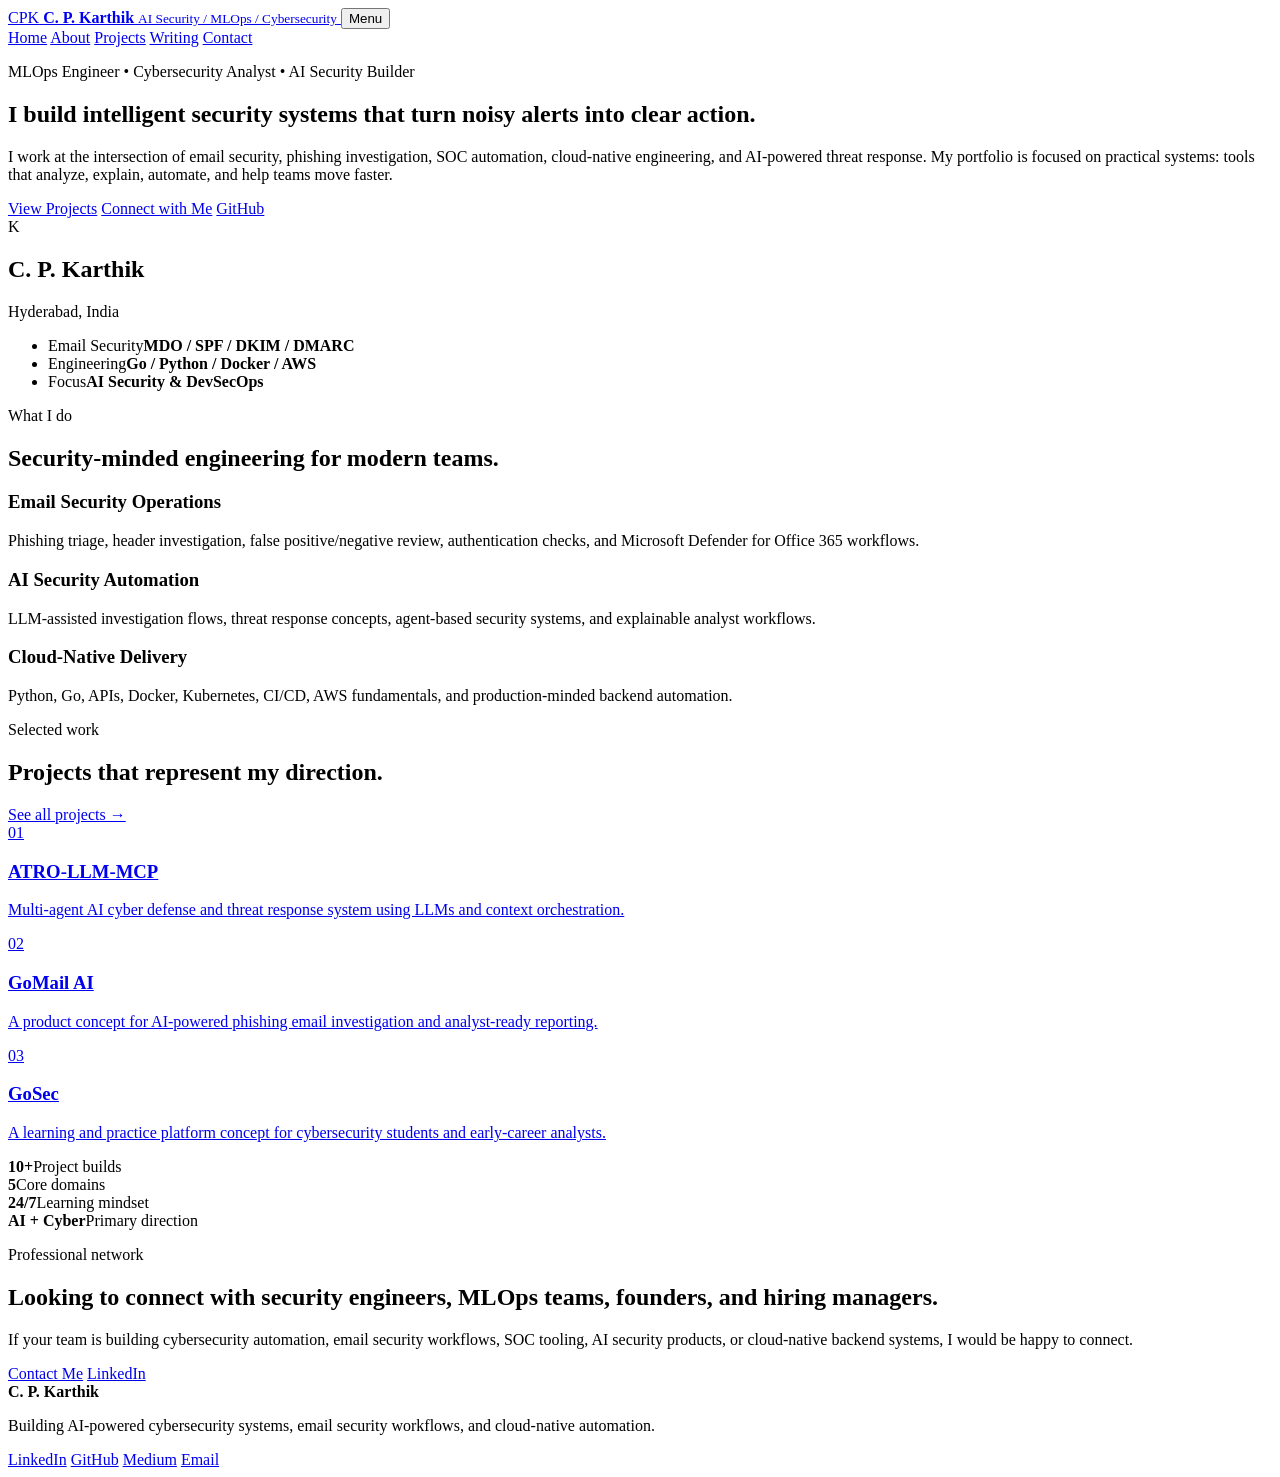
==== index.html @ 949308b6 "Add files via upload Signed-off-by: karthikkunal <146803976+karthikkunal@users.noreply.github.com>" ====
<!DOCTYPE html>
<html lang="en">
<head>
  <meta charset="UTF-8" />
  <meta name="viewport" content="width=device-width, initial-scale=1.0" />
  <meta name="description" content="Professional portfolio of C. P. Karthik, focused on MLOps, cybersecurity, email security, DevSecOps, and AI-powered security systems." />
  <meta name="author" content="C. P. Karthik" />
  <meta name="theme-color" content="#0b1020" />
  <meta property="og:title" content="C. P. Karthik | AI Security & Cybersecurity Portfolio" />
  <meta property="og:description" content="Professional portfolio of C. P. Karthik, focused on MLOps, cybersecurity, email security, DevSecOps, and AI-powered security systems." />
  <meta property="og:type" content="website" />
  <title>C. P. Karthik | AI Security & Cybersecurity Portfolio</title>
  <link rel="preconnect" href="https://fonts.googleapis.com" />
  <link rel="preconnect" href="https://fonts.gstatic.com" crossorigin />
  <link href="https://fonts.googleapis.com/css2?family=Inter:wght@400;500;600;700;800&family=JetBrains+Mono:wght@400;600&display=swap" rel="stylesheet" />
  <link rel="stylesheet" href="assets/styles.css" />
</head>
<body>
<div class="page-noise"></div>

<header class="site-header">
  <a class="identity" href="index.html" aria-label="C. P. Karthik home">
    <span class="identity-mark">CPK</span>
    <span>
      <strong>C. P. Karthik</strong>
      <small>AI Security / MLOps / Cybersecurity</small>
    </span>
  </a>
  <button class="menu-btn" id="menuBtn" aria-label="Open navigation">Menu</button>
  <nav class="nav-links" id="navLinks">
    <a class="active" href="index.html">Home</a>
<a class="" href="pages/about.html">About</a>
<a class="" href="pages/projects.html">Projects</a>
<a class="" href="pages/writing.html">Writing</a>
<a class="" href="pages/contact.html">Contact</a>
  </nav>
</header>

<main>
  <section class="hero">
    <div class="hero-copy">
      <p class="kicker">MLOps Engineer • Cybersecurity Analyst • AI Security Builder</p>
      <h1>I build intelligent security systems that turn noisy alerts into clear action.</h1>
      <p class="hero-text">I work at the intersection of email security, phishing investigation, SOC automation, cloud-native engineering, and AI-powered threat response. My portfolio is focused on practical systems: tools that analyze, explain, automate, and help teams move faster.</p>
      <div class="hero-actions">
        <a class="btn primary" href="pages/projects.html">View Projects</a>
        <a class="btn" href="pages/contact.html">Connect with Me</a>
        <a class="btn subtle" href="https://github.com/karthikkkunal" target="_blank" rel="noreferrer">GitHub</a>
      </div>
    </div>
    <aside class="profile-card">
      <div class="profile-orbit"></div>
      <div class="profile-top">
        <div class="avatar">K</div>
        <div>
          <h2>C. P. Karthik</h2>
          <p>Hyderabad, India</p>
        </div>
      </div>
      <ul class="signal-list">
        <li><span>Email Security</span><strong>MDO / SPF / DKIM / DMARC</strong></li>
        <li><span>Engineering</span><strong>Go / Python / Docker / AWS</strong></li>
        <li><span>Focus</span><strong>AI Security & DevSecOps</strong></li>
      </ul>
    </aside>
  </section>

  <section class="section split">
    <div>
      <p class="section-tag">What I do</p>
      <h2>Security-minded engineering for modern teams.</h2>
    </div>
    <div class="intro-grid">
      <article>
        <h3>Email Security Operations</h3>
        <p>Phishing triage, header investigation, false positive/negative review, authentication checks, and Microsoft Defender for Office 365 workflows.</p>
      </article>
      <article>
        <h3>AI Security Automation</h3>
        <p>LLM-assisted investigation flows, threat response concepts, agent-based security systems, and explainable analyst workflows.</p>
      </article>
      <article>
        <h3>Cloud-Native Delivery</h3>
        <p>Python, Go, APIs, Docker, Kubernetes, CI/CD, AWS fundamentals, and production-minded backend automation.</p>
      </article>
    </div>
  </section>

  <section class="section">
    <div class="section-head">
      <p class="section-tag">Selected work</p>
      <h2>Projects that represent my direction.</h2>
      <a href="pages/projects.html">See all projects →</a>
    </div>
    <div class="featured-grid">
      <a class="work-card" href="pages/projects.html#atro">
        <span>01</span>
        <h3>ATRO‑LLM‑MCP</h3>
        <p>Multi-agent AI cyber defense and threat response system using LLMs and context orchestration.</p>
      </a>
      <a class="work-card" href="pages/projects.html#gomail">
        <span>02</span>
        <h3>GoMail AI</h3>
        <p>A product concept for AI-powered phishing email investigation and analyst-ready reporting.</p>
      </a>
      <a class="work-card" href="pages/projects.html#gosec">
        <span>03</span>
        <h3>GoSec</h3>
        <p>A learning and practice platform concept for cybersecurity students and early-career analysts.</p>
      </a>
    </div>
  </section>

  <section class="section proof-strip">
    <div><strong>10+</strong><span>Project builds</span></div>
    <div><strong>5</strong><span>Core domains</span></div>
    <div><strong>24/7</strong><span>Learning mindset</span></div>
    <div><strong>AI + Cyber</strong><span>Primary direction</span></div>
  </section>

  <section class="section cta-panel">
    <p class="section-tag">Professional network</p>
    <h2>Looking to connect with security engineers, MLOps teams, founders, and hiring managers.</h2>
    <p>If your team is building cybersecurity automation, email security workflows, SOC tooling, AI security products, or cloud-native backend systems, I would be happy to connect.</p>
    <div class="hero-actions">
      <a class="btn primary" href="pages/contact.html">Contact Me</a>
      <a class="btn" href="https://www.linkedin.com/in/c-p-karthik-9128b9252/" target="_blank" rel="noreferrer">LinkedIn</a>
    </div>
  </section>
</main>

<footer class="footer">
  <div>
    <strong>C. P. Karthik</strong>
    <p>Building AI-powered cybersecurity systems, email security workflows, and cloud-native automation.</p>
  </div>
  <div class="footer-links">
    <a href="https://www.linkedin.com/in/c-p-karthik-9128b9252/" target="_blank" rel="noreferrer">LinkedIn</a>
    <a href="https://github.com/karthikkkunal" target="_blank" rel="noreferrer">GitHub</a>
    <a href="https://medium.com/me/stories?tab=posts-published" target="_blank" rel="noreferrer">Medium</a>
    <a href="mailto:karthikkunal1122002@gmail.com">Email</a>
  </div>
</footer>
<script src="assets/script.js"></script>
</body>
</html>
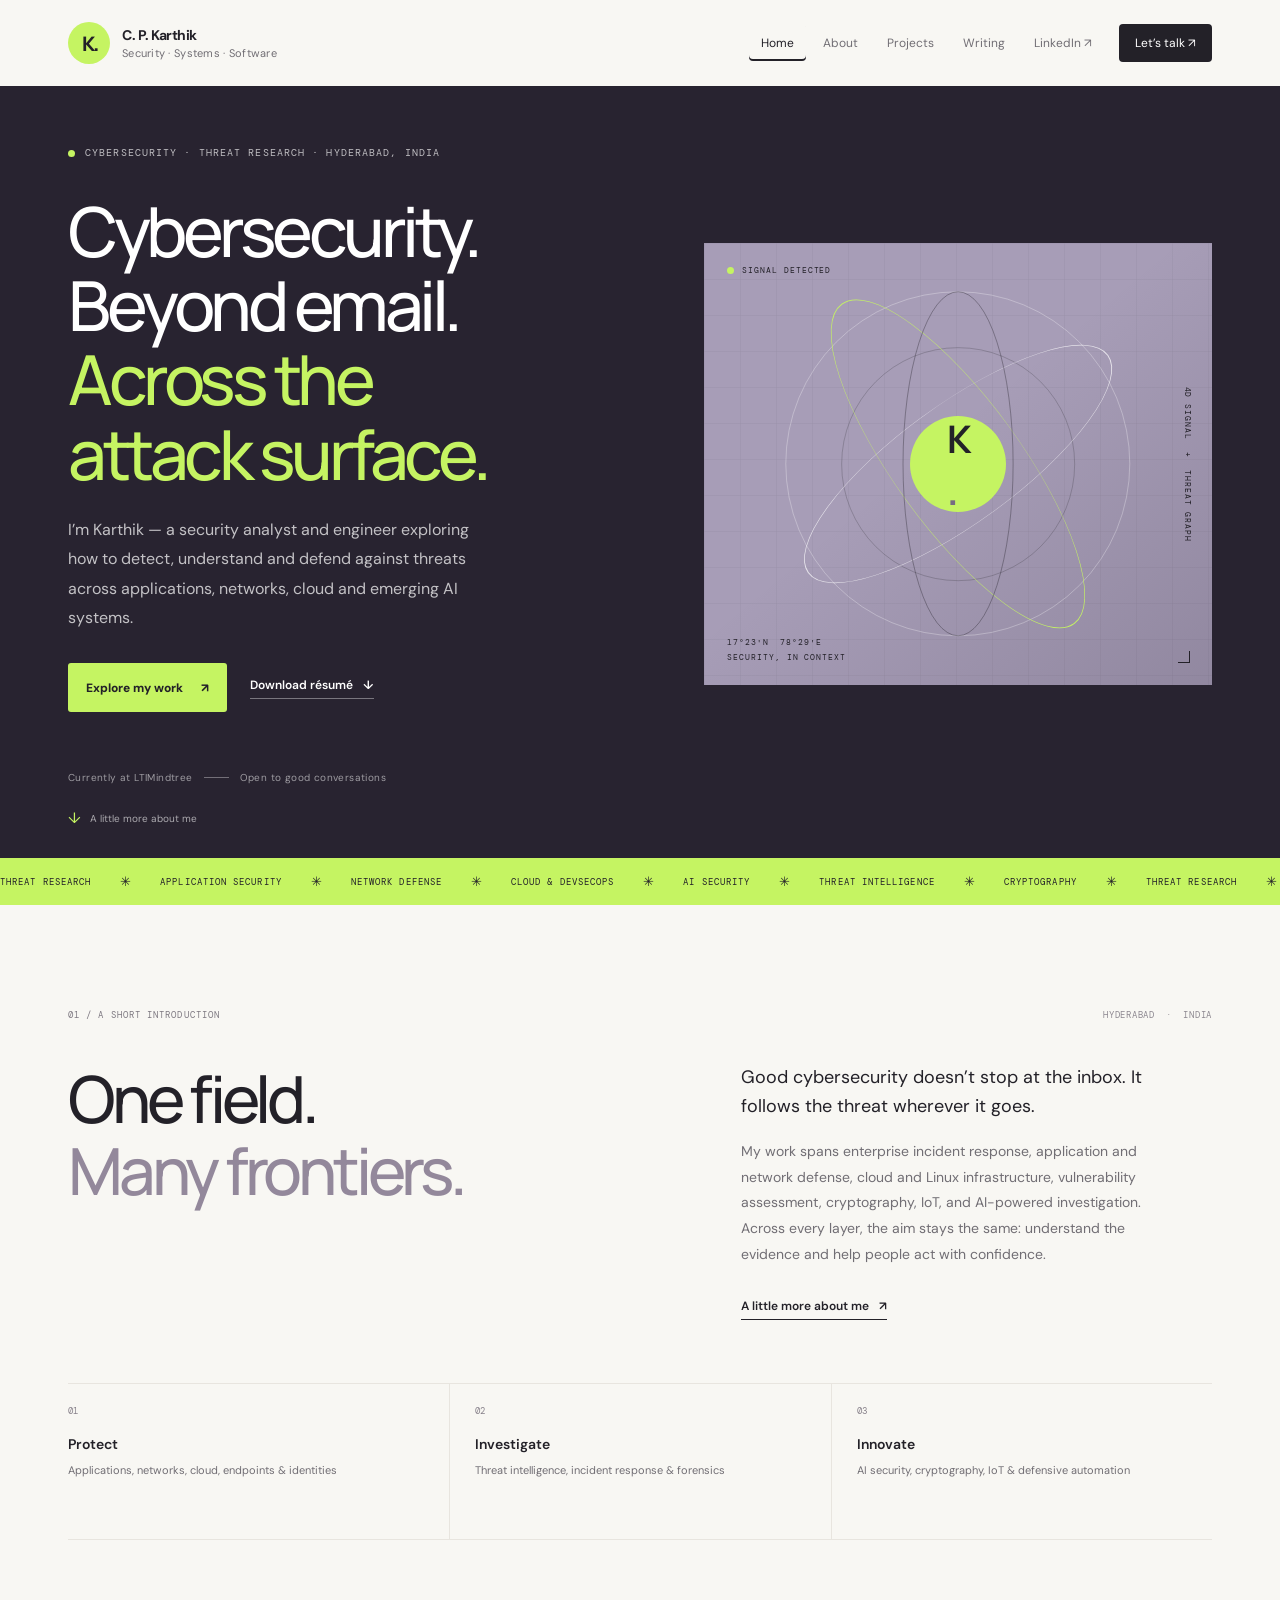
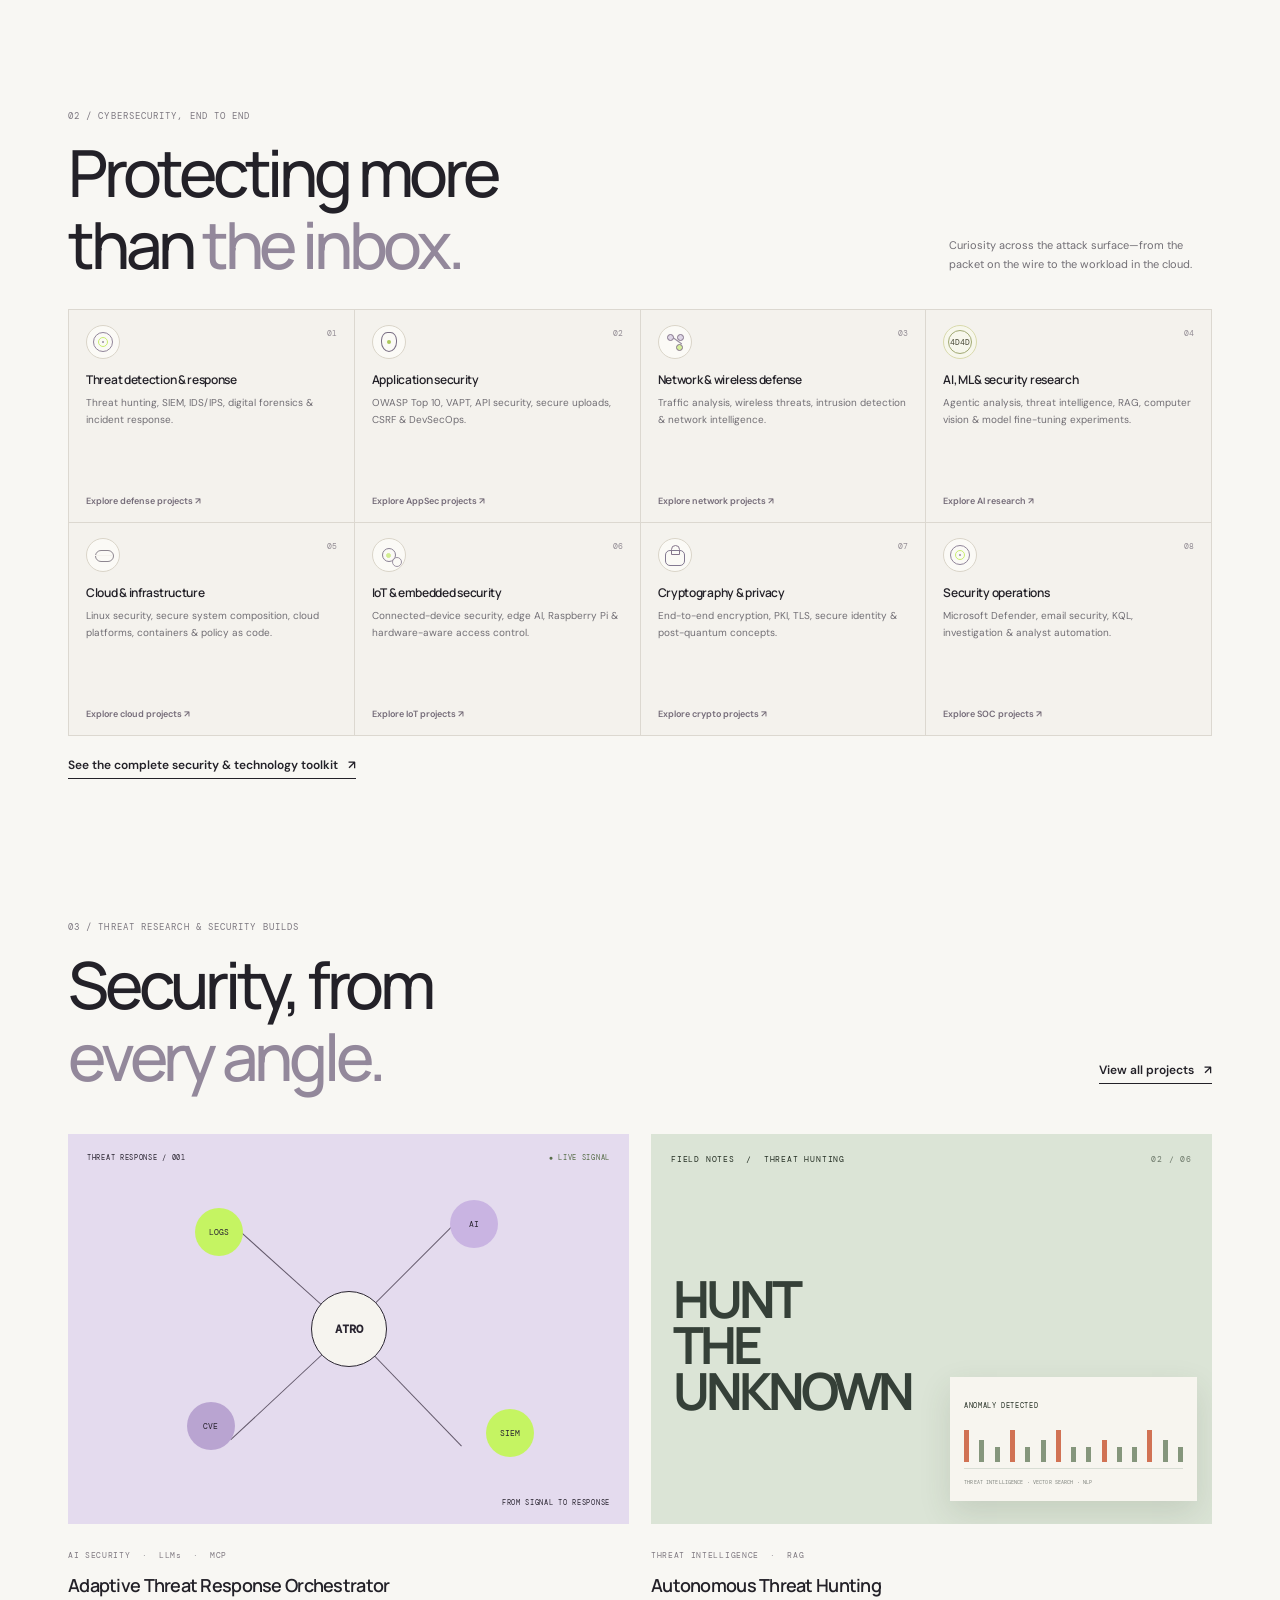
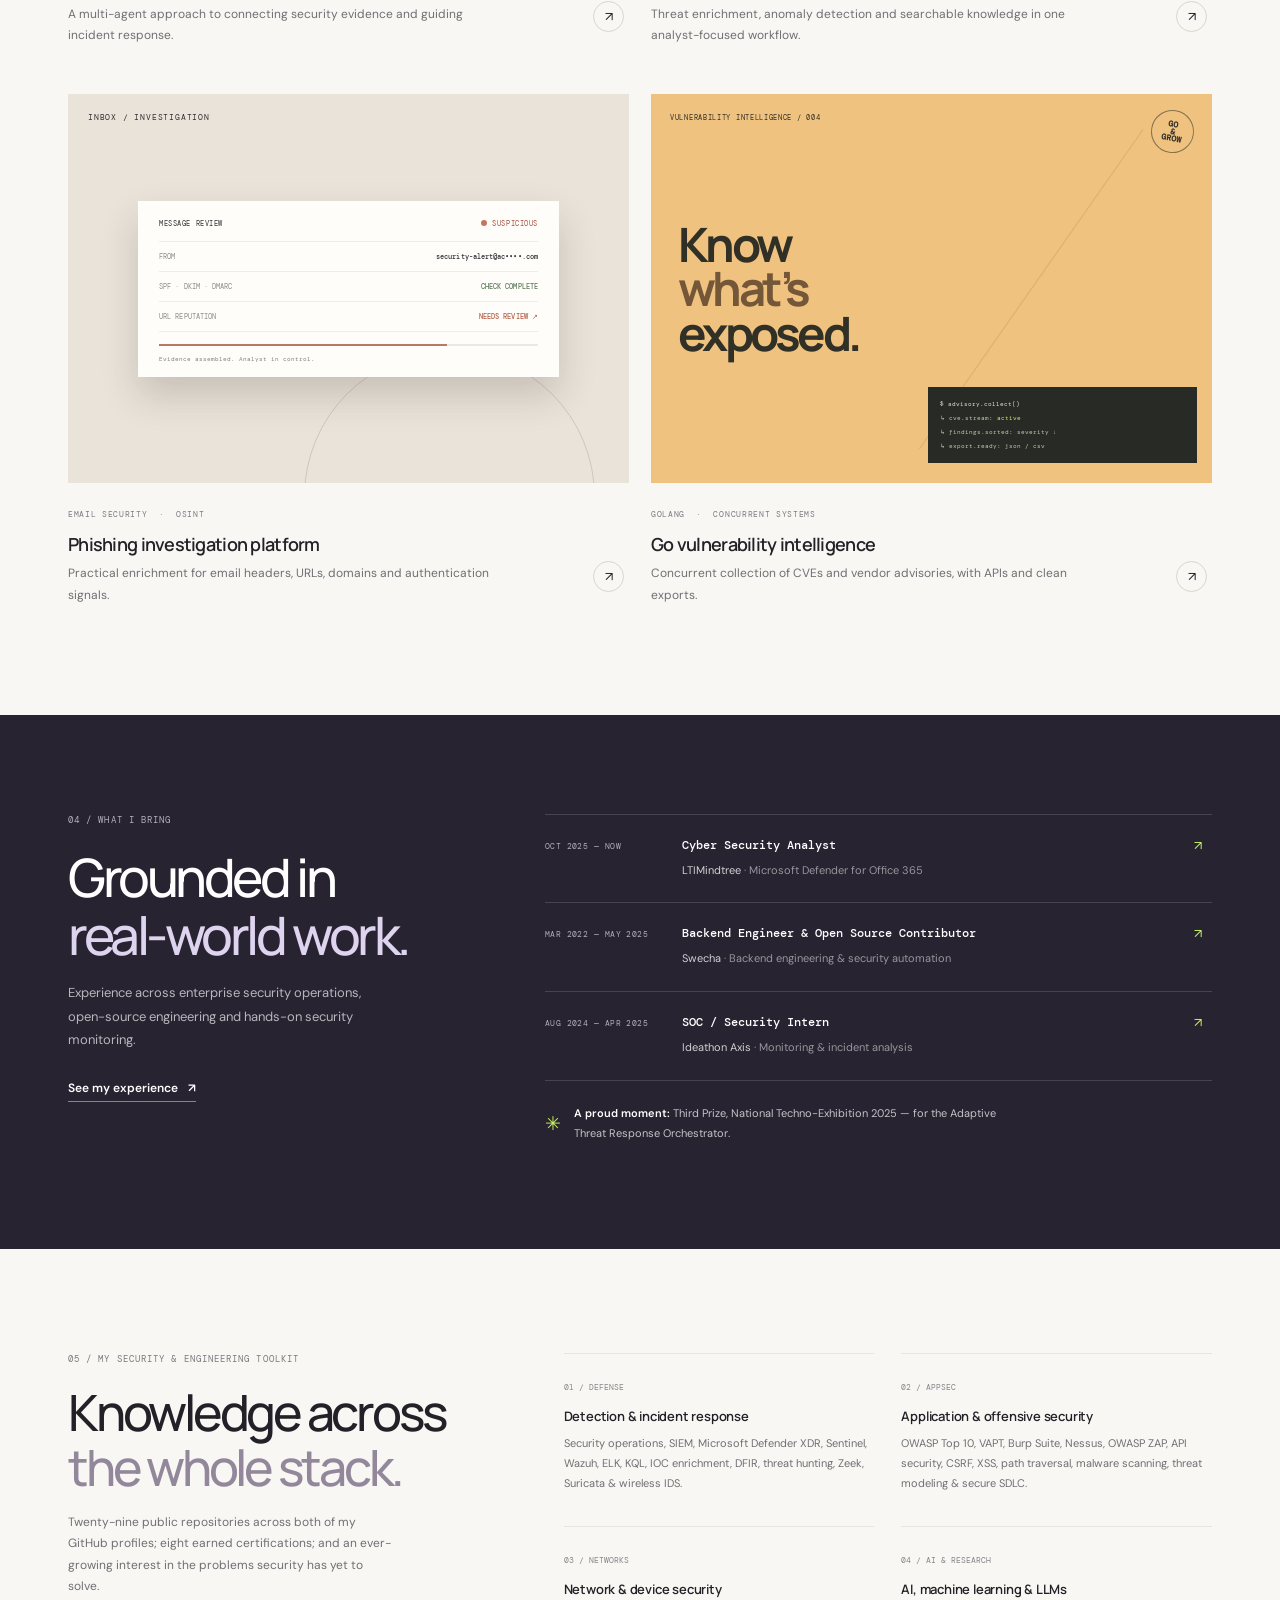
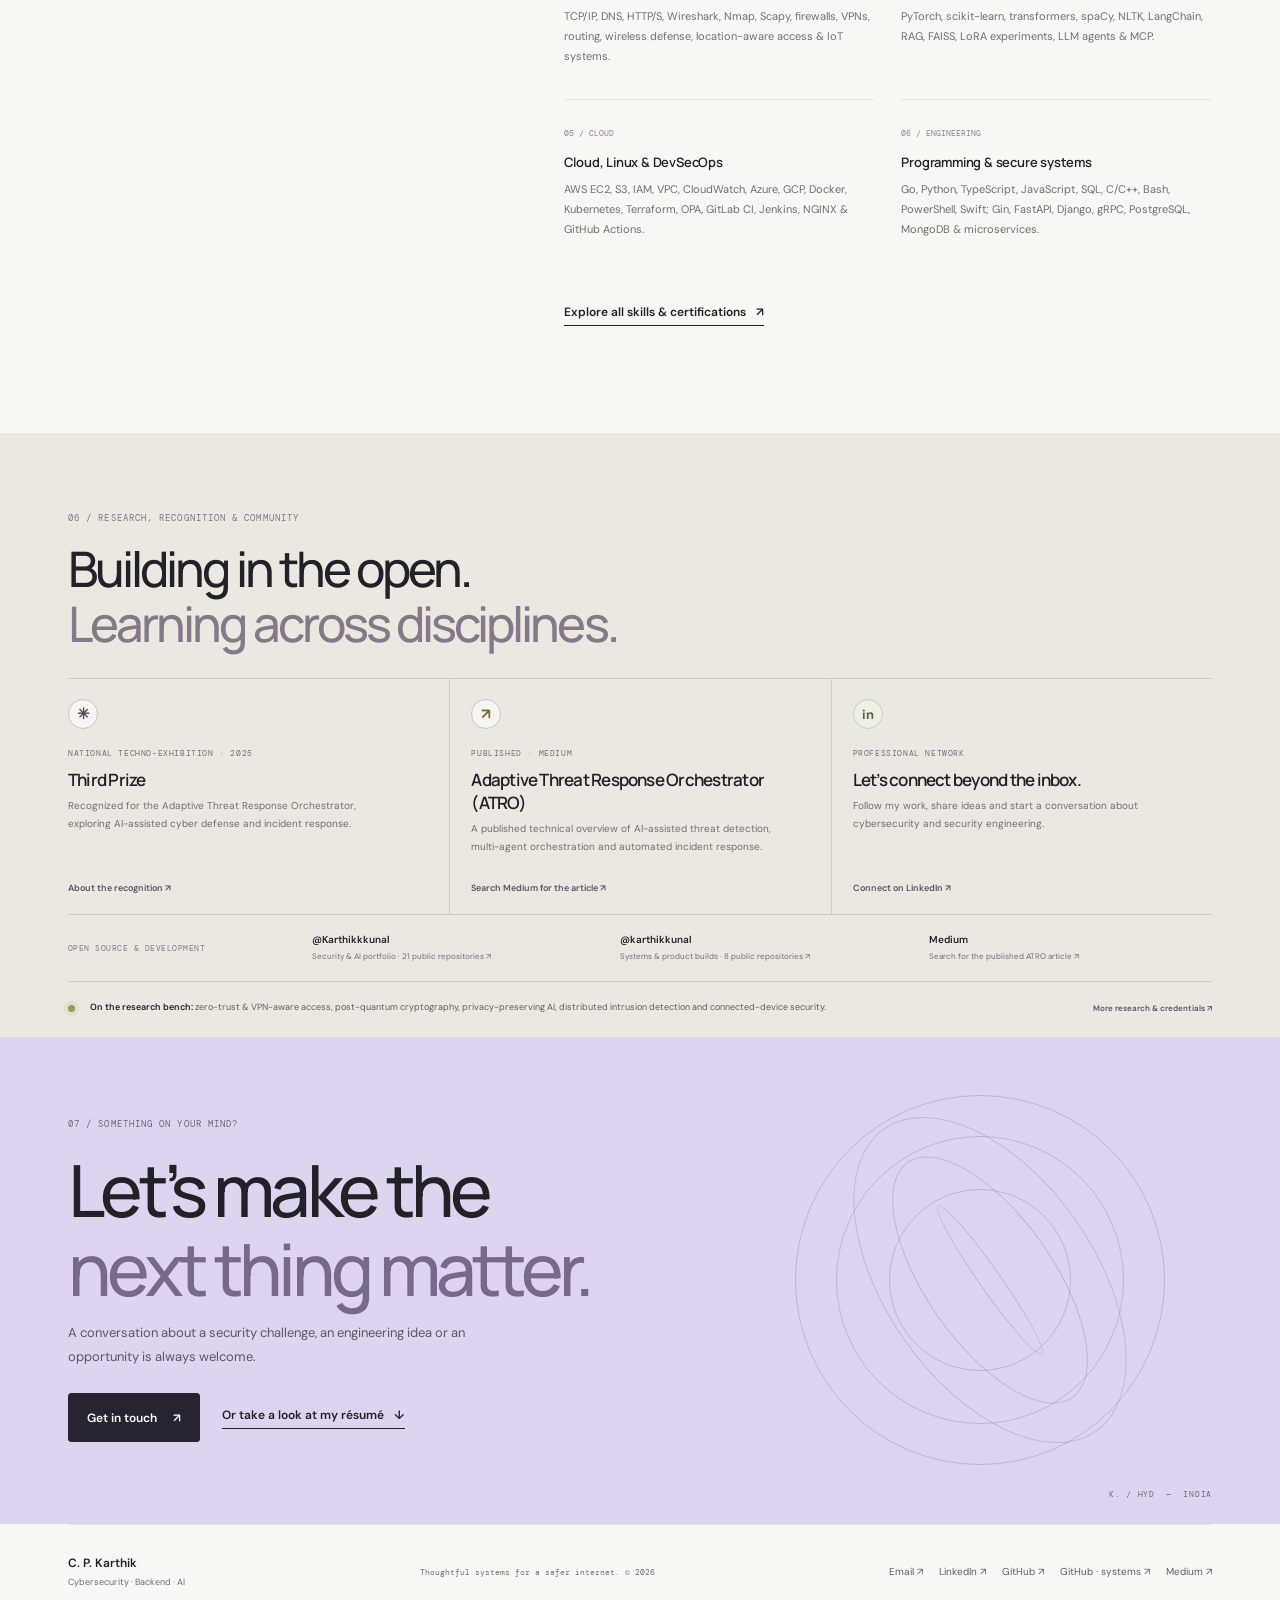
==== commit 65ddc989: "Expand cybersecurity portfolio experience Co-authored-by: Copilot <223556219+Copilot@users.noreply.g" ====
--- a/index.html
+++ b/index.html
@@ -1,146 +1,205 @@
-<!DOCTYPE html>
+<!doctype html>
 <html lang="en">
 <head>
-  <meta charset="UTF-8" />
-  <meta name="viewport" content="width=device-width, initial-scale=1.0" />
-  <meta name="description" content="Professional portfolio of C. P. Karthik, focused on MLOps, cybersecurity, email security, DevSecOps, and AI-powered security systems." />
+  <meta charset="utf-8" />
+  <meta name="viewport" content="width=device-width, initial-scale=1" />
+  <meta name="description" content="C. P. Karthik is a cybersecurity engineer exploring threat research, network defense, application security, AI, cloud, cryptography and secure software." />
   <meta name="author" content="C. P. Karthik" />
-  <meta name="theme-color" content="#0b1020" />
-  <meta property="og:title" content="C. P. Karthik | AI Security & Cybersecurity Portfolio" />
-  <meta property="og:description" content="Professional portfolio of C. P. Karthik, focused on MLOps, cybersecurity, email security, DevSecOps, and AI-powered security systems." />
+  <meta name="theme-color" content="#f8f7f3" />
+  <meta property="og:title" content="C. P. Karthik — Cybersecurity, built thoughtfully." />
+  <meta property="og:description" content="Explore a multidisciplinary cybersecurity portfolio spanning threat research, network defense, AppSec, AI security, infrastructure and secure engineering." />
   <meta property="og:type" content="website" />
-  <title>C. P. Karthik | AI Security & Cybersecurity Portfolio</title>
+  <title>C. P. Karthik — Cybersecurity, built thoughtfully.</title>
   <link rel="preconnect" href="https://fonts.googleapis.com" />
   <link rel="preconnect" href="https://fonts.gstatic.com" crossorigin />
-  <link href="https://fonts.googleapis.com/css2?family=Inter:wght@400;500;600;700;800&family=JetBrains+Mono:wght@400;600&display=swap" rel="stylesheet" />
+  <link href="https://fonts.googleapis.com/css2?family=DM+Mono:wght@400;500&family=DM+Sans:wght@400;500;600;700;800&family=Manrope:wght@400;500;600;700;800&display=swap" rel="stylesheet" />
   <link rel="stylesheet" href="assets/styles.css" />
+  <link rel="stylesheet" href="assets/portfolio.css" />
 </head>
-<body>
-<div class="page-noise"></div>
-
-<header class="site-header">
-  <a class="identity" href="index.html" aria-label="C. P. Karthik home">
-    <span class="identity-mark">CPK</span>
-    <span>
-      <strong>C. P. Karthik</strong>
-      <small>AI Security / MLOps / Cybersecurity</small>
-    </span>
-  </a>
-  <button class="menu-btn" id="menuBtn" aria-label="Open navigation">Menu</button>
-  <nav class="nav-links" id="navLinks">
-    <a class="active" href="index.html">Home</a>
-<a class="" href="pages/about.html">About</a>
-<a class="" href="pages/projects.html">Projects</a>
-<a class="" href="pages/writing.html">Writing</a>
-<a class="" href="pages/contact.html">Contact</a>
-  </nav>
-</header>
-
-<main>
-  <section class="hero">
-    <div class="hero-copy">
-      <p class="kicker">MLOps Engineer • Cybersecurity Analyst • AI Security Builder</p>
-      <h1>I build intelligent security systems that turn noisy alerts into clear action.</h1>
-      <p class="hero-text">I work at the intersection of email security, phishing investigation, SOC automation, cloud-native engineering, and AI-powered threat response. My portfolio is focused on practical systems: tools that analyze, explain, automate, and help teams move faster.</p>
-      <div class="hero-actions">
-        <a class="btn primary" href="pages/projects.html">View Projects</a>
-        <a class="btn" href="pages/contact.html">Connect with Me</a>
-        <a class="btn subtle" href="https://github.com/karthikkkunal" target="_blank" rel="noreferrer">GitHub</a>
+<body class="home-page">
+  <a class="skip-link" href="#main">Skip to content</a>
+  <header class="site-header">
+    <a class="identity" href="index.html" aria-label="C. P. Karthik, home">
+      <span class="identity-mark">K.</span>
+      <span class="identity-copy"><strong>C. P. Karthik</strong><small>Security · Systems · Software</small></span>
+    </a>
+    <button class="menu-btn" id="menuBtn" aria-expanded="false" aria-controls="navLinks" aria-label="Open navigation">Menu <span aria-hidden="true">+</span></button>
+    <nav class="nav-links" id="navLinks" aria-label="Main navigation">
+      <a class="active" href="index.html" aria-current="page">Home</a>
+      <a href="pages/about.html">About</a>
+      <a href="pages/projects.html">Projects</a>
+      <a href="pages/writing.html">Writing</a>
+      <a href="https://www.linkedin.com/in/c-p-karthik-9128b9252/" target="_blank" rel="noreferrer">LinkedIn ↗</a>
+      <a class="nav-contact" href="pages/contact.html">Let’s talk <span aria-hidden="true">↗</span></a>
+    </nav>
+  </header>
+
+  <main id="main">
+    <section class="hero">
+      <div class="hero-inner">
+        <div class="hero-copy">
+          <p class="eyebrow"><span class="availability-dot"></span> Cybersecurity · Threat research · Hyderabad, India</p>
+          <h1>Cybersecurity.<br />Beyond email.<br /><span>Across the<br />attack surface.</span></h1>
+          <p class="hero-text">I’m Karthik — a security analyst and engineer exploring how to detect, understand and defend against threats across applications, networks, cloud and emerging AI systems.</p>
+          <div class="hero-actions">
+            <a class="btn primary" href="pages/projects.html">Explore my work <span aria-hidden="true">↗</span></a>
+            <a class="text-link hero-resume" href="assets/karthik-cp-karthik-resume.pdf" download>Download résumé <span aria-hidden="true">↓</span></a>
+          </div>
+          <div class="hero-footnote"><span>Currently at LTIMindtree</span><span class="hero-footnote-divider" aria-hidden="true"></span><span>Open to good conversations</span></div>
+        </div>
+        <div class="hero-art" role="img" aria-label="Interactive, animated four-dimensional projection of a rotating cybersecurity signal map">
+          <div class="art-grid" aria-hidden="true"></div>
+          <canvas class="security-canvas" aria-hidden="true"></canvas>
+          <span class="art-ring art-ring-one" aria-hidden="true"></span>
+          <span class="art-ring art-ring-two" aria-hidden="true"></span>
+          <span class="art-orbit art-orbit-one" aria-hidden="true"></span>
+          <span class="art-orbit art-orbit-two" aria-hidden="true"></span>
+          <span class="art-orbit art-orbit-three" aria-hidden="true"></span>
+          <span class="art-center" aria-hidden="true">K<span>.</span></span>
+          <span class="art-label art-label-top" aria-hidden="true"><i></i> SIGNAL DETECTED</span>
+          <span class="art-label art-label-side" aria-hidden="true">4D SIGNAL&nbsp; + &nbsp;THREAT GRAPH</span>
+          <span class="art-index" aria-hidden="true">17°23′N&nbsp; 78°29′E<br />SECURITY, IN CONTEXT</span>
+          <span class="art-corner" aria-hidden="true"></span>
+        </div>
+        <a class="scroll-cue" href="#intro" aria-label="Scroll to introduction"><span aria-hidden="true">↓</span> A little more about me</a>
+      </div>
+    </section>
+
+    <div class="ticker" aria-label="Focus areas">
+      <div class="ticker-track" aria-hidden="true">
+        <span>THREAT RESEARCH</span><i>✳</i><span>APPLICATION SECURITY</span><i>✳</i><span>NETWORK DEFENSE</span><i>✳</i><span>CLOUD &amp; DEVSECOPS</span><i>✳</i><span>AI SECURITY</span><i>✳</i><span>THREAT INTELLIGENCE</span><i>✳</i><span>CRYPTOGRAPHY</span><i>✳</i><span>THREAT RESEARCH</span><i>✳</i><span>APPLICATION SECURITY</span><i>✳</i><span>NETWORK DEFENSE</span><i>✳</i><span>CLOUD &amp; DEVSECOPS</span><i>✳</i><span>AI SECURITY</span><i>✳</i><span>THREAT INTELLIGENCE</span><i>✳</i><span>CRYPTOGRAPHY</span><i>✳</i>
       </div>
     </div>
-    <aside class="profile-card">
-      <div class="profile-orbit"></div>
-      <div class="profile-top">
-        <div class="avatar">K</div>
-        <div>
-          <h2>C. P. Karthik</h2>
-          <p>Hyderabad, India</p>
-        </div>
-      </div>
-      <ul class="signal-list">
-        <li><span>Email Security</span><strong>MDO / SPF / DKIM / DMARC</strong></li>
-        <li><span>Engineering</span><strong>Go / Python / Docker / AWS</strong></li>
-        <li><span>Focus</span><strong>AI Security & DevSecOps</strong></li>
-      </ul>
-    </aside>
-  </section>
-
-  <section class="section split">
-    <div>
-      <p class="section-tag">What I do</p>
-      <h2>Security-minded engineering for modern teams.</h2>
+
+    <section class="section intro-section" id="intro">
+      <div class="intro-label"><span class="section-number">01 / A SHORT INTRODUCTION</span><span class="intro-coordinate">HYDERABAD&nbsp; · &nbsp;INDIA</span></div>
+      <div class="intro-layout">
+        <h2>One field.<br /><span>Many frontiers.</span></h2>
+        <div class="intro-copy">
+          <p class="intro-lede">Good cybersecurity doesn’t stop at the inbox. It follows the threat wherever it goes.</p>
+          <p>My work spans enterprise incident response, application and network defense, cloud and Linux infrastructure, vulnerability assessment, cryptography, IoT, and AI-powered investigation. Across every layer, the aim stays the same: understand the evidence and help people act with confidence.</p>
+          <a class="text-link" href="pages/about.html">A little more about me <span aria-hidden="true">↗</span></a>
+        </div>
+      </div>
+      <div class="expertise-strip">
+        <div><span class="expertise-number">01</span><strong>Protect</strong><p>Applications, networks, cloud, endpoints &amp; identities</p></div>
+        <div><span class="expertise-number">02</span><strong>Investigate</strong><p>Threat intelligence, incident response &amp; forensics</p></div>
+        <div><span class="expertise-number">03</span><strong>Innovate</strong><p>AI security, cryptography, IoT &amp; defensive automation</p></div>
+      </div>
+    </section>
+
+    <section class="section disciplines-section" id="security">
+      <div class="section-heading">
+        <div><span class="section-number">02 / CYBERSECURITY, END TO END</span><h2>Protecting more<br />than <span>the inbox.</span></h2></div>
+        <p class="disciplines-intro">Curiosity across the attack surface—from the packet on the wire to the workload in the cloud.</p>
+      </div>
+      <div class="discipline-grid">
+        <a class="discipline-card" href="pages/projects.html?category=defense#project-browser"><span class="discipline-index">01</span><span class="discipline-icon icon-radar" aria-hidden="true"><i></i><i></i></span><h3>Threat detection &amp; response</h3><p>Threat hunting, SIEM, IDS/IPS, digital forensics &amp; incident response.</p><span class="discipline-link">Explore defense projects ↗</span></a>
+        <a class="discipline-card" href="pages/projects.html?category=appsec#project-browser"><span class="discipline-index">02</span><span class="discipline-icon icon-shield" aria-hidden="true"><i></i></span><h3>Application security</h3><p>OWASP Top 10, VAPT, API security, secure uploads, CSRF &amp; DevSecOps.</p><span class="discipline-link">Explore AppSec projects ↗</span></a>
+        <a class="discipline-card" href="pages/projects.html?category=network-defense#project-browser"><span class="discipline-index">03</span><span class="discipline-icon icon-network" aria-hidden="true"><i></i><i></i><i></i></span><h3>Network &amp; wireless defense</h3><p>Traffic analysis, wireless threats, intrusion detection &amp; network intelligence.</p><span class="discipline-link">Explore network projects ↗</span></a>
+        <a class="discipline-card" href="pages/projects.html?category=ai-security#project-browser"><span class="discipline-index">04</span><span class="discipline-icon icon-ai" aria-hidden="true"><i>4D</i></span><h3>AI, ML &amp; security research</h3><p>Agentic analysis, threat intelligence, RAG, computer vision &amp; model fine-tuning experiments.</p><span class="discipline-link">Explore AI research ↗</span></a>
+        <a class="discipline-card" href="pages/projects.html?category=cloud#project-browser"><span class="discipline-index">05</span><span class="discipline-icon icon-cloud" aria-hidden="true"><i></i></span><h3>Cloud &amp; infrastructure</h3><p>Linux security, secure system composition, cloud platforms, containers &amp; policy as code.</p><span class="discipline-link">Explore cloud projects ↗</span></a>
+        <a class="discipline-card" href="pages/projects.html?category=iot#project-browser"><span class="discipline-index">06</span><span class="discipline-icon icon-iot" aria-hidden="true"><i></i></span><h3>IoT &amp; embedded security</h3><p>Connected-device security, edge AI, Raspberry Pi &amp; hardware-aware access control.</p><span class="discipline-link">Explore IoT projects ↗</span></a>
+        <a class="discipline-card" href="pages/projects.html?category=cryptography#project-browser"><span class="discipline-index">07</span><span class="discipline-icon icon-crypto" aria-hidden="true"><i></i></span><h3>Cryptography &amp; privacy</h3><p>End-to-end encryption, PKI, TLS, secure identity &amp; post-quantum concepts.</p><span class="discipline-link">Explore crypto projects ↗</span></a>
+        <a class="discipline-card" href="pages/projects.html?category=security-operations#project-browser"><span class="discipline-index">08</span><span class="discipline-icon icon-radar" aria-hidden="true"><i></i><i></i></span><h3>Security operations</h3><p>Microsoft Defender, email security, KQL, investigation &amp; analyst automation.</p><span class="discipline-link">Explore SOC projects ↗</span></a>
+      </div>
+      <a class="text-link disciplines-more" href="pages/about.html#skills">See the complete security &amp; technology toolkit <span aria-hidden="true">↗</span></a>
+    </section>
+
+    <section class="section work-section">
+      <div class="section-heading">
+        <div><span class="section-number">03 / THREAT RESEARCH &amp; SECURITY BUILDS</span><h2>Security, from<br /><span>every angle.</span></h2></div>
+        <a class="text-link" href="pages/projects.html">View all projects <span aria-hidden="true">↗</span></a>
+      </div>
+      <div class="projects-grid">
+        <a class="project-card project-card-atro" href="pages/projects.html#atro">
+          <div class="project-visual atro-visual" aria-hidden="true">
+            <div class="visual-topline"><span>THREAT RESPONSE / 001</span><span>● LIVE SIGNAL</span></div>
+            <div class="atro-map"><span class="map-node map-node-a">LOGS</span><span class="map-node map-node-b">AI</span><span class="map-node map-node-c">SIEM</span><span class="map-node map-node-d">CVE</span><span class="map-core">ATRO</span><span class="map-line line-a"></span><span class="map-line line-b"></span><span class="map-line line-c"></span><span class="map-line line-d"></span></div>
+            <span class="visual-caption">FROM SIGNAL TO RESPONSE</span>
+          </div>
+          <div class="project-info"><span class="project-category">AI SECURITY&nbsp; · &nbsp;LLMs&nbsp; · &nbsp;MCP</span><h3>Adaptive Threat Response Orchestrator</h3><p>A multi-agent approach to connecting security evidence and guiding incident response.</p><span class="card-arrow" aria-hidden="true">↗</span></div>
+        </a>
+        <a class="project-card project-card-hunt" href="pages/projects.html#threat-hunting">
+          <div class="project-visual hunt-visual" aria-hidden="true">
+            <span class="hunt-tag">FIELD NOTES&nbsp; / &nbsp;THREAT HUNTING</span><span class="hunt-watermark">HUNT<br />THE<br />UNKNOWN</span><div class="hunt-window"><span>ANOMALY DETECTED</span><div class="hunt-chart"><i></i><i></i><i></i><i></i><i></i><i></i><i></i><i></i><i></i><i></i><i></i><i></i><i></i><i></i><i></i></div><small>THREAT INTELLIGENCE · VECTOR SEARCH · NLP</small></div><span class="hunt-index">02 / 06</span>
+          </div>
+          <div class="project-info"><span class="project-category">THREAT INTELLIGENCE&nbsp; · &nbsp;RAG</span><h3>Autonomous Threat Hunting</h3><p>Threat enrichment, anomaly detection and searchable knowledge in one analyst-focused workflow.</p><span class="card-arrow" aria-hidden="true">↗</span></div>
+        </a>
+        <a class="project-card project-card-mail" href="pages/projects.html#gomail-ai">
+          <div class="project-visual mail-visual" aria-hidden="true">
+            <span class="mail-tag">INBOX / INVESTIGATION</span><div class="mail-window"><div class="mail-window-head"><span>MESSAGE REVIEW</span><span class="mail-alert">SUSPICIOUS</span></div><div class="mail-field"><span>FROM</span><strong>security-alert@ac••••.com</strong></div><div class="mail-field"><span>SPF · DKIM · DMARC</span><strong class="mail-pass">CHECK COMPLETE</strong></div><div class="mail-field"><span>URL REPUTATION</span><strong class="mail-fail">NEEDS REVIEW ↗</strong></div><div class="mail-progress"><i></i></div><div class="mail-verdict">Evidence assembled. Analyst in control.</div></div><span class="mail-orbit" aria-hidden="true"></span>
+          </div>
+          <div class="project-info"><span class="project-category">EMAIL SECURITY&nbsp; · &nbsp;OSINT</span><h3>Phishing investigation platform</h3><p>Practical enrichment for email headers, URLs, domains and authentication signals.</p><span class="card-arrow" aria-hidden="true">↗</span></div>
+        </a>
+        <a class="project-card project-card-go" href="pages/projects.html#golang-vuln">
+          <div class="project-visual go-visual" aria-hidden="true">
+            <div class="go-stamp">GO<br />&amp;<br />GROW</div><span class="go-tag">VULNERABILITY INTELLIGENCE / 004</span><span class="go-word">Know<br /><span>what’s</span><br />exposed.</span><div class="go-terminal"><span>$ advisory.collect()</span><span>↳ cve.stream: <b>active</b></span><span>↳ findings.sorted: severity ↓</span><span>↳ export.ready: json / csv</span></div><span class="go-shape" aria-hidden="true"></span>
+          </div>
+          <div class="project-info"><span class="project-category">GOLANG&nbsp; · &nbsp;CONCURRENT SYSTEMS</span><h3>Go vulnerability intelligence</h3><p>Concurrent collection of CVEs and vendor advisories, with APIs and clean exports.</p><span class="card-arrow" aria-hidden="true">↗</span></div>
+        </a>
+      </div>
+    </section>
+
+    <section class="experience-section">
+      <div class="experience-inner">
+        <div class="experience-intro"><span class="section-number">04 / WHAT I BRING</span><h2>Grounded in<br /><span>real-world work.</span></h2><p>Experience across enterprise security operations, open-source engineering and hands-on security monitoring.</p><a class="text-link light-link" href="pages/about.html#experience">See my experience <span aria-hidden="true">↗</span></a></div>
+        <div class="experience-list">
+          <article class="experience-row"><span class="experience-date">OCT 2025 — NOW</span><div><h3>Cyber Security Analyst</h3><p>LTIMindtree <span>· Microsoft Defender for Office 365</span></p></div><span class="experience-arrow" aria-hidden="true">↗</span></article>
+          <article class="experience-row"><span class="experience-date">MAR 2022 — MAY 2025</span><div><h3>Backend Engineer &amp; Open Source Contributor</h3><p>Swecha <span>· Backend engineering &amp; security automation</span></p></div><span class="experience-arrow" aria-hidden="true">↗</span></article>
+          <article class="experience-row"><span class="experience-date">AUG 2024 — APR 2025</span><div><h3>SOC / Security Intern</h3><p>Ideathon Axis <span>· Monitoring &amp; incident analysis</span></p></div><span class="experience-arrow" aria-hidden="true">↗</span></article>
+          <div class="recognition-row"><span class="recognition-mark">✳</span><p><strong>A proud moment:</strong> Third Prize, National Techno-Exhibition 2025 — for the Adaptive Threat Response Orchestrator.</p></div>
+        </div>
+      </div>
+    </section>
+
+    <section class="section toolkit-section" id="toolkit">
+      <div class="toolkit-heading"><span class="section-number">05 / MY SECURITY &amp; ENGINEERING TOOLKIT</span><h2>Knowledge across<br /><span>the whole stack.</span></h2><p>Twenty-nine public repositories across both of my GitHub profiles; eight earned certifications; and an ever-growing interest in the problems security has yet to solve.</p></div>
+      <div class="toolkit-grid">
+        <div><span class="toolkit-index">01 / DEFENSE</span><h3>Detection &amp; incident response</h3><p>Security operations, SIEM, Microsoft Defender XDR, Sentinel, Wazuh, ELK, KQL, IOC enrichment, DFIR, threat hunting, Zeek, Suricata &amp; wireless IDS.</p></div>
+        <div><span class="toolkit-index">02 / APPSEC</span><h3>Application &amp; offensive security</h3><p>OWASP Top 10, VAPT, Burp Suite, Nessus, OWASP ZAP, API security, CSRF, XSS, path traversal, malware scanning, threat modeling &amp; secure SDLC.</p></div>
+        <div><span class="toolkit-index">03 / NETWORKS</span><h3>Network &amp; device security</h3><p>TCP/IP, DNS, HTTP/S, Wireshark, Nmap, Scapy, firewalls, VPNs, routing, wireless defense, location-aware access &amp; IoT systems.</p></div>
+        <div><span class="toolkit-index">04 / AI &amp; RESEARCH</span><h3>AI, machine learning &amp; LLMs</h3><p>PyTorch, scikit-learn, transformers, spaCy, NLTK, LangChain, RAG, FAISS, LoRA experiments, LLM agents &amp; MCP.</p></div>
+        <div><span class="toolkit-index">05 / CLOUD</span><h3>Cloud, Linux &amp; DevSecOps</h3><p>AWS EC2, S3, IAM, VPC, CloudWatch, Azure, GCP, Docker, Kubernetes, Terraform, OPA, GitLab CI, Jenkins, NGINX &amp; GitHub Actions.</p></div>
+        <div><span class="toolkit-index">06 / ENGINEERING</span><h3>Programming &amp; secure systems</h3><p>Go, Python, TypeScript, JavaScript, SQL, C/C++, Bash, PowerShell, Swift; Gin, FastAPI, Django, gRPC, PostgreSQL, MongoDB &amp; microservices.</p></div>
+      </div>
+      <a class="text-link toolkit-link" href="pages/about.html#skills">Explore all skills &amp; certifications <span aria-hidden="true">↗</span></a>
+    </section>
+
+    <section class="recognition-section" id="recognition">
+      <div class="recognition-heading"><span class="section-number">06 / RESEARCH, RECOGNITION &amp; COMMUNITY</span><h2>Building in the open.<br /><span>Learning across disciplines.</span></h2></div>
+      <div class="recognition-grid">
+        <article class="recognition-card recognition-award"><span class="recognition-symbol">✳</span><span class="recognition-label">NATIONAL TECHNO-EXHIBITION · 2025</span><h3>Third Prize</h3><p>Recognized for the Adaptive Threat Response Orchestrator, exploring AI-assisted cyber defense and incident response.</p><a href="pages/about.html#recognition">About the recognition ↗</a></article>
+        <article class="recognition-card recognition-paper"><span class="recognition-symbol">↗</span><span class="recognition-label">PUBLISHED · MEDIUM</span><h3>Adaptive Threat Response Orchestrator (ATRO)</h3><p>A published technical overview of AI-assisted threat detection, multi-agent orchestration and automated incident response.</p><a href="https://medium.com/search?q=Adaptive%20Threat%20Response%20Orchestrator" target="_blank" rel="noreferrer">Search Medium for the article ↗</a></article>
+        <article class="recognition-card recognition-network"><span class="recognition-symbol">in</span><span class="recognition-label">PROFESSIONAL NETWORK</span><h3>Let’s connect beyond the inbox.</h3><p>Follow my work, share ideas and start a conversation about cybersecurity and security engineering.</p><a href="https://www.linkedin.com/in/c-p-karthik-9128b9252/" target="_blank" rel="noreferrer">Connect on LinkedIn ↗</a></article>
+      </div>
+      <div class="social-band">
+        <span class="social-band-label">OPEN SOURCE &amp; DEVELOPMENT</span>
+        <a href="https://github.com/Karthikkkunal" target="_blank" rel="noreferrer"><span>@Karthikkkunal</span><small>Security &amp; AI portfolio · 21 public repositories ↗</small></a>
+        <a href="https://github.com/karthikkunal" target="_blank" rel="noreferrer"><span>@karthikkunal</span><small>Systems &amp; product builds · 8 public repositories ↗</small></a>
+        <a href="https://medium.com/search?q=Adaptive%20Threat%20Response%20Orchestrator" target="_blank" rel="noreferrer"><span>Medium</span><small>Search for the published ATRO article ↗</small></a>
+      </div>
+      <div class="research-strip"><span class="research-beacon" aria-hidden="true"></span><p><strong>On the research bench:</strong> zero-trust &amp; VPN-aware access, post-quantum cryptography, privacy-preserving AI, distributed intrusion detection and connected-device security.</p><a href="pages/about.html#research">More research &amp; credentials ↗</a></div>
+    </section>
+
+    <section class="closing-section">
+      <span class="closing-orbit closing-orbit-one" aria-hidden="true"></span><span class="closing-orbit closing-orbit-two" aria-hidden="true"></span>
+      <div class="closing-content"><span class="section-number">07 / SOMETHING ON YOUR MIND?</span><h2>Let’s make the<br /><span>next thing matter.</span></h2><p>A conversation about a security challenge, an engineering idea or an opportunity is always welcome.</p><div class="closing-actions"><a class="btn closing-btn" href="pages/contact.html">Get in touch <span aria-hidden="true">↗</span></a><a class="text-link closing-link" href="assets/karthik-cp-karthik-resume.pdf" download>Or take a look at my résumé <span aria-hidden="true">↓</span></a></div></div>
+      <span class="closing-signature" aria-hidden="true">K. / HYD&nbsp; — &nbsp;INDIA</span>
+    </section>
+  </main>
+
+  <footer class="footer">
+    <a class="footer-name" href="index.html">C. P. Karthik <span>Cybersecurity · Backend · AI</span></a>
+    <span class="footer-note">Thoughtful systems for a safer internet. <span aria-hidden="true">©</span> <span class="current-year">2026</span></span>
+    <div class="footer-links">
+      <a href="mailto:karthikkunal1122002@gmail.com">Email ↗</a>
+      <a href="https://www.linkedin.com/in/c-p-karthik-9128b9252/" target="_blank" rel="noreferrer">LinkedIn ↗</a>
+      <a href="https://github.com/karthikkkunal" target="_blank" rel="noreferrer">GitHub ↗</a>
+      <a href="https://github.com/karthikkunal" target="_blank" rel="noreferrer">GitHub · systems ↗</a>
+      <a href="https://medium.com/search?q=Adaptive%20Threat%20Response%20Orchestrator" target="_blank" rel="noreferrer">Medium ↗</a>
     </div>
-    <div class="intro-grid">
-      <article>
-        <h3>Email Security Operations</h3>
-        <p>Phishing triage, header investigation, false positive/negative review, authentication checks, and Microsoft Defender for Office 365 workflows.</p>
-      </article>
-      <article>
-        <h3>AI Security Automation</h3>
-        <p>LLM-assisted investigation flows, threat response concepts, agent-based security systems, and explainable analyst workflows.</p>
-      </article>
-      <article>
-        <h3>Cloud-Native Delivery</h3>
-        <p>Python, Go, APIs, Docker, Kubernetes, CI/CD, AWS fundamentals, and production-minded backend automation.</p>
-      </article>
-    </div>
-  </section>
-
-  <section class="section">
-    <div class="section-head">
-      <p class="section-tag">Selected work</p>
-      <h2>Projects that represent my direction.</h2>
-      <a href="pages/projects.html">See all projects →</a>
-    </div>
-    <div class="featured-grid">
-      <a class="work-card" href="pages/projects.html#atro">
-        <span>01</span>
-        <h3>ATRO‑LLM‑MCP</h3>
-        <p>Multi-agent AI cyber defense and threat response system using LLMs and context orchestration.</p>
-      </a>
-      <a class="work-card" href="pages/projects.html#gomail">
-        <span>02</span>
-        <h3>GoMail AI</h3>
-        <p>A product concept for AI-powered phishing email investigation and analyst-ready reporting.</p>
-      </a>
-      <a class="work-card" href="pages/projects.html#gosec">
-        <span>03</span>
-        <h3>GoSec</h3>
-        <p>A learning and practice platform concept for cybersecurity students and early-career analysts.</p>
-      </a>
-    </div>
-  </section>
-
-  <section class="section proof-strip">
-    <div><strong>10+</strong><span>Project builds</span></div>
-    <div><strong>5</strong><span>Core domains</span></div>
-    <div><strong>24/7</strong><span>Learning mindset</span></div>
-    <div><strong>AI + Cyber</strong><span>Primary direction</span></div>
-  </section>
-
-  <section class="section cta-panel">
-    <p class="section-tag">Professional network</p>
-    <h2>Looking to connect with security engineers, MLOps teams, founders, and hiring managers.</h2>
-    <p>If your team is building cybersecurity automation, email security workflows, SOC tooling, AI security products, or cloud-native backend systems, I would be happy to connect.</p>
-    <div class="hero-actions">
-      <a class="btn primary" href="pages/contact.html">Contact Me</a>
-      <a class="btn" href="https://www.linkedin.com/in/c-p-karthik-9128b9252/" target="_blank" rel="noreferrer">LinkedIn</a>
-    </div>
-  </section>
-</main>
-
-<footer class="footer">
-  <div>
-    <strong>C. P. Karthik</strong>
-    <p>Building AI-powered cybersecurity systems, email security workflows, and cloud-native automation.</p>
-  </div>
-  <div class="footer-links">
-    <a href="https://www.linkedin.com/in/c-p-karthik-9128b9252/" target="_blank" rel="noreferrer">LinkedIn</a>
-    <a href="https://github.com/karthikkkunal" target="_blank" rel="noreferrer">GitHub</a>
-    <a href="https://medium.com/me/stories?tab=posts-published" target="_blank" rel="noreferrer">Medium</a>
-    <a href="mailto:karthikkunal1122002@gmail.com">Email</a>
-  </div>
-</footer>
-<script src="assets/script.js"></script>
+  </footer>
+  <script src="assets/script.js"></script>
 </body>
 </html>
--- a/assets/styles.css
+++ b/assets/styles.css
@@ -0,0 +1,339 @@
+
+:root {
+  --bg: #080c16;
+  --panel: rgba(255,255,255,.055);
+  --panel-strong: rgba(255,255,255,.09);
+  --line: rgba(255,255,255,.13);
+  --text: #eaf0ff;
+  --muted: #99a7c2;
+  --soft: #c8d3ea;
+  --blue: #69d2ff;
+  --green: #80ffbf;
+  --violet: #a78bfa;
+  --shadow: 0 30px 90px rgba(0,0,0,.38);
+  --max: 1160px;
+}
+* { box-sizing: border-box; }
+html { scroll-behavior: smooth; }
+body {
+  margin: 0;
+  font-family: Inter, system-ui, -apple-system, BlinkMacSystemFont, "Segoe UI", sans-serif;
+  background:
+    radial-gradient(circle at 10% 0%, rgba(105,210,255,.18), transparent 28rem),
+    radial-gradient(circle at 85% 15%, rgba(167,139,250,.14), transparent 26rem),
+    radial-gradient(circle at 55% 100%, rgba(128,255,191,.10), transparent 24rem),
+    var(--bg);
+  color: var(--text);
+  min-height: 100vh;
+}
+body::before {
+  content: "";
+  position: fixed;
+  inset: 0;
+  background-image:
+    linear-gradient(rgba(255,255,255,.035) 1px, transparent 1px),
+    linear-gradient(90deg, rgba(255,255,255,.035) 1px, transparent 1px);
+  background-size: 70px 70px;
+  mask-image: linear-gradient(to bottom, rgba(0,0,0,.9), transparent 75%);
+  pointer-events: none;
+}
+.page-noise {
+  position: fixed;
+  inset: 0;
+  opacity: .04;
+  background-image: url("data:image/svg+xml,%3Csvg viewBox='0 0 256 256' xmlns='http://www.w3.org/2000/svg'%3E%3Cfilter id='n'%3E%3CfeTurbulence type='fractalNoise' baseFrequency='.7' numOctaves='3' stitchTiles='stitch'/%3E%3C/filter%3E%3Crect width='256' height='256' filter='url(%23n)' opacity='.8'/%3E%3C/svg%3E");
+  pointer-events: none;
+}
+a { color: inherit; text-decoration: none; }
+p { color: var(--muted); line-height: 1.8; }
+.site-header {
+  position: sticky;
+  top: 0;
+  z-index: 10;
+  width: min(var(--max), calc(100% - 32px));
+  margin: 18px auto 0;
+  display: flex;
+  justify-content: space-between;
+  align-items: center;
+  padding: 14px;
+  border: 1px solid var(--line);
+  background: rgba(8,12,22,.72);
+  backdrop-filter: blur(18px);
+  border-radius: 24px;
+}
+.identity { display: flex; align-items: center; gap: 12px; }
+.identity-mark {
+  width: 46px; height: 46px; border-radius: 16px;
+  display: grid; place-items: center;
+  background: linear-gradient(135deg, var(--blue), var(--violet));
+  color: #03101b;
+  font-weight: 900;
+  letter-spacing: -1px;
+}
+.identity strong { display:block; }
+.identity small { color: var(--muted); font-size: 12px; }
+.nav-links { display:flex; align-items:center; gap: 6px; }
+.nav-links a {
+  padding: 10px 14px;
+  border-radius: 999px;
+  color: var(--soft);
+  font-size: 14px;
+}
+.nav-links a:hover, .nav-links a.active {
+  background: rgba(255,255,255,.08);
+  color: white;
+}
+.menu-btn {
+  display: none;
+  background: var(--panel);
+  color: var(--text);
+  border: 1px solid var(--line);
+  border-radius: 999px;
+  padding: 10px 14px;
+}
+.hero, .section, .subpage {
+  width: min(var(--max), calc(100% - 32px));
+  margin: 0 auto;
+}
+.hero {
+  min-height: calc(100vh - 90px);
+  display:grid;
+  grid-template-columns: 1.2fr .8fr;
+  gap: 48px;
+  align-items:center;
+  padding: 80px 0 60px;
+}
+.kicker, .section-tag, .project-meta {
+  font-family: "JetBrains Mono", monospace;
+  color: var(--green);
+  text-transform: uppercase;
+  font-size: 12px;
+  letter-spacing: .16em;
+}
+h1, h2, h3 { margin: 0; letter-spacing: -0.045em; }
+h1 { font-size: clamp(42px, 7vw, 88px); line-height: .95; max-width: 900px; }
+h2 { font-size: clamp(28px, 4vw, 54px); line-height: 1.03; }
+h3 { font-size: 22px; }
+.hero-text { font-size: 18px; max-width: 720px; margin: 28px 0; }
+.hero-actions { display:flex; flex-wrap:wrap; gap: 12px; margin-top: 28px; }
+.btn {
+  display:inline-flex;
+  align-items:center;
+  justify-content:center;
+  min-height: 48px;
+  padding: 0 18px;
+  border: 1px solid var(--line);
+  border-radius: 999px;
+  color: var(--text);
+  background: rgba(255,255,255,.06);
+  transition: transform .2s ease, background .2s ease, border-color .2s ease;
+}
+.btn:hover { transform: translateY(-3px); border-color: rgba(105,210,255,.5); }
+.btn.primary {
+  background: linear-gradient(135deg, var(--blue), var(--green));
+  color: #06101b;
+  border: none;
+  font-weight: 800;
+}
+.btn.subtle { color: var(--muted); }
+.profile-card, .content-card, .work-card, .project-detail, .writing-card, .contact-main, .recruiter-box, .cta-panel {
+  border: 1px solid var(--line);
+  background: linear-gradient(145deg, rgba(255,255,255,.09), rgba(255,255,255,.035));
+  box-shadow: var(--shadow);
+  backdrop-filter: blur(18px);
+  border-radius: 32px;
+}
+.profile-card {
+  min-height: 520px;
+  padding: 28px;
+  position: relative;
+  overflow: hidden;
+  transform-style: preserve-3d;
+}
+.profile-card::before {
+  content:"";
+  position:absolute;
+  width: 240px; height: 240px;
+  right:-60px; top:-50px;
+  background: radial-gradient(circle, rgba(105,210,255,.45), transparent 65%);
+}
+.profile-orbit {
+  position:absolute;
+  inset: 80px 38px auto auto;
+  width: 210px; height: 210px;
+  border: 1px solid rgba(105,210,255,.32);
+  border-radius: 50%;
+  animation: spin 14s linear infinite;
+}
+.profile-orbit::before, .profile-orbit::after {
+  content:"";
+  position:absolute;
+  width: 16px; height: 16px; border-radius:50%;
+  background: var(--green);
+  box-shadow: 0 0 30px var(--green);
+}
+.profile-orbit::before { left: 20px; top: 20px; }
+.profile-orbit::after { right: 16px; bottom: 28px; background: var(--violet); }
+@keyframes spin { to { transform: rotate(360deg); } }
+.profile-top { display:flex; align-items:center; gap: 14px; position:relative; z-index:1; }
+.avatar {
+  width: 72px; height:72px; border-radius: 24px;
+  display:grid; place-items:center;
+  background: linear-gradient(135deg, var(--violet), var(--blue));
+  color: #06101b;
+  font-size: 32px;
+  font-weight: 900;
+}
+.profile-top p { margin: 4px 0 0; }
+.signal-list {
+  list-style:none; padding:0; margin: 250px 0 0;
+  display:grid; gap: 14px;
+  position:relative; z-index:1;
+}
+.signal-list li {
+  display:flex; justify-content:space-between; gap: 16px;
+  padding: 16px;
+  border: 1px solid var(--line);
+  border-radius: 18px;
+  background: rgba(0,0,0,.18);
+}
+.signal-list span { color: var(--muted); }
+.signal-list strong { text-align:right; }
+.section { padding: 72px 0; }
+.split { display:grid; grid-template-columns: .8fr 1.2fr; gap: 34px; }
+.intro-grid { display:grid; gap: 16px; }
+.intro-grid article {
+  padding: 24px;
+  border: 1px solid var(--line);
+  border-radius: 24px;
+  background: rgba(255,255,255,.045);
+}
+.section-head { display:flex; justify-content:space-between; gap: 20px; align-items:end; margin-bottom: 24px; }
+.section-head a { color: var(--blue); }
+.featured-grid, .writing-grid {
+  display:grid;
+  grid-template-columns: repeat(3, 1fr);
+  gap: 18px;
+}
+.work-card, .writing-card {
+  padding: 26px;
+  min-height: 250px;
+  transition: transform .25s ease, border-color .25s ease;
+}
+.work-card:hover, .writing-card:hover, .project-detail:hover {
+  transform: translateY(-6px);
+  border-color: rgba(105,210,255,.45);
+}
+.work-card span, .writing-card span {
+  font-family: "JetBrains Mono", monospace;
+  color: var(--blue);
+}
+.work-card p, .writing-card p { margin-top: 18px; }
+.proof-strip {
+  display:grid;
+  grid-template-columns: repeat(4, 1fr);
+  gap: 16px;
+}
+.proof-strip div {
+  padding: 22px;
+  border: 1px solid var(--line);
+  border-radius: 24px;
+  background: rgba(255,255,255,.045);
+}
+.proof-strip strong { display:block; font-size: 32px; }
+.proof-strip span { color: var(--muted); }
+.cta-panel { padding: 44px; margin-bottom: 72px; }
+.subpage { padding: 72px 0; }
+.page-title { max-width: 880px; margin-bottom: 50px; }
+.page-title p:last-child { font-size: 18px; }
+.content-grid, .contact-layout {
+  display:grid;
+  grid-template-columns: 1.35fr .65fr;
+  gap: 20px;
+}
+.content-card, .contact-main, .recruiter-box { padding: 30px; }
+.clean-list, .project-detail ul, .recruiter-box ul {
+  padding-left: 18px;
+  color: var(--soft);
+  line-height: 1.9;
+}
+.skill-cloud { display:flex; flex-wrap:wrap; gap: 10px; }
+.skill-cloud span {
+  padding: 10px 14px;
+  border-radius: 999px;
+  background: rgba(255,255,255,.07);
+  border: 1px solid var(--line);
+  color: var(--soft);
+}
+.timeline { display:grid; gap: 14px; }
+.timeline-item {
+  display:grid;
+  grid-template-columns: 80px 1fr;
+  gap: 20px;
+  padding: 24px;
+  border: 1px solid var(--line);
+  border-radius: 24px;
+  background: rgba(255,255,255,.045);
+}
+.timeline-item span {
+  font-family: "JetBrains Mono", monospace;
+  color: var(--green);
+}
+.project-list { display:grid; gap: 20px; }
+.project-detail { padding: 32px; }
+.project-detail h2 { margin: 12px 0; }
+.project-detail a, .writing-card a { color: var(--blue); font-weight: 700; }
+.writing-grid { grid-template-columns: repeat(2, 1fr); }
+.contact-links { display:grid; gap: 12px; }
+.contact-links a {
+  padding: 18px;
+  border: 1px solid var(--line);
+  border-radius: 18px;
+  background: rgba(255,255,255,.045);
+}
+.contact-links span { display:block; color: var(--muted); margin-bottom: 5px; }
+.footer {
+  width: min(var(--max), calc(100% - 32px));
+  margin: 0 auto 24px;
+  padding: 28px;
+  border: 1px solid var(--line);
+  border-radius: 28px;
+  display:flex;
+  justify-content:space-between;
+  gap: 24px;
+  background: rgba(255,255,255,.04);
+}
+.footer p { margin: 8px 0 0; max-width: 560px; }
+.footer-links { display:flex; flex-wrap:wrap; gap: 12px; align-items:center; }
+.footer-links a { color: var(--soft); }
+.reveal { opacity: 0; transform: translateY(18px); transition: .7s ease; }
+.reveal.in { opacity: 1; transform: none; }
+@media (max-width: 900px) {
+  .menu-btn { display:block; }
+  .nav-links {
+    position:absolute; top: 74px; left: 0; right: 0;
+    margin: 0;
+    padding: 14px;
+    display:none;
+    flex-direction:column;
+    background: rgba(8,12,22,.96);
+    border: 1px solid var(--line);
+    border-radius: 22px;
+  }
+  .nav-links.open { display:flex; }
+  .nav-links a { width:100%; }
+  .hero, .split, .content-grid, .contact-layout { grid-template-columns: 1fr; }
+  .hero { padding-top: 54px; }
+  .profile-card { min-height: 420px; }
+  .signal-list { margin-top: 180px; }
+  .featured-grid, .writing-grid, .proof-strip { grid-template-columns: 1fr; }
+  .section-head { align-items:flex-start; flex-direction:column; }
+  .footer { flex-direction:column; }
+}
+@media (max-width: 560px) {
+  h1 { font-size: 40px; }
+  h2 { font-size: 30px; }
+  .site-header { border-radius: 18px; }
+  .identity small { display:none; }
+  .profile-card, .content-card, .work-card, .project-detail, .writing-card, .contact-main, .recruiter-box, .cta-panel { border-radius: 22px; }
+}
--- a/assets/portfolio.css
+++ b/assets/portfolio.css
@@ -0,0 +1,744 @@
+:root {
+  --canvas: #f8f7f3;
+  --paper: #fff;
+  --ink: #232128;
+  --muted-ink: #716e74;
+  --line: #e8e5df;
+  --accent: #c5f462;
+  --aubergine: #282330;
+  --lavender: #ded4ef;
+  --page-width: 1144px;
+}
+
+html { scroll-behavior: smooth; scroll-padding-top: 100px; }
+body {
+  background: var(--canvas);
+  color: var(--ink);
+  font-family: "DM Sans", "Manrope", sans-serif;
+}
+body::before, .page-noise { display: none; }
+::selection { background: var(--accent); color: var(--ink); }
+a { color: inherit; }
+.skip-link {
+  position: fixed;
+  z-index: 20;
+  top: 12px;
+  left: 12px;
+  padding: 12px 16px;
+  background: var(--accent);
+  color: var(--ink);
+  transform: translateY(-160%);
+}
+.skip-link:focus { transform: translateY(0); }
+.site-header {
+  width: min(var(--page-width), calc(100% - 64px));
+  min-height: 86px;
+  margin: 0 auto;
+  padding: 0;
+  position: sticky;
+  border: 0;
+  border-radius: 0;
+  background: var(--canvas);
+  box-shadow: 0 1px 0 rgb(35 33 40 / 9%);
+  backdrop-filter: none;
+}
+.identity { gap: 12px; }
+.identity-mark {
+  display: grid;
+  width: 42px;
+  height: 42px;
+  place-items: center;
+  border-radius: 50%;
+  background: var(--accent);
+  color: var(--ink);
+  font-family: "Manrope", sans-serif;
+  font-size: 20px;
+  font-weight: 800;
+  letter-spacing: -2px;
+}
+.identity-copy { display: grid; gap: 2px; }
+.identity strong { color: var(--ink); font-size: 14px; letter-spacing: -.035em; }
+.identity small { color: var(--muted-ink); font-size: 11px; letter-spacing: .025em; }
+.nav-links { gap: 5px; }
+.nav-links a {
+  padding: 10px 12px;
+  border-radius: 4px;
+  color: var(--muted-ink);
+  font-size: 12px;
+  transition: color .2s ease, background .2s ease;
+}
+.nav-links a:hover, .nav-links a.active {
+  background: transparent;
+  color: var(--ink);
+}
+.nav-links a.active { box-shadow: inset 0 -2px var(--ink); }
+.nav-links a.nav-contact { margin-left: 10px; padding: 11px 16px; background: var(--ink); color: #fff; }
+.nav-links a.nav-contact:hover { background: #51484f; color: #fff; }
+.menu-btn {
+  border-color: var(--line);
+  border-radius: 4px;
+  background: transparent;
+  color: var(--ink);
+  font-size: 12px;
+}
+.menu-btn span { margin-left: 8px; color: var(--muted-ink); }
+.home-page .hero {
+  display: block;
+  width: 100%;
+  min-height: min(710px, calc(100vh - 86px));
+  margin: 0;
+  padding: 0 max(32px, calc((100% - var(--page-width)) / 2));
+  background: var(--aubergine);
+  color: #fff;
+}
+.hero-inner {
+  display: grid;
+  width: 100%;
+  max-width: var(--page-width);
+  min-height: min(710px, calc(100vh - 86px));
+  margin: 0 auto;
+  position: relative;
+  grid-template-columns: .99fr 1.01fr;
+  grid-template-rows: 1fr auto;
+  align-items: center;
+  gap: 24px 45px;
+  padding: 58px 0 30px;
+}
+.hero-copy { position: relative; z-index: 2; max-width: 570px; }
+.eyebrow, .section-number, .experience-date, .project-category, .project-visual,
+.intro-coordinate, .toolkit-index, .art-index, .art-label, .footer-note,
+.experience-row h3, .mail-field span, .mail-window-head, .mail-verdict,
+.hunt-chart, .hunt-window > span, .hunt-window small, .go-terminal {
+  font-family: "DM Mono", monospace;
+}
+.eyebrow {
+  display: flex;
+  align-items: center;
+  gap: 10px;
+  margin: 0 0 32px;
+  color: rgb(255 255 255 / 70%);
+  font-size: 10px;
+  letter-spacing: .11em;
+  text-transform: uppercase;
+}
+.availability-dot, .mail-window-head .mail-alert::before {
+  display: inline-block;
+  width: 7px;
+  height: 7px;
+  border-radius: 50%;
+  background: var(--accent);
+}
+.hero h1, .section h2, .experience-section h2, .closing-section h2 {
+  font-family: "Manrope", "DM Sans", sans-serif;
+  font-weight: 500;
+  letter-spacing: -.065em;
+}
+.hero h1 { max-width: 640px; font-size: clamp(43px, 5.4vw, 69px); line-height: 1.075; }
+.hero h1 span { color: var(--accent); }
+.hero-text { max-width: 410px; margin: 24px 0 0; color: rgb(255 255 255 / 72%); font-size: 16px; line-height: 1.85; }
+.hero-actions { align-items: center; gap: 23px; margin: 30px 0 0; }
+.btn {
+  min-height: 49px;
+  padding: 0 18px;
+  border: 1px solid var(--line);
+  border-radius: 3px;
+  background: transparent;
+  color: var(--ink);
+  font-size: 12px;
+  font-weight: 600;
+  transition: background .2s, color .2s, border .2s, transform .2s;
+}
+.btn:hover { border-color: var(--ink); background: var(--ink); color: #fff; transform: translateY(-2px); }
+.btn.primary { gap: 18px; border-color: var(--accent); background: var(--accent); color: var(--ink); }
+.btn.primary:hover { border-color: #d9ff85; background: #d9ff85; color: var(--ink); }
+.text-link { display: inline-flex; gap: 10px; align-items: center; padding: 0 0 5px; border-bottom: 1px solid currentcolor; color: var(--ink); font-size: 12px; font-weight: 600; }
+.text-link span { transition: transform .2s; }
+.text-link:hover span { transform: translate(3px, -2px); }
+.hero-resume { border-bottom-color: rgb(255 255 255 / 38%); color: #fff; }
+.hero-footnote { display: flex; align-items: center; gap: 11px; margin-top: 59px; color: rgb(255 255 255 / 55%); font-size: 10px; letter-spacing: .04em; }
+.hero-footnote-divider { width: 25px; height: 1px; background: rgb(255 255 255 / 35%); }
+.hero-art {
+  position: relative;
+  display: grid;
+  width: min(100%, 508px);
+  aspect-ratio: 1 / .87;
+  place-self: center end;
+  overflow: hidden;
+  background: #a79db7;
+  isolation: isolate;
+}
+.hero-art::after { position: absolute; z-index: -1; inset: 0; background: linear-gradient(140deg, transparent 45%, rgb(38 31 47 / 17%)); content: ""; }
+.art-grid {
+  position: absolute;
+  inset: 0;
+  opacity: .15;
+  background-image: linear-gradient(rgb(35 33 40 / 26%) 1px, transparent 1px), linear-gradient(90deg, rgb(35 33 40 / 26%) 1px, transparent 1px);
+  background-size: 36px 36px;
+}
+.art-ring, .art-orbit { position: absolute; top: 50%; left: 50%; border-radius: 50%; transform: translate(-50%, -50%); }
+.art-ring { border: 1px solid rgb(255 255 255 / 29%); }
+.art-ring-one { width: 68%; aspect-ratio: 1; }
+.art-ring-two { width: 46%; aspect-ratio: 1; border-color: rgb(35 33 40 / 22%); }
+.art-orbit { z-index: 1; width: 73%; aspect-ratio: 1; border: 1px solid rgb(255 255 255 / 73%); transform: translate(-50%, -50%) rotate(-36deg) scaleY(.32); }
+.art-orbit-two { width: 78%; transform: translate(-50%, -50%) rotate(54deg) scaleY(.32); border-color: var(--accent); }
+.art-orbit-three { width: 68%; transform: translate(-50%, -50%) rotate(90deg) scaleY(.32); border-color: rgb(35 33 40 / 55%); }
+.art-center {
+  position: absolute;
+  top: 50%;
+  left: 50%;
+  z-index: 2;
+  display: grid;
+  width: 96px;
+  height: 96px;
+  place-content: center;
+  border-radius: 50%;
+  background: var(--accent);
+  color: var(--ink);
+  font-family: "Manrope", sans-serif;
+  font-size: 38px;
+  font-weight: 700;
+  letter-spacing: -.09em;
+  transform: translate(-50%, -50%);
+}
+.art-center span { display: inline; color: #766b82; }
+.art-label, .art-index { position: absolute; color: var(--ink); font-size: 8px; letter-spacing: .12em; }
+.art-label-top { top: 22px; left: 23px; display: flex; align-items: center; gap: 8px; }
+.art-label-top i { width: 7px; height: 7px; border-radius: 50%; background: var(--accent); }
+.art-label-side { right: 19px; top: 50%; writing-mode: vertical-rl; transform: translateY(-50%); }
+.art-index { bottom: 20px; left: 23px; line-height: 1.9; }
+.art-corner { position: absolute; right: 22px; bottom: 22px; width: 12px; height: 12px; border-right: 1px solid var(--ink); border-bottom: 1px solid var(--ink); }
+.scroll-cue { grid-column: 1 / -1; display: flex; width: fit-content; align-items: center; gap: 9px; color: rgb(255 255 255 / 61%); font-size: 10px; }
+.scroll-cue > span { color: var(--accent); font-size: 15px; }
+.ticker { overflow: hidden; background: var(--accent); color: var(--ink); }
+.ticker-track { display: flex; width: max-content; align-items: center; gap: 29px; padding: 15px 0; animation: ticker-slide 35s linear infinite; }
+.ticker-track span { font-family: "DM Mono", monospace; font-size: 9px; letter-spacing: .12em; }
+.ticker-track i { font-size: 13px; font-style: normal; }
+@keyframes ticker-slide { to { transform: translateX(-50%); } }
+.section { width: min(var(--page-width), calc(100% - 64px)); padding: 104px 0; margin: 0 auto; }
+.section-number { display: block; color: #7d7880; font-size: 9px; letter-spacing: .12em; }
+.intro-label { display: flex; justify-content: space-between; align-items: center; gap: 15px; }
+.intro-coordinate { color: #8d8890; font-size: 9px; letter-spacing: .08em; }
+.intro-layout { display: grid; grid-template-columns: 1.05fr .8fr; align-items: start; gap: 55px; padding: 42px 0 63px; }
+.intro-layout h2, .section-heading h2, .toolkit-heading h2 { font-size: clamp(40px, 5.1vw, 65px); line-height: 1.1; }
+.intro-layout h2 span, .section-heading h2 span, .toolkit-heading h2 span { color: #93889b; }
+.intro-copy { max-width: 423px; }
+.intro-copy p { color: var(--muted-ink); font-size: 14px; line-height: 1.85; }
+.intro-copy p.intro-lede { margin-top: 0; color: var(--ink); font-size: 18px; line-height: 1.6; }
+.intro-copy .text-link { margin-top: 16px; }
+.expertise-strip { display: grid; grid-template-columns: repeat(3, 1fr); border-top: 1px solid var(--line); border-bottom: 1px solid var(--line); }
+.expertise-strip > div { min-height: 155px; padding: 21px 22px 22px 0; }
+.expertise-strip > div + div { padding-left: 25px; border-left: 1px solid var(--line); }
+.expertise-number { display: block; margin-bottom: 16px; color: #87818a; font-family: "DM Mono", monospace; font-size: 9px; }
+.expertise-strip strong { font-size: 14px; font-weight: 600; }
+.expertise-strip p { margin: 7px 0 0; color: var(--muted-ink); font-size: 11px; line-height: 1.7; }
+.work-section { padding-top: 62px; padding-bottom: 108px; }
+.section-heading { display: flex; justify-content: space-between; align-items: end; gap: 30px; margin-bottom: 42px; }
+.section-heading h2 { margin-top: 16px; }
+.section-heading > .text-link { margin-bottom: 8px; }
+.projects-grid { display: grid; grid-template-columns: repeat(2, minmax(0, 1fr)); gap: 47px 22px; }
+.project-card { position: relative; display: block; min-width: 0; }
+.project-visual {
+  position: relative;
+  display: flex;
+  width: 100%;
+  aspect-ratio: 1.44;
+  overflow: hidden;
+  align-items: center;
+  justify-content: center;
+}
+.atro-visual { background: #e4dbee; color: #292430; }
+.visual-topline, .visual-caption, .hunt-tag, .hunt-index, .mail-tag, .go-tag {
+  position: absolute;
+  font-size: 8px;
+  letter-spacing: .1em;
+}
+.visual-topline { top: 19px; left: 19px; right: 19px; display: flex; justify-content: space-between; font-size: 7px; }
+.visual-topline span + span { color: #586e49; }
+.atro-map { position: relative; display: grid; width: 72%; height: 66%; place-items: center; }
+.map-core, .map-node { position: absolute; z-index: 2; display: grid; place-items: center; border-radius: 50%; }
+.map-core { width: 76px; height: 76px; border: 1px solid #292430; background: #f6f4ef; font-size: 12px; font-weight: 600; }
+.map-node { width: 48px; height: 48px; background: var(--accent); color: #292430; font-size: 8px; }
+.map-node-a { top: 3%; left: 12%; }.map-node-b { top: 0; right: 13%; background: #c9b4e2; }
+.map-node-c { right: 4%; bottom: 0; }.map-node-d { bottom: 3%; left: 10%; background: #b9a4d1; }
+.map-line { position: absolute; z-index: 0; top: 50%; left: 50%; width: 40%; height: 1px; background: #63596b; transform-origin: left; }
+.line-a { transform: rotate(222deg); }.line-b { transform: rotate(315deg); }.line-c { transform: rotate(46deg); }.line-d { transform: rotate(137deg); }
+.visual-caption { bottom: 17px; right: 19px; font-size: 7px; }
+.hunt-visual { justify-content: flex-start; background: #dbe4d6; color: #263025; }
+.hunt-tag { top: 20px; left: 20px; }
+.hunt-watermark { margin: 31px 0 0 22px; color: #354038; font-family: "Manrope", sans-serif; font-size: clamp(27px, 4vw, 53px); font-weight: 700; letter-spacing: -.08em; line-height: .9; }
+.hunt-window { position: absolute; right: 15px; bottom: 23px; width: 44%; padding: 15px 14px; background: #f7f5ef; box-shadow: 0 12px 30px #34432b22; }
+.hunt-window > span { font-size: 7px; letter-spacing: .09em; }
+.hunt-chart { display: flex; height: 56px; align-items: end; justify-content: space-between; gap: 3px; padding: 12px 0 6px; border-bottom: 1px solid #d8ddd4; }
+.hunt-chart i { width: 5px; height: 40%; background: #85967c; }.hunt-chart i:nth-child(3n + 1) { height: 85%; background: #d17254; }.hunt-chart i:nth-child(4n + 2) { height: 60%; }
+.hunt-window small { display: block; margin-top: 10px; color: #7c807a; font-size: 5px; letter-spacing: .025em; white-space: nowrap; }
+.hunt-index { right: 20px; top: 20px; color: #6e796b; }
+.mail-visual { background: #e9e3d9; color: #343036; }
+.mail-tag { top: 18px; left: 20px; }
+.mail-window { z-index: 1; width: 75%; padding: 18px 21px 14px; background: #fffdfa; box-shadow: 0 18px 35px #362d2830; }
+.mail-window-head { display: flex; justify-content: space-between; padding-bottom: 13px; border-bottom: 1px solid #efede8; font-size: 7px; letter-spacing: .08em; }
+.mail-window-head .mail-alert { display: flex; align-items: center; gap: 5px; color: #a5503c; }
+.mail-window-head .mail-alert::before { width: 6px; height: 6px; background: #c5775d; content: ""; }
+.mail-field { display: flex; justify-content: space-between; gap: 8px; padding: 10px 0; border-bottom: 1px solid #efede8; }
+.mail-field > * { font-size: 7px; letter-spacing: .01em; }
+.mail-field span { color: #918c88; }.mail-field strong { font-weight: 500; }.mail-pass { color: #5d795c; }.mail-fail { color: #b45e47; }
+.mail-progress { height: 2px; margin-top: 12px; background: #ebe8e3; }.mail-progress i { display: block; width: 76%; height: 100%; background: #b77a62; }
+.mail-verdict { margin-top: 9px; color: #827c77; font-size: 6px; }
+.mail-orbit { position: absolute; right: 6%; bottom: -41%; width: 52%; aspect-ratio: 1; border: 1px solid rgb(116 93 75 / 21%); border-radius: 50%; }
+.go-visual { justify-content: flex-start; background: #f0c280; color: #303026; }
+.go-tag { top: 19px; left: 19px; font-size: 7px; }
+.go-stamp { position: absolute; top: 16px; right: 18px; display: grid; width: 43px; height: 43px; place-content: center; border: 1px solid rgb(48 48 38 / 55%); border-radius: 50%; font-size: 8px; font-weight: 600; line-height: .9; text-align: center; transform: rotate(9deg); }
+.go-word { position: relative; z-index: 1; margin: 0 0 0 27px; font-family: "Manrope", sans-serif; font-size: clamp(28px, 3.7vw, 48px); font-weight: 700; letter-spacing: -.075em; line-height: .94; }
+.go-word span { color: #745638; }
+.go-terminal { position: absolute; right: 15px; bottom: 20px; display: grid; width: 48%; gap: 6px; padding: 13px 12px; background: #282a25; color: #e7e6dd; font-size: 6px; }
+.go-terminal span + span { color: #c7c8ac; }.go-terminal b { color: var(--accent); font-weight: 400; }
+.go-shape { position: absolute; right: 32%; width: 1px; height: 100%; background: rgb(48 48 38 / 13%); transform: rotate(35deg); }
+.project-info { position: relative; padding: 18px 39px 0 0; }
+.project-category { color: #7f7981; font-size: 8px; letter-spacing: .085em; }
+.project-info h3 { margin: 10px 0 7px; font-family: "Manrope", sans-serif; font-size: 18px; font-weight: 600; letter-spacing: -.04em; }
+.project-info p { max-width: 440px; margin: 0; color: var(--muted-ink); font-size: 12px; line-height: 1.8; }
+.card-arrow { position: absolute; right: 5px; bottom: 15px; display: grid; width: 31px; height: 31px; place-items: center; border: 1px solid #d9d5cf; border-radius: 50%; font-size: 13px; transition: background .2s, color .2s, transform .2s; }
+.project-card:hover .card-arrow { transform: translate(2px, -2px); border-color: var(--ink); background: var(--ink); color: white; }
+.experience-section { background: var(--aubergine); color: #fff; }
+.experience-inner { display: grid; width: min(var(--page-width), calc(100% - 64px)); grid-template-columns: .74fr 1.26fr; gap: 85px; margin: 0 auto; padding: 99px 0 105px; }
+.experience-section .section-number { color: #b5aebc; }
+.experience-section h2, .closing-section h2 { margin: 22px 0 17px; font-size: clamp(39px, 4.2vw, 53px); line-height: 1.1; }
+.experience-section h2 span { color: var(--lavender); }
+.experience-intro > p { max-width: 310px; margin: 0 0 25px; color: rgb(255 255 255 / 67%); font-size: 13px; line-height: 1.8; }
+.light-link { border-color: rgb(255 255 255 / 44%); color: #fff; }
+.experience-list { align-self: center; }
+.experience-row { display: grid; grid-template-columns: 120px 1fr 18px; gap: 17px; align-items: start; padding: 22px 0; border-top: 1px solid rgb(255 255 255 / 15%); }
+.experience-row:last-of-type { border-bottom: 1px solid rgb(255 255 255 / 15%); }
+.experience-date { padding-top: 4px; color: #b4acb9; font-size: 8px; letter-spacing: .055em; }
+.experience-row h3 { font-size: 12px; font-weight: 500; letter-spacing: 0; }
+.experience-row p { margin: 8px 0 0; color: rgb(255 255 255 / 79%); font-size: 11px; }
+.experience-row p span { color: rgb(255 255 255 / 52%); }
+.experience-arrow { color: var(--accent); font-size: 13px; }
+.recognition-row { display: flex; gap: 13px; align-items: center; margin-top: 23px; }
+.recognition-mark { color: var(--accent); font-size: 19px; }
+.recognition-row p { max-width: 440px; margin: 0; color: rgb(255 255 255 / 73%); font-size: 11px; line-height: 1.8; }
+.recognition-row strong { color: #fff; font-weight: 600; }
+.toolkit-section { display: grid; grid-template-columns: .78fr 1.22fr; gap: 57px 81px; align-items: start; }
+.toolkit-heading { position: sticky; top: 118px; }
+.toolkit-heading h2 { margin: 20px 0 17px; font-size: clamp(36px, 4vw, 50px); }
+.toolkit-heading > p { max-width: 325px; color: var(--muted-ink); font-size: 12px; line-height: 1.8; }
+.toolkit-grid { display: grid; grid-template-columns: repeat(2, 1fr); gap: 0 27px; }
+.toolkit-grid > div { min-height: 173px; padding: 20px 0; border-top: 1px solid var(--line); }
+.toolkit-index { color: #89848b; font-size: 8px; }
+.toolkit-grid h3 { margin: 12px 0 8px; font-family: "Manrope", sans-serif; font-size: 13px; font-weight: 600; letter-spacing: -.015em; }
+.toolkit-grid p { margin: 0; color: var(--muted-ink); font-size: 11px; line-height: 1.85; }
+.toolkit-link { grid-column: 2; width: fit-content; margin-top: -25px; }
+.closing-section {
+  position: relative;
+  min-height: 471px;
+  overflow: hidden;
+  background: var(--lavender);
+  isolation: isolate;
+}
+.closing-content { position: relative; z-index: 2; width: min(var(--page-width), calc(100% - 64px)); margin: 0 auto; padding: 81px 0 82px; }
+.closing-section .section-number { color: #71677a; }
+.closing-section h2 { width: fit-content; max-width: 650px; margin: 20px 0 13px; color: var(--ink); font-size: clamp(44px, 6vw, 72px); }
+.closing-section h2 span { color: #78698b; }
+.closing-content > p { max-width: 410px; margin: 0; color: #5e5863; font-size: 13px; line-height: 1.8; }
+.closing-actions { display: flex; align-items: center; gap: 22px; margin-top: 25px; }
+.closing-btn { gap: 16px; border-color: var(--aubergine); background: var(--aubergine); color: #fff; }
+.closing-btn:hover { border-color: #453d4a; background: #453d4a; color: #fff; }
+.closing-link { color: var(--ink); }
+.closing-orbit { position: absolute; z-index: -1; right: 9%; top: 50%; width: 370px; height: 370px; border: 1px solid rgb(71 57 80 / 20%); border-radius: 50%; transform: translateY(-50%); }
+.closing-orbit::before, .closing-orbit::after { position: absolute; border: 1px solid rgb(71 57 80 / 20%); border-radius: 50%; content: ""; }
+.closing-orbit::before { inset: 40px; }.closing-orbit::after { inset: 93px; }
+.closing-orbit-two { right: calc(9% + 175px); width: 370px; height: 210px; border-color: #705d783c; transform: translate(50%, -50%) rotate(55deg); }
+.closing-signature { position: absolute; right: max(33px, calc((100% - var(--page-width)) / 2)); bottom: 25px; color: #71677a; font-family: "DM Mono", monospace; font-size: 8px; letter-spacing: .09em; }
+.footer { width: min(var(--page-width), calc(100% - 64px)); min-height: 94px; margin: 0 auto; padding: 20px 0; align-items: center; border: 0; border-top: 1px solid var(--line); border-radius: 0; background: transparent; }
+.footer-name { display: grid; gap: 5px; font-size: 12px; font-weight: 600; }
+.footer-name span { color: var(--muted-ink); font-size: 9px; font-weight: 400; }
+.footer-note { color: var(--muted-ink); font-size: 8px; }
+.footer-links { gap: 16px; }
+.footer-links a { color: #625e66; font-size: 10px; }
+.footer-links a:hover { color: var(--ink); }
+
+/* Shared editorial styling for the rest of the portfolio. */
+.subpage { width: min(var(--page-width), calc(100% - 64px)); padding: 81px 0 100px; }
+.page-title { max-width: 790px; margin-bottom: 49px; }
+.page-title .section-tag { margin: 0 0 17px; color: #7d7480; font-family: "DM Mono", monospace; font-size: 9px; letter-spacing: .12em; }
+.subpage h1, .subpage h2, .subpage h3 { color: var(--ink); font-family: "Manrope", sans-serif; font-weight: 600; letter-spacing: -.05em; }
+.page-title h1 { font-size: clamp(44px, 7vw, 78px); line-height: 1.04; }
+.page-title p:last-child { max-width: 615px; margin-top: 20px; color: var(--muted-ink); font-size: 14px; line-height: 1.85; }
+.content-grid, .contact-layout { grid-template-columns: 1.25fr .75fr; gap: 24px; }
+.content-card, .contact-main, .recruiter-box, .work-card, .project-detail, .writing-card, .cta-panel, .profile-card {
+  border: 0;
+  border-radius: 0;
+  background: transparent;
+  box-shadow: none;
+  backdrop-filter: none;
+}
+.content-card, .contact-main, .recruiter-box { padding: 28px 0; }
+.content-grid > * + *, .contact-layout > * + * { padding-left: 29px; border-left: 1px solid var(--line); }
+.subpage .content-card h2, .contact-main h2, .recruiter-box h2 { margin: 0 0 15px; font-size: 24px; }
+.subpage p { color: var(--muted-ink); font-size: 13px; line-height: 1.85; }
+.clean-list, .recruiter-box ul, .project-detail ul { padding-left: 17px; color: #615c65; font-size: 12px; line-height: 2.1; }
+.skill-cloud { gap: 7px; }
+.skill-cloud span { padding: 8px 11px; border: 1px solid #e5e1db; border-radius: 2px; background: transparent; color: #554f5a; font-size: 10px; }
+.timeline { gap: 0; }
+.timeline-item { grid-template-columns: 56px 1fr; gap: 17px; padding: 19px 0; border: 0; border-top: 1px solid var(--line); border-radius: 0; background: transparent; }
+.timeline-item:last-child { border-bottom: 1px solid var(--line); }
+.timeline-item > span { color: #8b828f; font-size: 9px; }
+.timeline-item h3 { margin: 0; font-size: 14px; }
+.timeline-item p { margin: 6px 0 0; }
+.project-list { grid-template-columns: repeat(2, minmax(0, 1fr)); align-items: start; gap: 0 33px; }
+.project-detail { padding: 22px 0 28px; border-top: 1px solid var(--line); }
+.project-meta { color: #7d7480; font-size: 8px; letter-spacing: .09em; }
+.project-detail h2 { margin: 12px 0 9px; font-size: 23px; }
+.project-detail p, .project-detail li { font-size: 12px; }
+.project-detail a, .writing-card a { color: #5c5063; font-size: 11px; font-weight: 600; }
+.project-detail a:hover, .writing-card a:hover { color: #85749a; }
+.writing-grid { grid-template-columns: repeat(2, 1fr); gap: 0 32px; }
+.writing-card { position: relative; min-height: 225px; padding: 24px 0; border-top: 1px solid var(--line); }
+.writing-card span { color: #7d7480; font-size: 8px; letter-spacing: .09em; text-transform: uppercase; }
+.writing-card h2 { margin: 13px 0 0; font-size: 22px; }
+.writing-card p { max-width: 420px; font-size: 12px; }
+.writing-card a { position: absolute; bottom: 23px; }
+.contact-links { gap: 0; }
+.contact-links a { padding: 15px 4px; border: 0; border-top: 1px solid var(--line); border-radius: 0; background: transparent; }
+.contact-links a:last-child { border-bottom: 1px solid var(--line); }
+.contact-links span { color: #858089; font-family: "DM Mono", monospace; font-size: 9px; letter-spacing: .06em; text-transform: uppercase; }
+.contact-links strong { color: var(--ink); font-size: 12px; font-weight: 500; }
+.contact-links a:hover strong { text-decoration: underline; text-underline-offset: 4px; }
+.recruiter-box .btn { display: inline-flex; margin-top: 14px; }
+.cta-panel { margin: 50px 0 0; padding: 30px 0; border-top: 1px solid var(--line); }
+.cta-panel .section-tag { color: #7d7480; font-size: 9px; }
+.cta-panel h2 { max-width: 730px; font-size: clamp(30px, 4.4vw, 46px); line-height: 1.14; }
+.cta-panel > .hero-actions { gap: 12px; }
+.project-detail:hover { transform: none; border-color: var(--line); }
+
+/* Cybersecurity disciplines, professional recognition and the interactive 4D hero. */
+.hero-art { perspective: 1150px; transition: transform .2s ease-out; }
+.security-canvas { position: absolute; z-index: 1; inset: 0; width: 100%; height: 100%; pointer-events: none; }
+.art-label, .art-index, .art-corner { z-index: 2; }
+.ticker-track { will-change: transform; }
+.disciplines-section { padding-top: 66px; padding-bottom: 80px; }
+.disciplines-section .section-heading { align-items: end; margin-bottom: 29px; }
+.disciplines-section .section-heading h2 { margin-top: 15px; }
+.disciplines-intro { max-width: 263px; margin: 0 0 5px; color: var(--muted-ink); font-size: 11px; line-height: 1.8; }
+.discipline-grid { display: grid; grid-template-columns: repeat(4, minmax(0, 1fr)); border-top: 1px solid #dcd8d0; border-left: 1px solid #dcd8d0; }
+.discipline-card { position: relative; display: flex; min-height: 213px; flex-direction: column; align-items: flex-start; padding: 18px 17px 15px; overflow: hidden; border-right: 1px solid #dcd8d0; border-bottom: 1px solid #dcd8d0; background: #f4f2ed; transition: transform .24s ease, background .24s ease, box-shadow .24s ease; }
+.discipline-card:hover { z-index: 1; background: #fff; box-shadow: 0 10px 30px rgb(35 33 40 / 7%); transform: translateY(-3px); }
+.discipline-index { align-self: flex-end; color: #928c94; font-family: "DM Mono", monospace; font-size: 8px; }
+.discipline-icon { position: relative; display: grid; width: 34px; height: 34px; margin: -13px 0 12px; place-items: center; border: 1px solid #dad5c9; border-radius: 50%; background: #fbfaf6; }
+.discipline-icon::before, .discipline-icon i, .discipline-icon > span { position: absolute; display: block; border: 1px solid #85758b; border-radius: 50%; content: ""; }
+.icon-radar::before { inset: 6px; border-color: #91859a; }
+.icon-radar i:first-child { inset: 11px; border-color: #c8ed6d; }
+.icon-radar i:last-child { inset: 15px; border-color: #797184; }
+.icon-shield::before { inset: 6px 8px; border-color: #786d83; border-radius: 45% 45% 55% 55%; }
+.icon-shield i { width: 4px; height: 4px; border: 0; background: #acc75c; }
+.icon-network i { width: 7px; height: 7px; background: #ded6e6; }
+.icon-network i:nth-child(1) { top: 8px; left: 8px; }.icon-network i:nth-child(2) { right: 8px; bottom: 7px; background: #d5ee9a; }.icon-network i:nth-child(3) { right: 7px; top: 8px; }
+.icon-network::before { left: 12px; top: 14px; width: 12px; height: 1px; border: 0; border-radius: 0; background: #958a9e; transform: rotate(36deg); }
+.icon-ai { border-color: #d9daac; background: #f7f7ec; }
+.icon-ai::before { inset: 4px; border-color: #a1a973; }
+.icon-ai i { border: 0; color: #4a4b38; font-family: "DM Mono", monospace; font-size: 8px; font-style: normal; }
+.icon-ai i::after { content: "4D"; }
+.icon-cloud::before { top: 11px; left: 8px; width: 17px; height: 10px; border-color: #8e8790; border-radius: 10px; }
+.icon-cloud i { top: 16px; left: 8px; width: 18px; border-width: 0 0 1px; border-color: #f4f2ed; border-radius: 0; }
+.icon-iot::before { inset: 9px; border-color: #898093; }
+.icon-iot i { width: 5px; height: 5px; border-color: #d1ed91; background: #d1ed91; }
+.icon-iot::after { position: absolute; right: 3px; bottom: 4px; width: 8px; height: 8px; border: 1px solid #9d93a3; border-radius: 50%; content: ""; }
+.icon-crypto::before { inset: 11px 6px 5px; border-color: #837991; border-radius: 5px; }
+.icon-crypto i { top: 6px; left: 12px; width: 9px; height: 10px; border-radius: 8px 8px 0 0; }
+.discipline-card h3 { margin: 0 0 6px; font-family: "Manrope", sans-serif; font-size: 12px; font-weight: 600; letter-spacing: -.025em; }
+.discipline-card > p { margin: 0; color: var(--muted-ink); font-size: 10px; line-height: 1.7; }
+.discipline-link { display: block; margin-top: auto; padding-top: 12px; color: #746b78; font-size: 9px; font-weight: 600; }
+.disciplines-more { margin-top: 21px; }
+.recognition-section { padding: 79px 0 0; background: #ebe8e1; }
+.recognition-heading, .recognition-grid, .social-band, .research-strip { width: min(var(--page-width), calc(100% - 64px)); margin-right: auto; margin-left: auto; }
+.recognition-heading h2, .research-head h2 { margin: 17px 0 26px; font-family: "Manrope", sans-serif; font-size: clamp(34px, 4vw, 49px); font-weight: 500; letter-spacing: -.06em; line-height: 1.14; }
+.recognition-heading h2 > span, .research-head h2 > span { color: #857989; }
+.recognition-grid { display: grid; grid-template-columns: repeat(3, minmax(0, 1fr)); }
+.recognition-card { display: flex; min-height: 236px; flex-direction: column; align-items: flex-start; padding: 20px 22px 20px 0; border-top: 1px solid #d0ccc3; }
+.recognition-card + .recognition-card { padding-left: 21px; border-left: 1px solid #d0ccc3; }
+.recognition-symbol { display: grid; width: 30px; height: 30px; margin-bottom: 19px; place-items: center; border: 1px solid #c8c2d0; border-radius: 50%; background: #f7f5f0; color: #55495f; font-size: 15px; font-weight: 700; }
+.recognition-paper .recognition-symbol { color: #7c683a; }
+.recognition-network .recognition-symbol { border-color: #c6ceba; background: #eef0e5; color: #526745; font-family: "DM Sans", sans-serif; font-size: 13px; }
+.recognition-label { color: #77717a; font-family: "DM Mono", monospace; font-size: 8px; letter-spacing: .075em; }
+.recognition-card h3 { margin: 10px 0 6px; font-family: "Manrope", sans-serif; font-size: 17px; font-weight: 600; letter-spacing: -.045em; }
+.recognition-card p { max-width: 305px; margin: 0; color: var(--muted-ink); font-size: 10px; line-height: 1.8; }
+.recognition-card > a { display: inline-block; margin-top: auto; padding-top: 17px; color: #5d5263; font-size: 9px; font-weight: 600; }
+.recognition-card > a:hover, .social-band a:hover small, .research-strip > a:hover { color: #685080; }
+.social-band { display: grid; grid-template-columns: .78fr 1fr 1fr .96fr; gap: 14px; align-items: center; padding: 18px 0; border-top: 1px solid #d0ccc3; }
+.social-band-label { color: #817b83; font-family: "DM Mono", monospace; font-size: 8px; letter-spacing: .06em; }
+.social-band > a { display: grid; gap: 4px; }
+.social-band > a > span { color: var(--ink); font-size: 10px; font-weight: 600; }
+.social-band > a small { color: #716c73; font-size: 8px; line-height: 1.6; transition: color .2s; }
+.research-strip { display: grid; grid-template-columns: 8px 1fr auto; gap: 14px; align-items: center; padding: 18px 0 21px; border-top: 1px solid #d0ccc3; }
+.research-beacon { width: 7px; height: 7px; border-radius: 50%; background: #929c56; box-shadow: 0 0 0 4px rgb(146 156 86 / 12%); }
+.research-strip > p { margin: 0; color: #615b63; font-size: 9px; line-height: 1.75; }
+.research-strip > p strong { color: var(--ink); font-weight: 600; }
+.research-strip > a { color: #5d5263; font-size: 8px; font-weight: 600; }
+
+/* Searchable archive of public projects and résumé-documented security research. */
+.projects-page { width: 100%; padding-top: 72px; }
+.project-page-title, .project-browser, .project-research-section, .projects-page > .cta-panel { width: min(var(--page-width), calc(100% - 64px)); margin-right: auto; margin-left: auto; }
+.project-page-title { max-width: none; margin-bottom: 38px; }
+.project-page-title h1 { max-width: 780px; font-size: clamp(48px, 7.4vw, 82px); }
+.project-page-title h1 span { color: #93889b; }
+.project-page-accounts { display: flex; flex-wrap: wrap; align-items: center; gap: 11px; margin-top: 32px; }
+.project-page-accounts > a { display: flex; min-width: 207px; align-items: center; gap: 11px; padding: 9px 13px 9px 9px; border: 1px solid #e3ded5; background: #f4f2ed; transition: background .2s, transform .2s; }
+.project-page-accounts > a:hover { background: #fff; transform: translateY(-2px); }
+.github-avatar { display: grid; width: 33px; height: 33px; flex: 0 0 auto; place-items: center; border-radius: 50%; background: #352e3b; color: var(--accent); font-family: "Manrope", sans-serif; font-size: 14px; font-weight: 700; }
+.github-avatar-second { background: #64704d; color: #fff; }
+.project-page-accounts > a > span:nth-child(2) { display: grid; gap: 4px; }
+.project-page-accounts > a small { color: #827a86; font-family: "DM Mono", monospace; font-size: 7px; letter-spacing: .06em; }
+.project-page-accounts > a strong { color: var(--ink); font-size: 10px; }
+.account-arrow { margin-left: auto; color: #827a86; font-size: 12px; }
+.repository-count { display: grid; gap: 2px; margin-left: auto; }
+.repository-count > strong { font-family: "Manrope", sans-serif; font-size: 31px; font-weight: 500; letter-spacing: -.07em; }
+.repository-count > span { color: #77717a; font-family: "DM Mono", monospace; font-size: 7px; letter-spacing: .06em; }
+.project-browser { padding: 32px 0 0; border-top: 1px solid var(--line); }
+.project-browser-heading { display: flex; justify-content: space-between; align-items: end; gap: 25px; }
+.project-browser-heading h2 { margin: 10px 0 0; font-family: "Manrope", sans-serif; font-size: clamp(32px, 4vw, 45px); font-weight: 500; letter-spacing: -.055em; }
+.project-browser-heading h2 > span { color: #93889b; }
+.project-search-wrap { display: flex; width: min(313px, 100%); min-height: 43px; align-items: center; gap: 9px; padding: 0 12px; border: 1px solid #ddd8cf; background: #fffdfa; }
+.search-icon { color: #746e77; font-size: 18px; }
+.project-search-wrap input { width: 100%; min-width: 0; border: 0; outline: 0; background: transparent; color: var(--ink); font-family: "DM Sans", sans-serif; font-size: 10px; }
+.project-search-wrap input::placeholder { color: #8d8790; }
+.project-search-wrap:focus-within { border-color: #837593; box-shadow: 0 0 0 2px rgb(131 117 147 / 12%); }
+.search-key { display: grid; width: 18px; height: 20px; flex: 0 0 auto; place-items: center; border: 1px solid #e1ddd5; color: #77717a; font-family: "DM Mono", monospace; font-size: 9px; }
+.project-filter-list { display: flex; flex-wrap: wrap; gap: 7px; margin-top: 20px; }
+.filter-chip { display: inline-flex; min-height: 31px; align-items: center; gap: 9px; padding: 0 11px; border: 1px solid #e2ddd5; background: transparent; color: #68626a; cursor: pointer; font-family: "DM Sans", sans-serif; font-size: 9px; transition: border .2s, background .2s, color .2s; }
+.filter-chip:hover { border-color: #817588; color: var(--ink); }
+.filter-chip.is-active, .filter-chip[aria-pressed="true"] { border-color: #34303a; background: #34303a; color: white; }
+.filter-chip:disabled { opacity: .45; cursor: not-allowed; }
+.filter-count { color: #99949c; font-family: "DM Mono", monospace; font-size: 8px; }
+.filter-chip[aria-pressed="true"] .filter-count { color: var(--accent); }
+.project-count { margin: 15px 0 0; color: #817b83; font-family: "DM Mono", monospace; font-size: 8px; letter-spacing: .045em; }
+.project-list.project-grid { grid-template-columns: repeat(2, minmax(0, 1fr)); gap: 0 27px; margin-top: 5px; }
+.project-detail[hidden] { display: none; }
+.project-list.project-grid .project-detail[hidden] { display: none; }
+.project-list.project-grid .project-detail { display: flex; min-width: 0; min-height: 232px; flex-direction: column; padding: 23px 0 20px; border-top: 1px solid var(--line); transition: border-color .2s; }
+.project-list.project-grid .project-detail:hover { border-color: #9c94a0; }
+.project-list.project-grid .project-detail h2 { font-size: 18px; line-height: 1.3; }
+.project-list.project-grid .project-detail > p:not(.project-meta) { max-width: 505px; margin: 0 0 12px; font-size: 10px; line-height: 1.8; }
+.project-list.project-grid .project-detail p.project-meta { margin: 0 0 9px; font-size: 7px; letter-spacing: .065em; }
+.project-tags { display: flex; flex-wrap: wrap; gap: 4px; margin: 3px 0 9px; }
+.project-tags > span { padding: 4px 6px; border: 1px solid #e9e5dd; color: #77717a; font-family: "DM Mono", monospace; font-size: 7px; line-height: 1.2; }
+.project-card-footer { display: flex; flex-wrap: wrap; justify-content: space-between; align-items: center; gap: 6px 12px; margin-top: auto; padding-top: 9px; }
+.project-card-footer a { color: #61546b; font-size: 9px; font-weight: 600; }
+.project-card-footer a:hover { color: #9180a2; text-decoration: underline; text-underline-offset: 3px; }
+.project-source { color: #89838c; font-family: "DM Mono", monospace; font-size: 7px; }
+.empty-projects { padding: 46px 0; color: #77717a; font-size: 12px; text-align: center; }
+.project-research-section { display: grid; grid-template-columns: .77fr 1.23fr; gap: 37px; padding: 63px 0; border-top: 1px solid var(--line); }
+.research-head h2 { margin: 15px 0 11px; font-size: 32px; }
+.research-head > p { margin: 0; color: var(--muted-ink); font-size: 10px; line-height: 1.85; }
+.research-notes-grid { display: grid; grid-template-columns: 1fr; gap: 0; border-top: 1px solid var(--line); }
+.research-notes-grid > article { padding: 13px 0; border-bottom: 1px solid var(--line); }
+.research-notes-grid > article > span { color: #827b85; font-family: "DM Mono", monospace; font-size: 7px; letter-spacing: .065em; }
+.research-notes-grid h3 { margin: 5px 0 4px; font-size: 11px; font-weight: 600; }
+.research-notes-grid p { margin: 0; font-size: 9px; line-height: 1.7; }
+.projects-page > .cta-panel { padding-top: 24px; }
+.visually-hidden { position: absolute; width: 1px; height: 1px; padding: 0; overflow: hidden; clip: rect(0, 0, 0, 0); white-space: nowrap; border: 0; }
+
+.hero-art { transform: rotateX(var(--pointer-rotate-x, 0deg)) rotateY(var(--pointer-rotate-y, 0deg)); transform-style: preserve-3d; }
+.skills-matrix { display: grid; grid-template-columns: repeat(3, minmax(0, 1fr)); border-top: 1px solid var(--line); border-left: 1px solid var(--line); }
+.skill-card { min-width: 0; min-height: 232px; padding: 18px 17px 15px; border-right: 1px solid var(--line); border-bottom: 1px solid var(--line); }
+.skill-card > span { color: #807788; font-family: "DM Mono", monospace; font-size: 7px; letter-spacing: .075em; }
+.subpage .skill-card h3 { margin: 12px 0 7px; font-size: 15px; line-height: 1.35; }
+.subpage .skill-card p { margin: 0; color: #716b74; font-size: 9px; line-height: 1.8; }
+.skill-tags { display: flex; flex-wrap: wrap; gap: 4px; margin-top: 12px; }
+.skill-tags i { padding: 4px 6px; border: 1px solid #e9e5dd; color: #716b74; font-size: 7px; font-style: normal; line-height: 1.2; }
+.publication-section .publication-card { padding-bottom: 20px; }
+.publication-meta { color: #817989; font-family: "DM Mono", monospace; font-size: 8px; letter-spacing: .07em; }
+.subpage .publication-card h2 { margin-top: 12px; }
+.publication-card .text-link { display: inline-block; margin-top: 9px; color: #61546b; font-size: 10px; font-weight: 600; }
+.about-network { display: grid; grid-template-columns: .9fr 1.1fr; gap: 25px; margin-top: 28px; padding: 21px 0 18px; border-top: 1px solid var(--line); border-bottom: 1px solid var(--line); }
+.about-network h3 { margin: 12px 0 5px; font-size: 22px; }
+.subpage .about-network p { max-width: 370px; margin: 0; font-size: 10px; }
+.about-network-links { display: grid; grid-template-columns: 1fr 1fr; align-content: center; }
+.about-network-links a { padding: 11px 8px; border-top: 1px solid var(--line); color: #61546b; font-size: 9px; font-weight: 600; }
+.about-network-links a:hover { color: #917fa0; }
+.research-about-grid { display: grid; grid-template-columns: repeat(3, minmax(0, 1fr)); }
+.research-about-grid article { min-height: 163px; padding: 15px 17px 15px 0; border-top: 1px solid var(--line); }
+.research-about-grid article + article { padding-left: 17px; border-left: 1px solid var(--line); }
+.research-about-grid article > span { color: #807788; font-family: "DM Mono", monospace; font-size: 7px; letter-spacing: .075em; }
+.research-about-grid article h3 { margin: 10px 0 6px; font-size: 14px; }
+.subpage .research-about-grid article p { margin: 0; font-size: 9px; line-height: 1.75; }
+
+@media (max-width: 900px) {
+  .site-header { width: calc(100% - 40px); min-height: 76px; }
+  .nav-links { top: 67px; left: auto; right: 0; width: 235px; gap: 3px; padding: 12px; border: 1px solid var(--line); border-radius: 3px; background: var(--canvas); box-shadow: 0 15px 40px rgb(35 33 40 / 10%); }
+  .nav-links a { width: 100%; padding: 12px; }
+  .nav-links a.active { box-shadow: inset 2px 0 var(--ink); }
+  .nav-links a.nav-contact { margin: 5px 0 0; }
+  .home-page .hero { min-height: 0; padding: 0 32px; }
+  .hero-inner { min-height: 0; padding: 60px 0 28px; grid-template-columns: 1fr .87fr; gap: 28px; }
+  .hero h1 { font-size: clamp(42px, 6vw, 59px); }
+  .hero-art { width: 100%; }
+  .hero-footnote { margin-top: 41px; font-size: 9px; }
+  .scroll-cue { margin-top: 10px; }
+  .section, .subpage { width: calc(100% - 64px); }
+  .intro-layout { gap: 31px; }
+  .discipline-grid { grid-template-columns: repeat(2, minmax(0, 1fr)); }
+  .recognition-grid { grid-template-columns: 1fr; }
+  .recognition-card, .recognition-card + .recognition-card { min-height: 175px; padding: 17px 0; border-left: 0; }
+  .social-band { grid-template-columns: repeat(2, minmax(0, 1fr)); }
+  .experience-inner { grid-template-columns: .8fr 1.2fr; gap: 38px; }
+  .toolkit-section { gap: 42px; }
+  .toolkit-heading { position: static; }
+  .content-grid, .contact-layout { grid-template-columns: 1fr 1fr; }
+  .content-grid > * + *, .contact-layout > * + * { padding-left: 22px; }
+  .skills-matrix { grid-template-columns: repeat(2, minmax(0, 1fr)); }
+  .skill-card { min-height: 219px; }
+  .research-about-grid { grid-template-columns: 1fr; }
+  .research-about-grid article, .research-about-grid article + article { min-height: 0; padding: 13px 0; border-left: 0; }
+}
+
+@media (max-width: 650px) {
+  .site-header { width: calc(100% - 36px); min-height: 71px; }
+  .identity-mark { width: 37px; height: 37px; }
+  .identity { gap: 10px; }
+  .identity strong { font-size: 12px; }
+  .identity small { display: block; font-size: 9px; }
+  .menu-btn { padding: 9px 11px; }
+  .home-page .hero { padding: 0 21px; }
+  .hero-inner { padding: 49px 0 23px; grid-template-columns: 1fr; gap: 31px; }
+  .hero-copy { max-width: 100%; }
+  .eyebrow { margin-bottom: 22px; font-size: 8px; letter-spacing: .075em; }
+  .hero h1 { font-size: clamp(41px, 10vw, 56px); }
+  .hero-text { max-width: 420px; margin-top: 16px; font-size: 14px; }
+  .hero-actions { gap: 15px; margin-top: 22px; }
+  .btn { min-height: 45px; padding: 0 13px; font-size: 11px; }
+  .hero-resume { font-size: 10px; }
+  .hero-footnote { margin-top: 28px; font-size: 8px; }
+  .hero-art { width: min(100%, 430px); justify-self: center; aspect-ratio: 1.3; }
+  .art-center { width: 68px; height: 68px; font-size: 28px; }
+  .art-orbit-one { width: 68%; }
+  .art-label-top { top: 14px; left: 14px; }
+  .art-label-side { right: 12px; }
+  .art-index { bottom: 12px; left: 14px; }
+  .scroll-cue { margin-top: 0; font-size: 9px; }
+  .ticker-track { gap: 20px; padding: 12px 0; }
+  .ticker-track span { font-size: 8px; }
+  .section, .subpage { width: calc(100% - 42px); padding: 73px 0; }
+  .intro-label { align-items: flex-start; }
+  .section-number, .intro-coordinate { font-size: 8px; }
+  .intro-coordinate { text-align: right; }
+  .intro-layout { grid-template-columns: 1fr; gap: 16px; padding: 28px 0 36px; }
+  .intro-layout h2, .section-heading h2, .toolkit-heading h2 { font-size: clamp(39px, 10vw, 53px); }
+  .intro-copy p.intro-lede { font-size: 16px; }
+  .intro-copy p { font-size: 12px; }
+  .expertise-strip > div { min-height: 129px; padding: 15px 9px 15px 0; }
+  .expertise-strip > div + div { padding-left: 11px; }
+  .expertise-number { margin-bottom: 11px; font-size: 8px; }
+  .expertise-strip strong { font-size: 12px; }
+  .expertise-strip p { font-size: 9px; }
+  .work-section { padding-top: 46px; padding-bottom: 76px; }
+  .section-heading { align-items: start; flex-direction: column; gap: 17px; margin-bottom: 27px; }
+  .section-heading h2 { margin-top: 13px; }
+  .projects-grid { grid-template-columns: 1fr; gap: 32px; }
+  .project-visual { aspect-ratio: 1.3; }
+  .hunt-watermark { font-size: clamp(35px, 10vw, 52px); }
+  .go-word { font-size: clamp(39px, 10vw, 48px); }
+  .project-info { padding-top: 13px; }
+  .project-info h3 { font-size: 16px; }
+  .project-info p { font-size: 11px; }
+  .experience-inner { width: calc(100% - 42px); grid-template-columns: 1fr; gap: 24px; padding: 70px 0 73px; }
+  .experience-section h2 { margin: 17px 0 11px; font-size: 42px; }
+  .experience-intro > p { max-width: 390px; font-size: 12px; }
+  .experience-row { grid-template-columns: 94px 1fr 13px; gap: 10px; padding: 18px 0; }
+  .experience-date { font-size: 7px; }
+  .experience-row h3 { font-size: 10px; }
+  .experience-row p { font-size: 9px; }
+  .recognition-row p { font-size: 10px; }
+  .toolkit-section { grid-template-columns: 1fr; gap: 17px; }
+  .toolkit-heading h2 { margin-top: 15px; }
+  .toolkit-heading > p { max-width: 410px; font-size: 11px; }
+  .toolkit-grid { gap: 0 18px; }
+  .toolkit-grid > div { min-height: 163px; }
+  .toolkit-grid h3 { font-size: 12px; }
+  .toolkit-grid p { font-size: 10px; }
+  .toolkit-link { grid-column: 1; margin-top: 0; }
+  .closing-section { min-height: 390px; }
+  .closing-content { width: calc(100% - 42px); padding: 63px 0 74px; }
+  .closing-section h2 { font-size: clamp(42px, 10vw, 57px); }
+  .closing-content > p { max-width: 350px; font-size: 11px; }
+  .closing-actions { align-items: flex-start; flex-direction: column; gap: 18px; margin-top: 21px; }
+  .closing-orbit { right: -200px; width: 320px; height: 320px; opacity: .65; }
+  .closing-orbit-two { right: -40px; width: 300px; height: 180px; }
+  .closing-signature { right: 21px; bottom: 18px; font-size: 7px; }
+  .footer { width: calc(100% - 42px); min-height: 0; flex-wrap: wrap; gap: 14px; padding: 19px 0; }
+  .footer-note { order: 2; flex-basis: 100%; font-size: 8px; }
+  .footer-links { gap: 12px; }
+  .footer-links a { font-size: 9px; }
+  .subpage { padding-top: 62px; }
+  .page-title { margin-bottom: 33px; }
+  .page-title h1 { font-size: clamp(42px, 11vw, 61px); }
+  .page-title p:last-child { margin-top: 16px; font-size: 12px; }
+  .project-list, .writing-grid, .content-grid, .contact-layout { grid-template-columns: 1fr; }
+  .project-list { gap: 0; }
+  .project-detail { padding: 19px 0 22px; }
+  .project-detail h2 { font-size: 20px; }
+  .content-card, .contact-main, .recruiter-box { padding: 19px 0; }
+  .content-grid > * + *, .contact-layout > * + * { padding-left: 0; border-top: 1px solid var(--line); border-left: 0; }
+  .skills-matrix { grid-template-columns: 1fr; }
+  .skill-card { min-height: 0; padding: 16px 11px; }
+  .subpage .skill-card h3 { font-size: 14px; }
+  .subpage .skill-card p { font-size: 9px; }
+  .about-network { grid-template-columns: 1fr; gap: 13px; }
+  .about-network-links { grid-template-columns: 1fr; }
+  .about-network-links a { padding-left: 0; }
+  .subpage .content-card h2, .contact-main h2, .recruiter-box h2 { font-size: 22px; }
+  .timeline-item { grid-template-columns: 38px 1fr; gap: 12px; }
+  .writing-card { min-height: 210px; padding-top: 19px; }
+  .writing-card h2 { font-size: 20px; }
+  .cta-panel { margin-top: 26px; padding-top: 23px; }
+  .cta-panel h2 { font-size: 34px; }
+  .disciplines-section .section-heading { align-items: flex-start; }
+  .disciplines-intro { max-width: 350px; margin-top: -2px; }
+  .discipline-grid { grid-template-columns: repeat(2, minmax(0, 1fr)); }
+  .discipline-card { min-height: 199px; padding: 14px 11px; }
+  .discipline-card h3 { font-size: 11px; line-height: 1.45; }
+  .discipline-card > p { font-size: 9px; }
+  .discipline-link { font-size: 8px; }
+  .recognition-section { padding-top: 55px; }
+  .recognition-heading, .recognition-grid, .social-band, .research-strip { width: calc(100% - 42px); }
+  .recognition-heading h2 { font-size: 37px; }
+  .recognition-card, .recognition-card + .recognition-card { min-height: 173px; padding: 16px 0; }
+  .recognition-card p { font-size: 10px; }
+  .social-band { grid-template-columns: repeat(2, minmax(0, 1fr)); gap: 16px 12px; }
+  .social-band-label { grid-column: 1 / -1; }
+  .social-band > a small { font-size: 7px; }
+  .research-strip { grid-template-columns: 8px 1fr; gap: 10px; }
+  .research-strip > p { font-size: 8px; }
+  .research-strip > a { grid-column: 2; font-size: 8px; }
+  .projects-page { width: 100%; padding: 47px 0 69px; }
+  .project-page-title, .project-browser, .project-research-section, .projects-page > .cta-panel { width: calc(100% - 42px); }
+  .project-page-title { margin-bottom: 27px; }
+  .project-page-title h1 { font-size: clamp(42px, 11vw, 60px); }
+  .project-page-title > p:last-of-type { font-size: 11px; }
+  .project-page-accounts { display: grid; grid-template-columns: 1fr 1fr; gap: 7px; margin-top: 22px; }
+  .project-page-accounts > a { min-width: 0; gap: 7px; padding: 8px 7px; }
+  .github-avatar { width: 27px; height: 27px; font-size: 11px; }
+  .project-page-accounts > a small { font-size: 6px; }
+  .project-page-accounts > a strong { font-size: 8px; }
+  .repository-count { grid-column: 1 / -1; grid-template-columns: auto 1fr; align-items: center; gap: 9px; margin: 6px 0 0; }
+  .repository-count > strong { font-size: 26px; }
+  .repository-count > span { font-size: 7px; }
+  .project-browser { padding-top: 22px; }
+  .project-browser-heading { align-items: stretch; flex-direction: column; gap: 16px; }
+  .project-browser-heading h2 { font-size: 33px; }
+  .project-search-wrap { width: 100%; }
+  .project-filter-list { gap: 5px; margin-top: 14px; }
+  .filter-chip { min-height: 29px; gap: 6px; padding: 0 8px; font-size: 8px; }
+  .project-list.project-grid { grid-template-columns: 1fr; gap: 0; }
+  .project-list.project-grid .project-detail { min-height: 0; padding: 18px 0; }
+  .project-list.project-grid .project-detail h2 { font-size: 17px; }
+  .project-list.project-grid .project-detail > p:not(.project-meta) { font-size: 10px; }
+  .project-tags > span { font-size: 7px; }
+  .project-card-footer a { font-size: 8px; }
+  .project-research-section { grid-template-columns: 1fr; gap: 19px; padding: 40px 0; }
+  .research-head h2 { font-size: 30px; }
+}
+
+@media (prefers-reduced-motion: reduce) {
+  html { scroll-behavior: auto; }
+  *, *::before, *::after { scroll-behavior: auto !important; animation-duration: .01ms !important; animation-iteration-count: 1 !important; transition-duration: .01ms !important; }
+  .reveal { opacity: 1; transform: none; }
+}
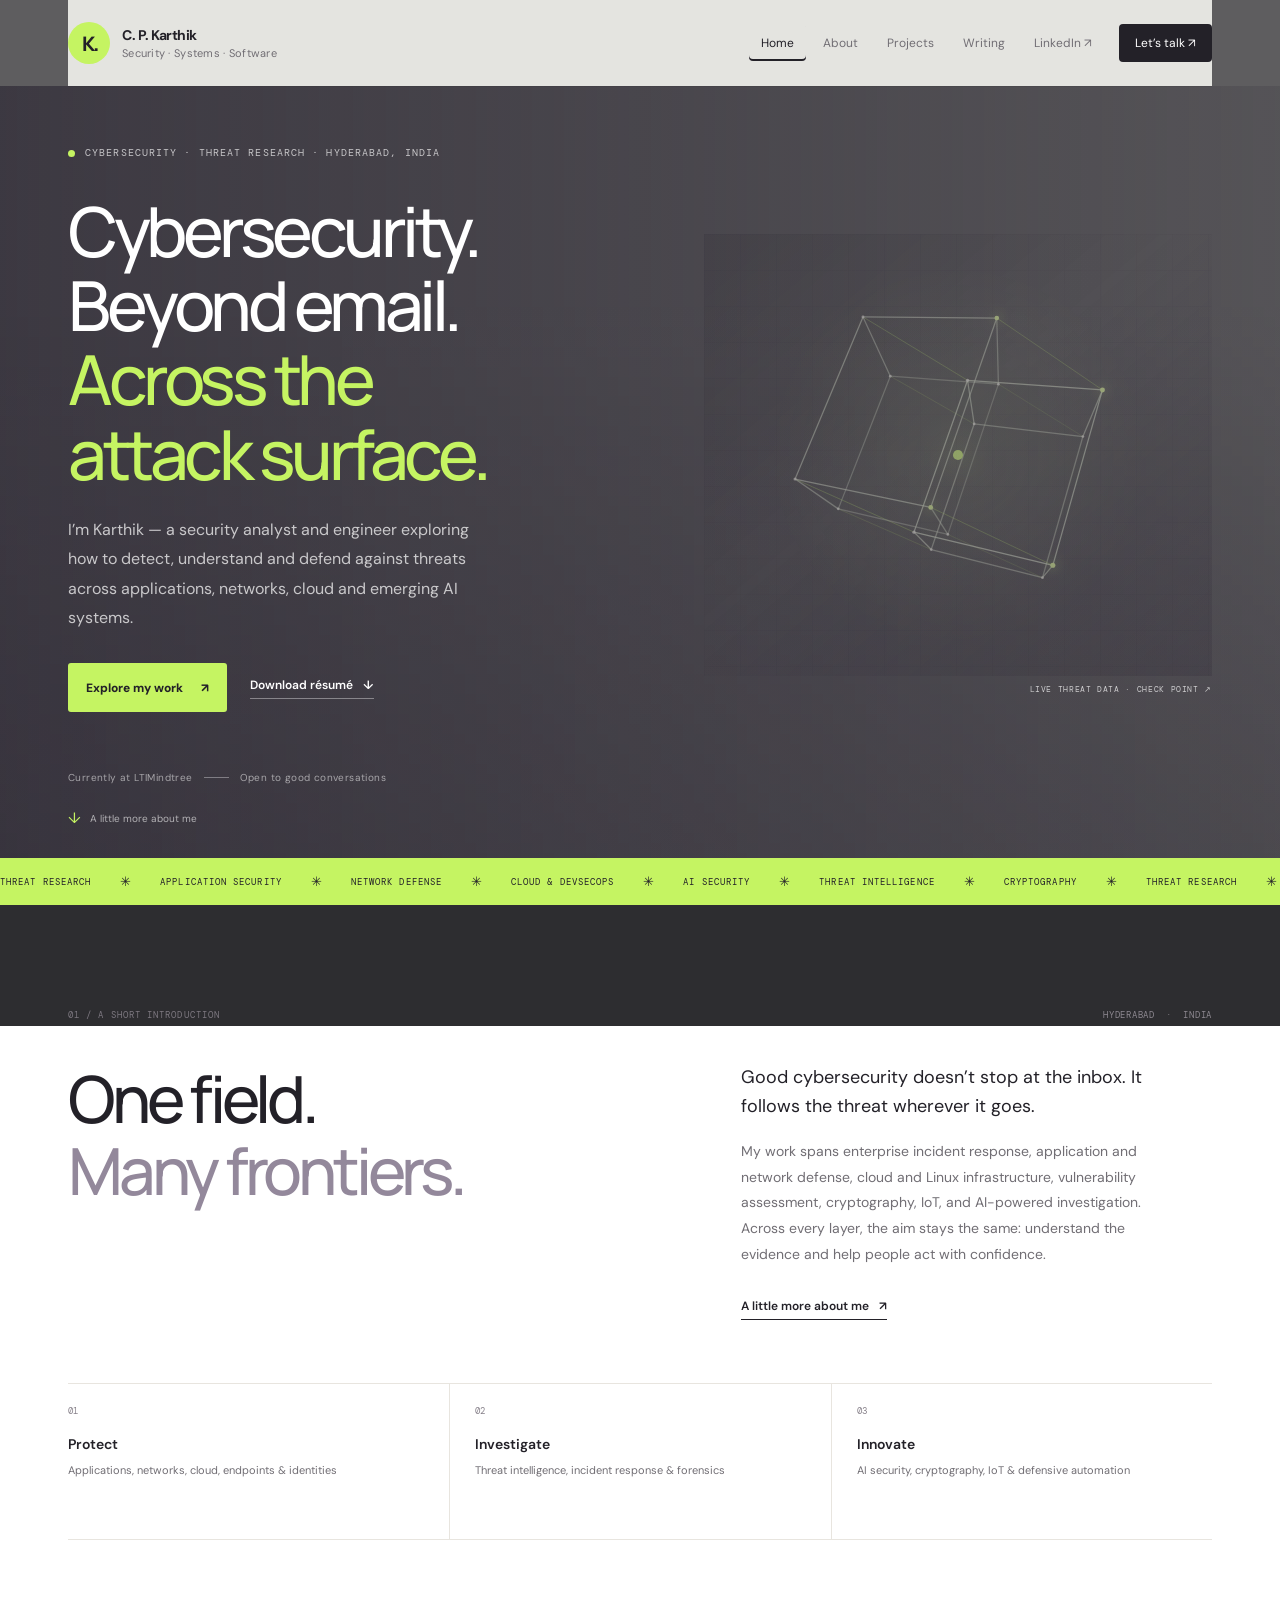
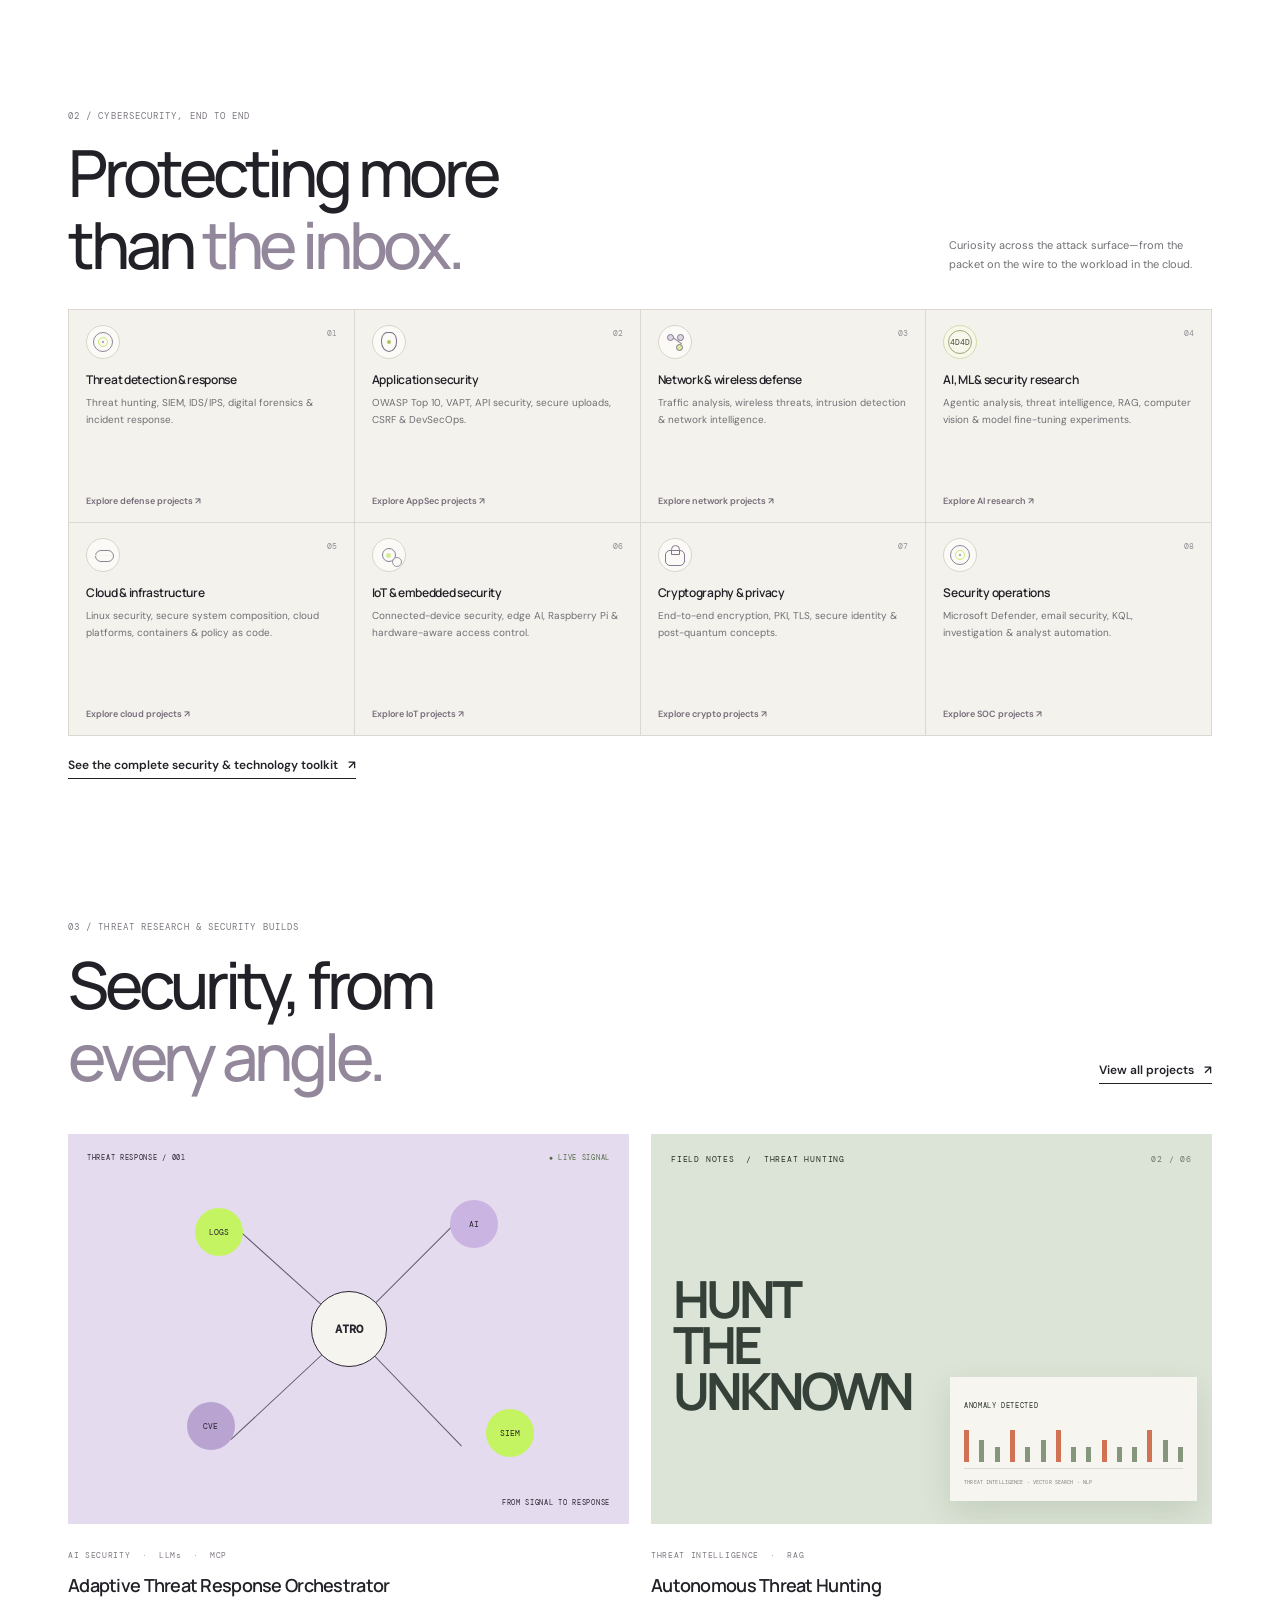
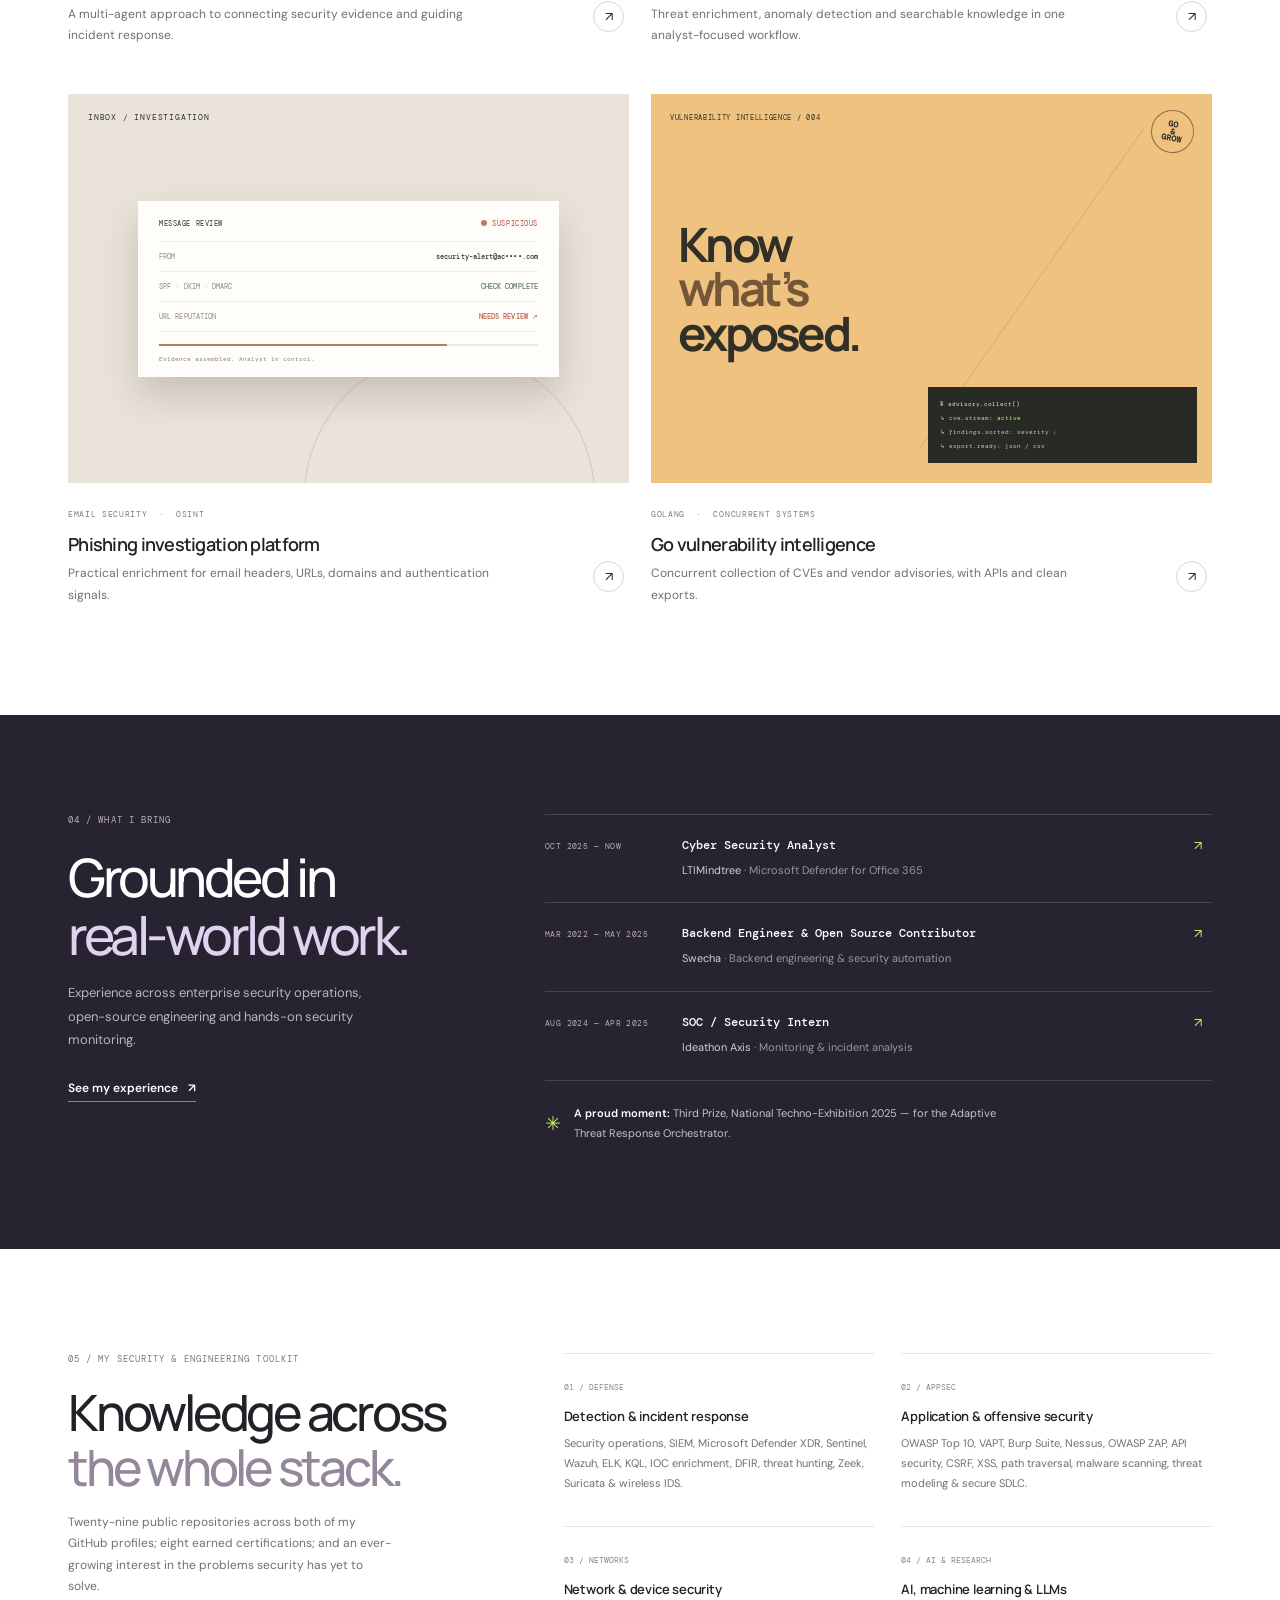
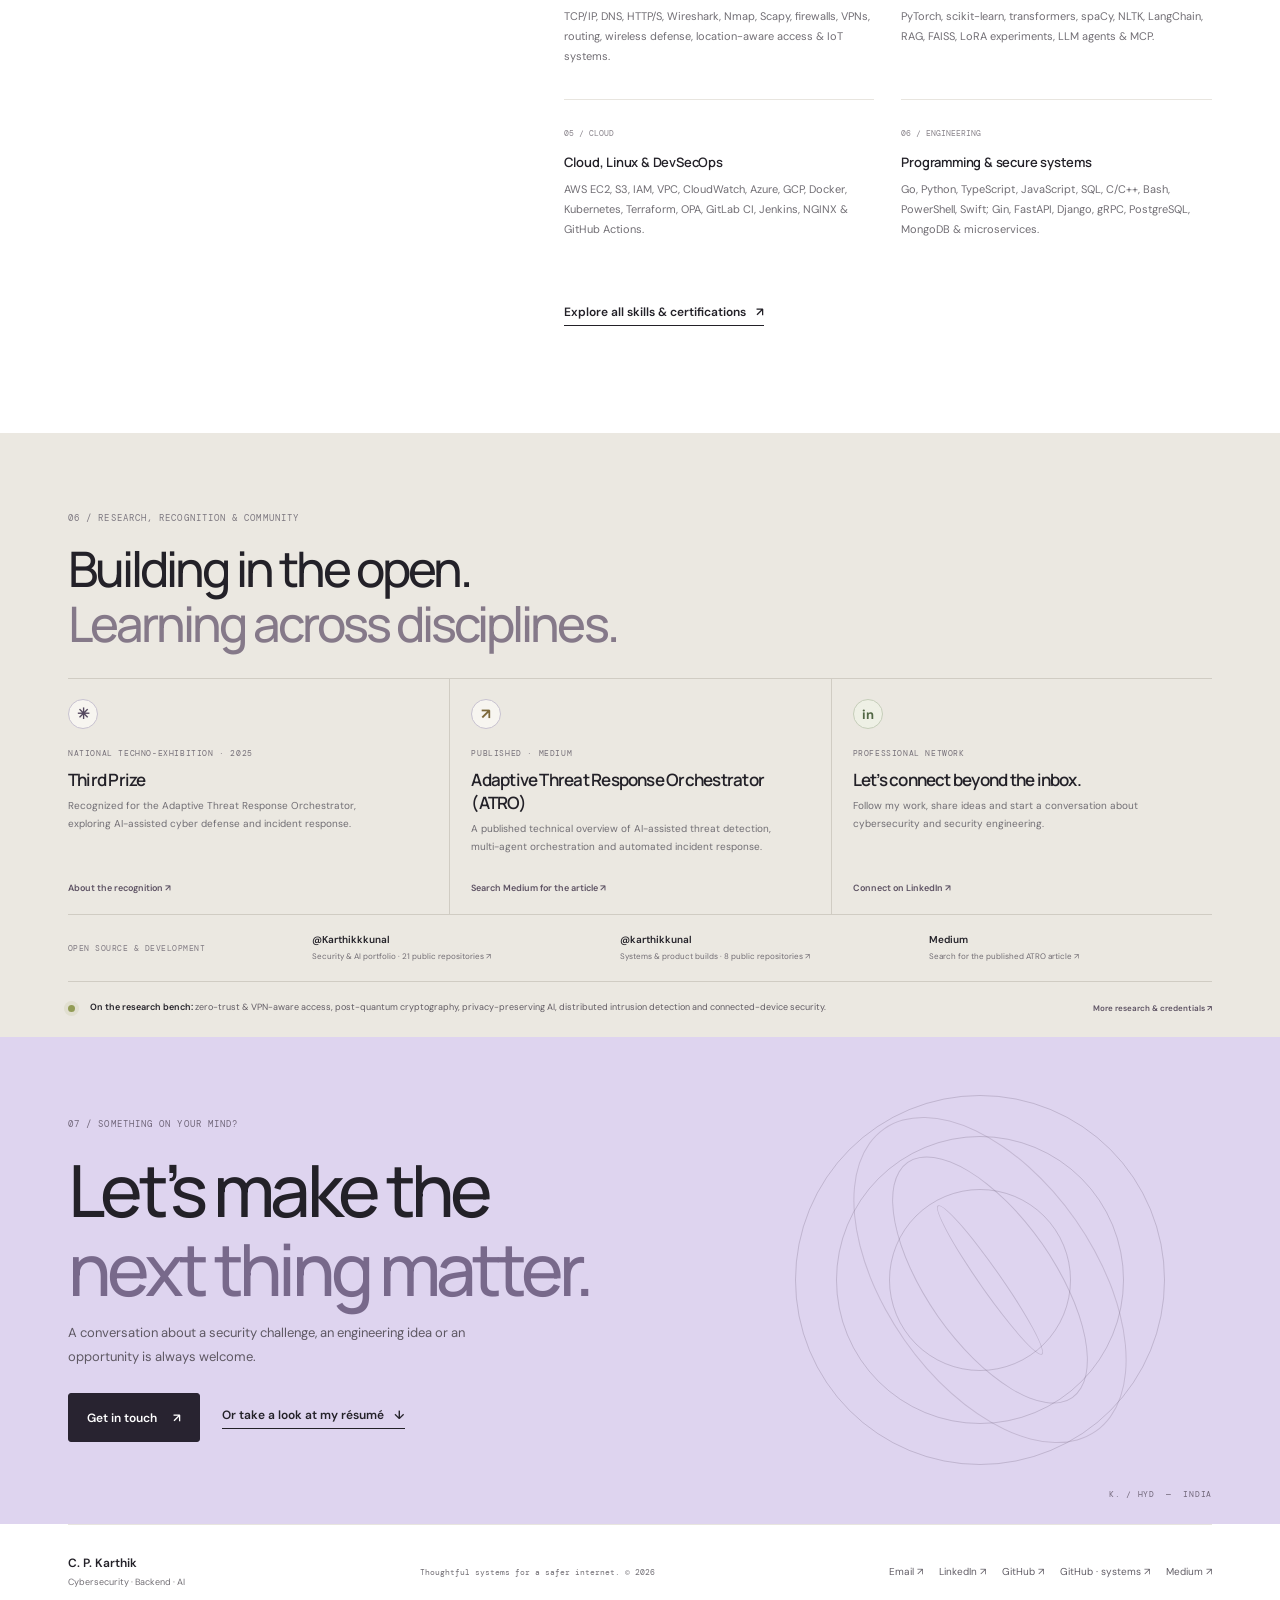
==== commit 29b1ffc4: "Show fixed live threat map across portfolio Co-authored-by: Copilot <223556219+Copilot@users.noreply" ====
--- a/index.html
+++ b/index.html
@@ -18,6 +18,7 @@
 </head>
 <body class="home-page">
   <a class="skip-link" href="#main">Skip to content</a>
+  <iframe class="threat-map-background" src="https://threatmap.checkpoint.com/" title="Live cyber threat map by Check Point" loading="eager" referrerpolicy="no-referrer" tabindex="-1" aria-hidden="true"></iframe>
   <header class="site-header">
     <a class="identity" href="index.html" aria-label="C. P. Karthik, home">
       <span class="identity-mark">K.</span>
@@ -47,19 +48,12 @@
           </div>
           <div class="hero-footnote"><span>Currently at LTIMindtree</span><span class="hero-footnote-divider" aria-hidden="true"></span><span>Open to good conversations</span></div>
         </div>
-        <div class="hero-art" role="img" aria-label="Interactive, animated four-dimensional projection of a rotating cybersecurity signal map">
-          <div class="art-grid" aria-hidden="true"></div>
-          <canvas class="security-canvas" aria-hidden="true"></canvas>
-          <span class="art-ring art-ring-one" aria-hidden="true"></span>
-          <span class="art-ring art-ring-two" aria-hidden="true"></span>
-          <span class="art-orbit art-orbit-one" aria-hidden="true"></span>
-          <span class="art-orbit art-orbit-two" aria-hidden="true"></span>
-          <span class="art-orbit art-orbit-three" aria-hidden="true"></span>
-          <span class="art-center" aria-hidden="true">K<span>.</span></span>
-          <span class="art-label art-label-top" aria-hidden="true"><i></i> SIGNAL DETECTED</span>
-          <span class="art-label art-label-side" aria-hidden="true">4D SIGNAL&nbsp; + &nbsp;THREAT GRAPH</span>
-          <span class="art-index" aria-hidden="true">17°23′N&nbsp; 78°29′E<br />SECURITY, IN CONTEXT</span>
-          <span class="art-corner" aria-hidden="true"></span>
+        <div class="hero-visual">
+          <div class="hero-art" role="img" aria-label="Interactive, animated four-dimensional security signal projection layered over a live global threat map">
+            <div class="art-grid" aria-hidden="true"></div>
+            <canvas class="security-canvas" aria-hidden="true"></canvas>
+          </div>
+          <a class="map-credit" href="https://threatmap.checkpoint.com/" target="_blank" rel="noreferrer">LIVE THREAT DATA · CHECK POINT ↗</a>
         </div>
         <a class="scroll-cue" href="#intro" aria-label="Scroll to introduction"><span aria-hidden="true">↓</span> A little more about me</a>
       </div>
--- a/assets/portfolio.css
+++ b/assets/portfolio.css
@@ -12,11 +12,19 @@
 
 html { scroll-behavior: smooth; scroll-padding-top: 100px; }
 body {
-  background: var(--canvas);
+  position: relative;
+  isolation: isolate;
+  background: transparent;
   color: var(--ink);
   font-family: "DM Sans", "Manrope", sans-serif;
 }
-body::before, .page-noise { display: none; }
+body::before {
+  z-index: -1;
+  display: block;
+  background: rgb(248 247 243 / 24%);
+  mask-image: none;
+}
+.page-noise { display: none; }
 ::selection { background: var(--accent); color: var(--ink); }
 a { color: inherit; }
 .skip-link {
@@ -38,7 +46,7 @@
   position: sticky;
   border: 0;
   border-radius: 0;
-  background: var(--canvas);
+  background: rgb(248 247 243 / 88%);
   box-shadow: 0 1px 0 rgb(35 33 40 / 9%);
   backdrop-filter: none;
 }
@@ -83,14 +91,19 @@
 }
 .menu-btn span { margin-left: 8px; color: var(--muted-ink); }
 .home-page .hero {
+  position: relative;
+  isolation: isolate;
+  overflow: hidden;
   display: block;
   width: 100%;
   min-height: min(710px, calc(100vh - 86px));
   margin: 0;
   padding: 0 max(32px, calc((100% - var(--page-width)) / 2));
-  background: var(--aubergine);
+  background: transparent;
   color: #fff;
 }
+.threat-map-background { position: fixed; z-index: -2; top: -14vh; right: 0; bottom: auto; left: 0; display: block; width: 100%; height: 128vh; border: 0; background: #111014; opacity: .88; pointer-events: none; }
+.home-page .hero::before { position: absolute; z-index: 1; inset: 0; background: linear-gradient(90deg, rgb(40 35 48 / 62%) 0%, rgb(40 35 48 / 43%) 42%, rgb(40 35 48 / 16%) 100%), linear-gradient(0deg, rgb(40 35 48 / 22%), transparent 72%); content: ""; pointer-events: none; }
 .hero-inner {
   display: grid;
   width: 100%;
@@ -98,6 +111,7 @@
   min-height: min(710px, calc(100vh - 86px));
   margin: 0 auto;
   position: relative;
+  z-index: 2;
   grid-template-columns: .99fr 1.01fr;
   grid-template-rows: 1fr auto;
   align-items: center;
@@ -164,17 +178,23 @@
   aspect-ratio: 1 / .87;
   place-self: center end;
   overflow: hidden;
-  background: #a79db7;
+  background: transparent;
   isolation: isolate;
 }
-.hero-art::after { position: absolute; z-index: -1; inset: 0; background: linear-gradient(140deg, transparent 45%, rgb(38 31 47 / 17%)); content: ""; }
+.hero-art::after { position: absolute; z-index: 1; inset: 0; background: linear-gradient(140deg, rgb(18 16 22 / 9%) 5%, transparent 45%, rgb(38 31 47 / 18%)); content: ""; pointer-events: none; }
+.hero-visual { position: relative; z-index: 1; display: flex; width: min(100%, 508px); flex-direction: column; justify-self: end; gap: 8px; }
 .art-grid {
   position: absolute;
+  z-index: 2;
   inset: 0;
-  opacity: .15;
+  opacity: .11;
   background-image: linear-gradient(rgb(35 33 40 / 26%) 1px, transparent 1px), linear-gradient(90deg, rgb(35 33 40 / 26%) 1px, transparent 1px);
   background-size: 36px 36px;
 }
+.security-canvas { position: absolute; z-index: 3; inset: 0; width: 100%; height: 100%; opacity: .49; pointer-events: none; }
+.hero-art > .art-ring, .hero-art > .art-orbit, .hero-art > .art-center { display: none; }
+.map-credit { align-self: flex-end; color: rgb(255 255 255 / 72%); font-family: "DM Mono", monospace; font-size: 8px; letter-spacing: .08em; }
+.map-credit:hover { color: var(--accent); }
 .art-ring, .art-orbit { position: absolute; top: 50%; left: 50%; border-radius: 50%; transform: translate(-50%, -50%); }
 .art-ring { border: 1px solid rgb(255 255 255 / 29%); }
 .art-ring-one { width: 68%; aspect-ratio: 1; }
@@ -413,6 +433,7 @@
 /* Cybersecurity disciplines, professional recognition and the interactive 4D hero. */
 .hero-art { perspective: 1150px; transition: transform .2s ease-out; }
 .security-canvas { position: absolute; z-index: 1; inset: 0; width: 100%; height: 100%; pointer-events: none; }
+.hero-art > .security-canvas { z-index: 3; }
 .art-label, .art-index, .art-corner { z-index: 2; }
 .ticker-track { will-change: transform; }
 .disciplines-section { padding-top: 66px; padding-bottom: 80px; }
@@ -570,6 +591,7 @@
   .home-page .hero { min-height: 0; padding: 0 32px; }
   .hero-inner { min-height: 0; padding: 60px 0 28px; grid-template-columns: 1fr .87fr; gap: 28px; }
   .hero h1 { font-size: clamp(42px, 6vw, 59px); }
+  .hero-visual { width: min(100%, 508px); justify-self: end; }
   .hero-art { width: 100%; }
   .hero-footnote { margin-top: 41px; font-size: 9px; }
   .scroll-cue { margin-top: 10px; }
@@ -592,6 +614,7 @@
 
 @media (max-width: 650px) {
   .site-header { width: calc(100% - 36px); min-height: 71px; }
+  .threat-map-background { top: -70vh; height: 160vh; }
   .identity-mark { width: 37px; height: 37px; }
   .identity { gap: 10px; }
   .identity strong { font-size: 12px; }
@@ -607,7 +630,8 @@
   .btn { min-height: 45px; padding: 0 13px; font-size: 11px; }
   .hero-resume { font-size: 10px; }
   .hero-footnote { margin-top: 28px; font-size: 8px; }
-  .hero-art { width: min(100%, 430px); justify-self: center; aspect-ratio: 1.3; }
+  .hero-visual { width: min(100%, 430px); justify-self: center; }
+  .hero-art { width: 100%; justify-self: center; aspect-ratio: 1.3; }
   .art-center { width: 68px; height: 68px; font-size: 28px; }
   .art-orbit-one { width: 68%; }
   .art-label-top { top: 14px; left: 14px; }
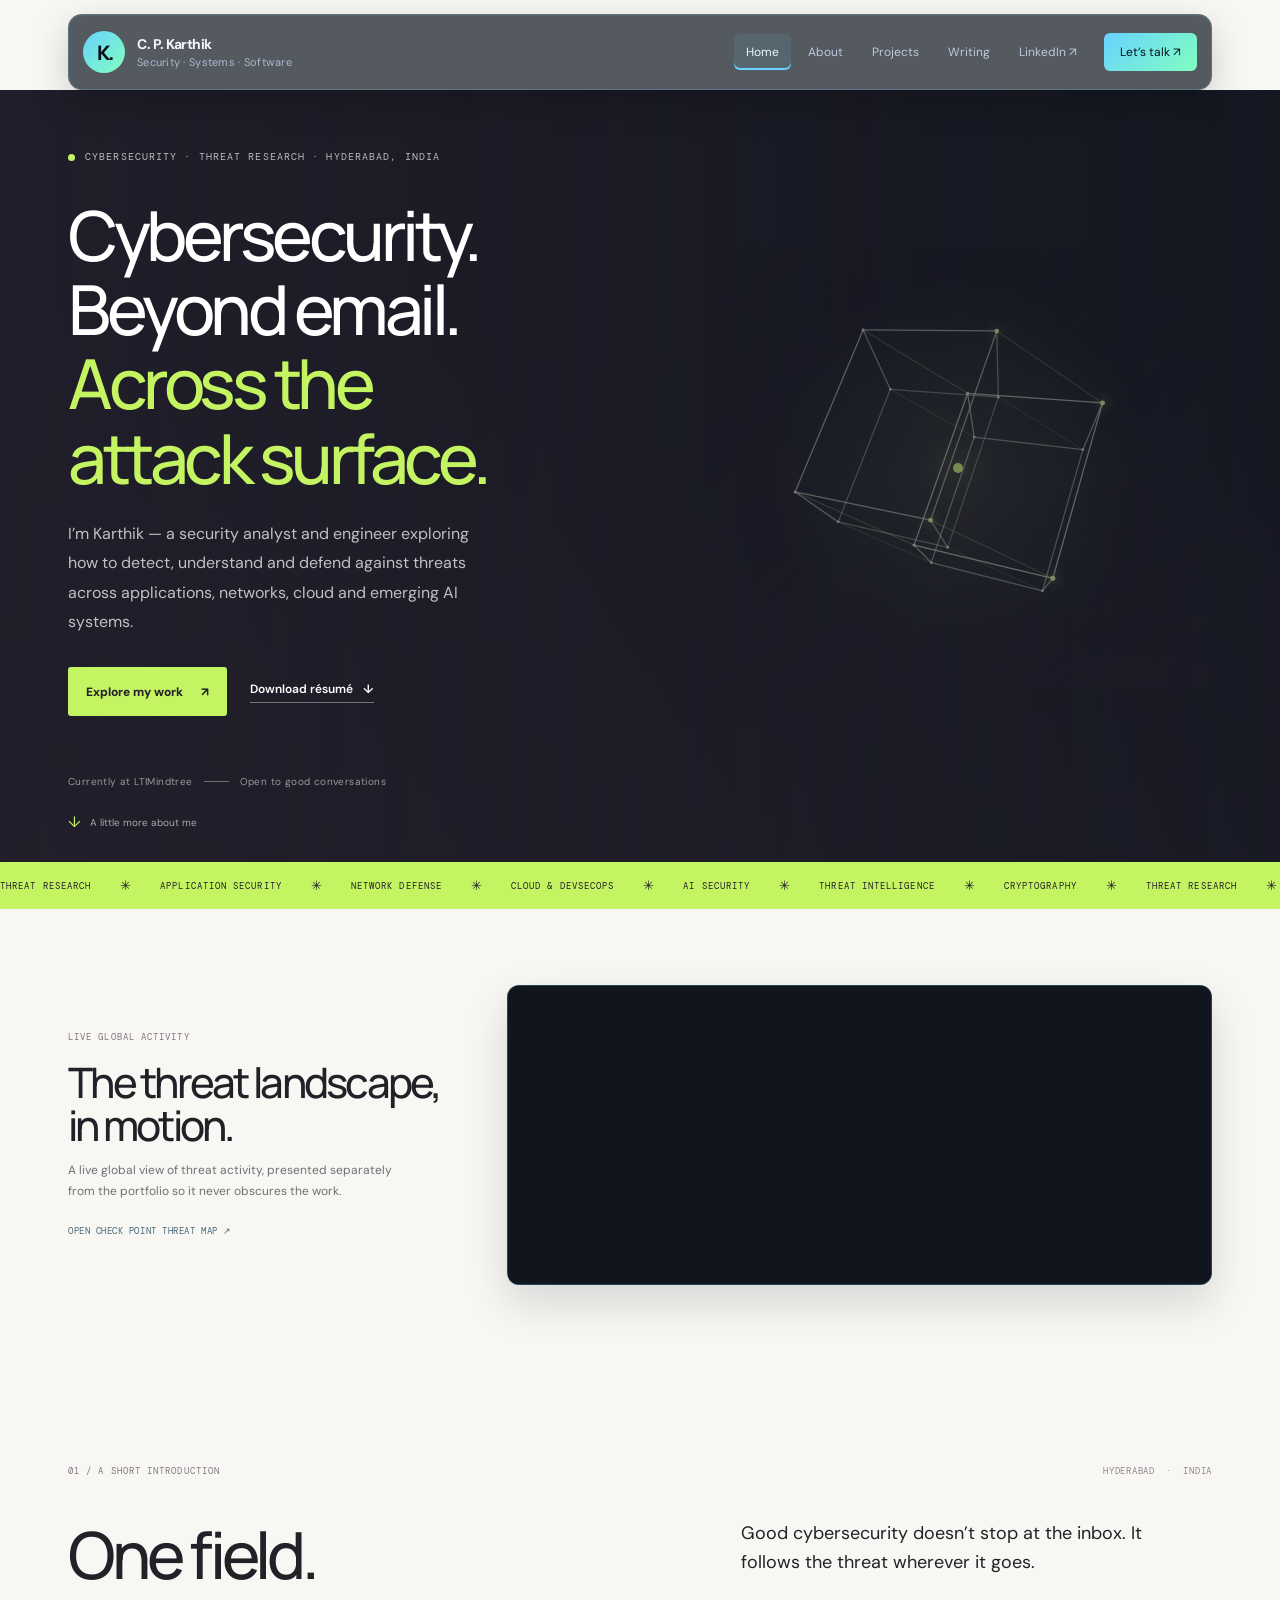
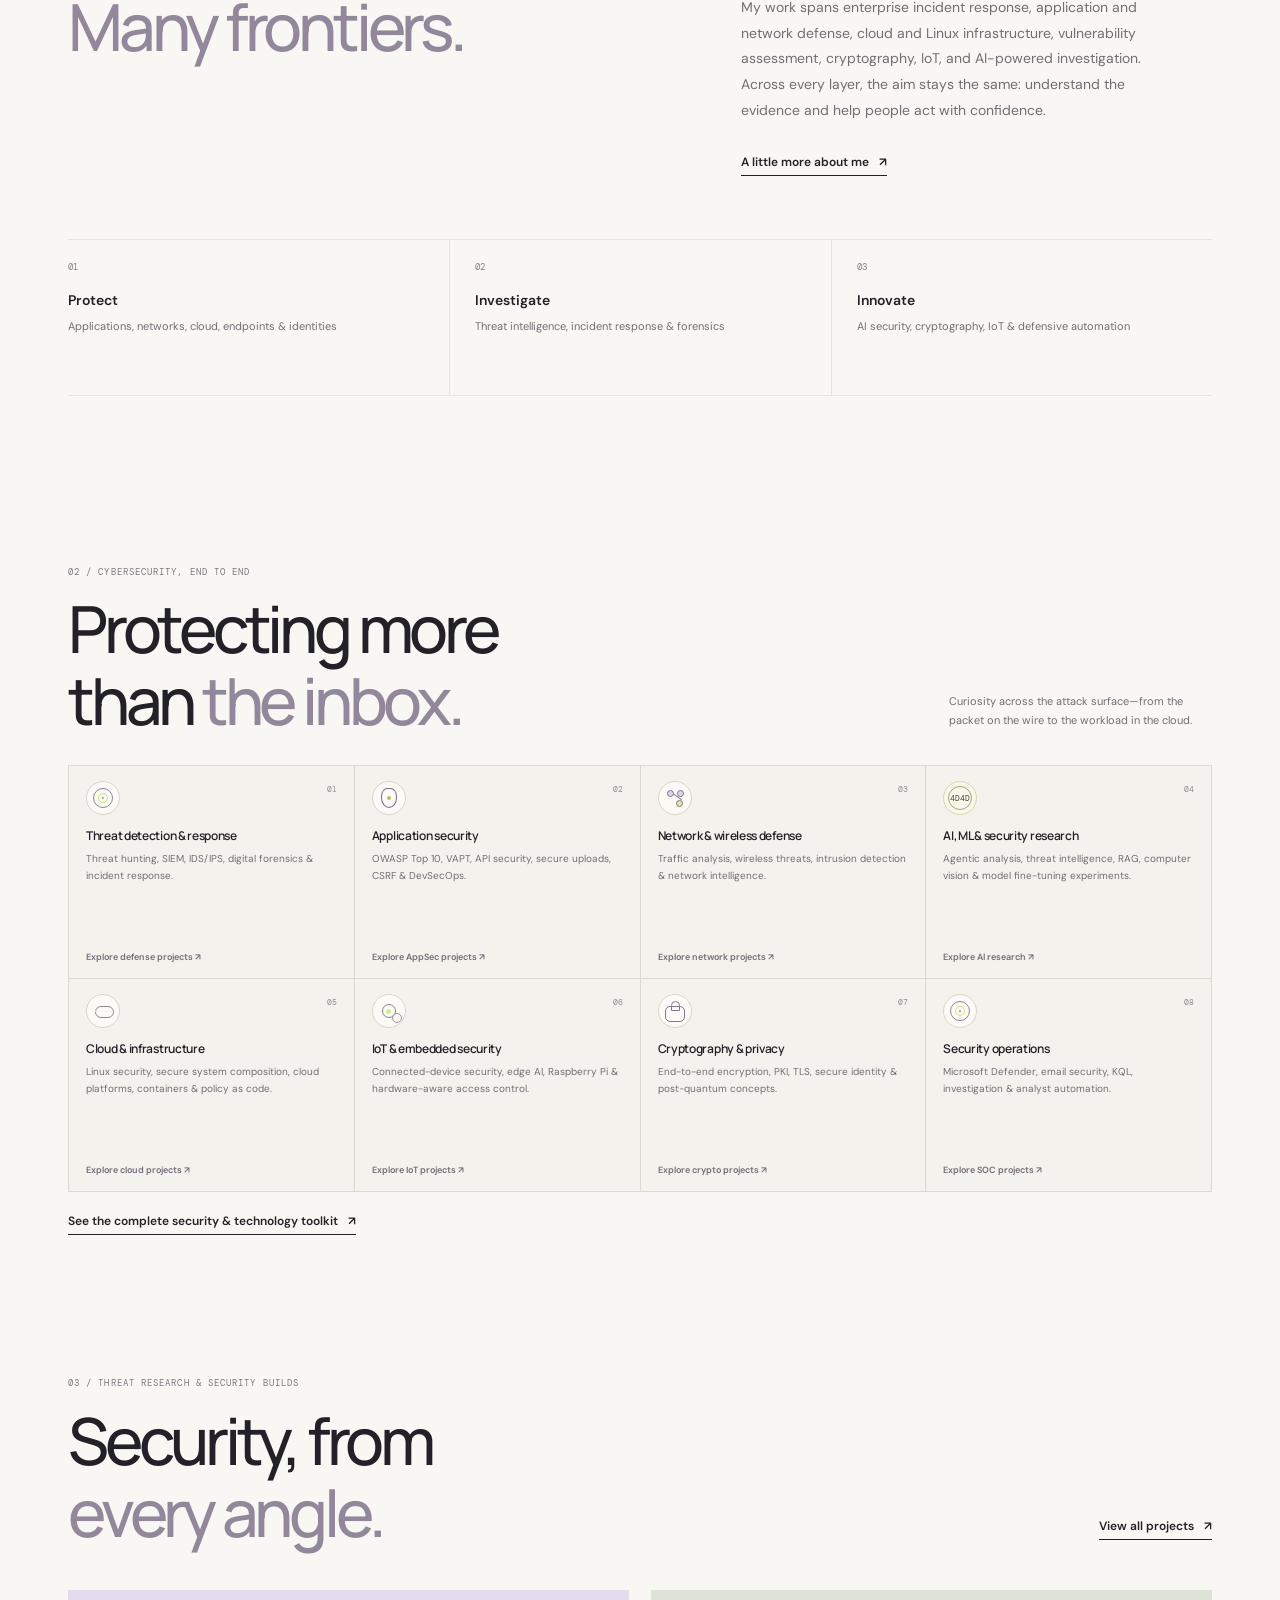
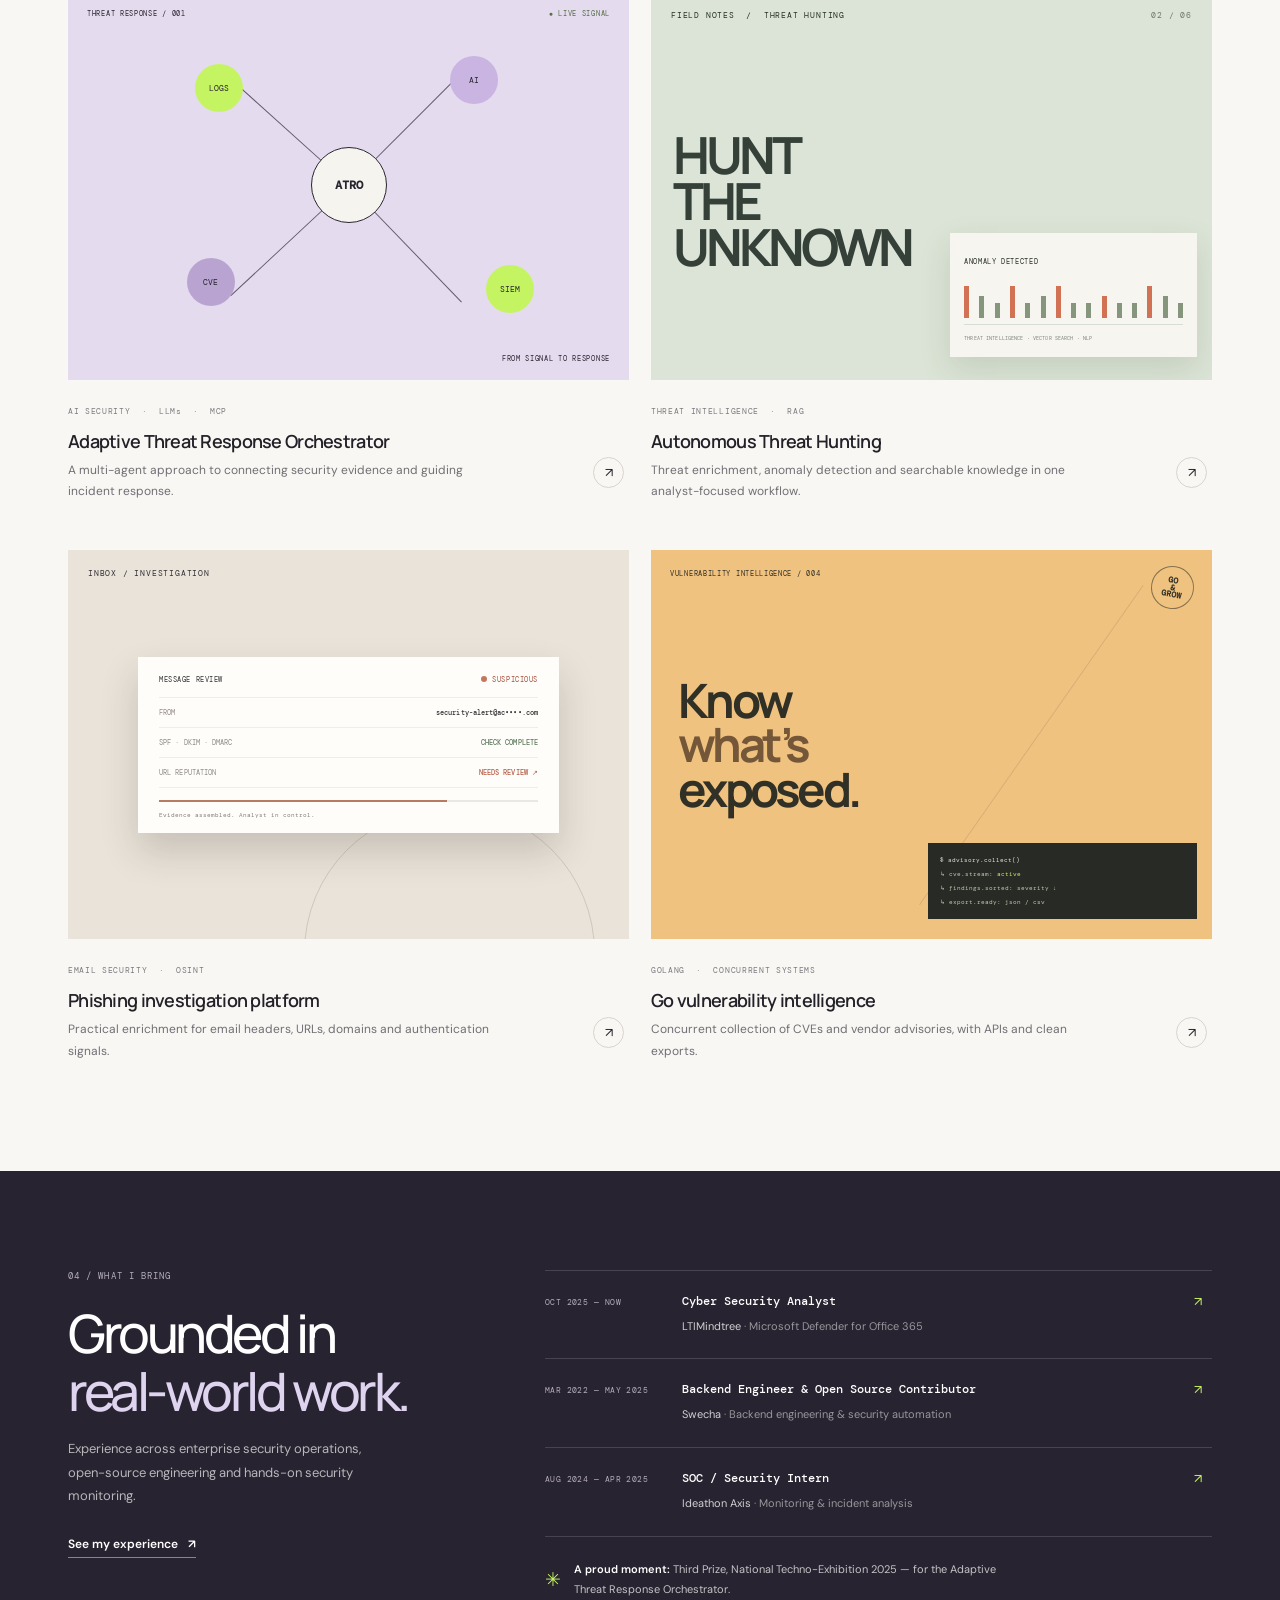
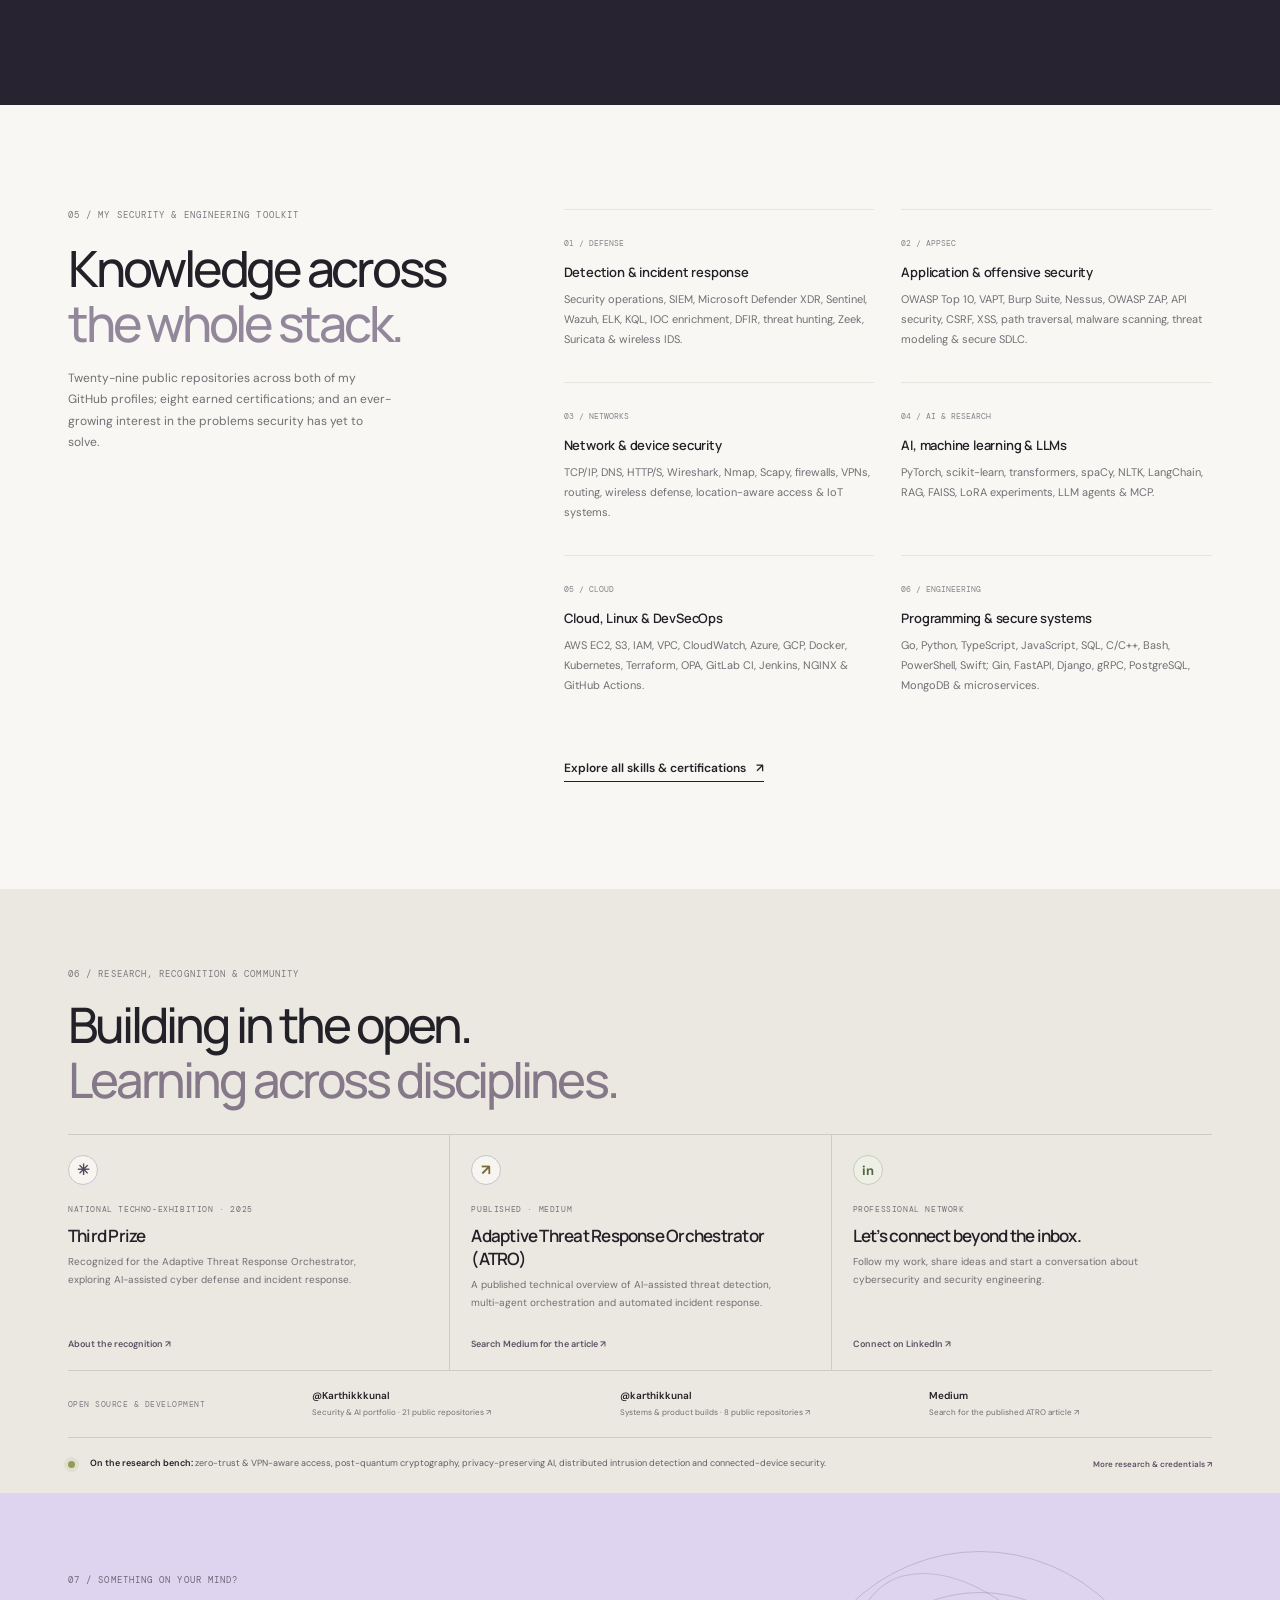
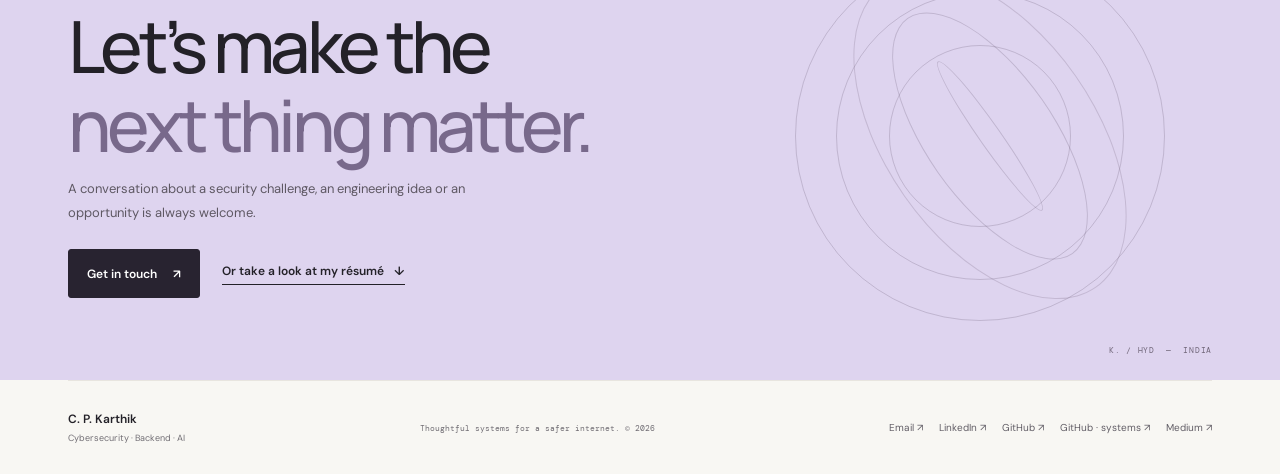
==== commit 900e2fe4: "Move live threat map into homepage panel Co-authored-by: Copilot <223556219+Copilot@users.noreply.gi" ====
--- a/index.html
+++ b/index.html
@@ -18,7 +18,6 @@
 </head>
 <body class="home-page">
   <a class="skip-link" href="#main">Skip to content</a>
-  <iframe class="threat-map-background" src="https://threatmap.checkpoint.com/" title="Live cyber threat map by Check Point" loading="eager" referrerpolicy="no-referrer" tabindex="-1" aria-hidden="true"></iframe>
   <header class="site-header">
     <a class="identity" href="index.html" aria-label="C. P. Karthik, home">
       <span class="identity-mark">K.</span>
@@ -49,11 +48,10 @@
           <div class="hero-footnote"><span>Currently at LTIMindtree</span><span class="hero-footnote-divider" aria-hidden="true"></span><span>Open to good conversations</span></div>
         </div>
         <div class="hero-visual">
-          <div class="hero-art" role="img" aria-label="Interactive, animated four-dimensional security signal projection layered over a live global threat map">
+          <div class="hero-art" role="img" aria-label="Interactive, animated four-dimensional security signal projection">
             <div class="art-grid" aria-hidden="true"></div>
             <canvas class="security-canvas" aria-hidden="true"></canvas>
           </div>
-          <a class="map-credit" href="https://threatmap.checkpoint.com/" target="_blank" rel="noreferrer">LIVE THREAT DATA · CHECK POINT ↗</a>
         </div>
         <a class="scroll-cue" href="#intro" aria-label="Scroll to introduction"><span aria-hidden="true">↓</span> A little more about me</a>
       </div>
@@ -64,6 +62,18 @@
         <span>THREAT RESEARCH</span><i>✳</i><span>APPLICATION SECURITY</span><i>✳</i><span>NETWORK DEFENSE</span><i>✳</i><span>CLOUD &amp; DEVSECOPS</span><i>✳</i><span>AI SECURITY</span><i>✳</i><span>THREAT INTELLIGENCE</span><i>✳</i><span>CRYPTOGRAPHY</span><i>✳</i><span>THREAT RESEARCH</span><i>✳</i><span>APPLICATION SECURITY</span><i>✳</i><span>NETWORK DEFENSE</span><i>✳</i><span>CLOUD &amp; DEVSECOPS</span><i>✳</i><span>AI SECURITY</span><i>✳</i><span>THREAT INTELLIGENCE</span><i>✳</i><span>CRYPTOGRAPHY</span><i>✳</i>
       </div>
     </div>
+
+    <section class="section threat-monitor-section" aria-labelledby="threat-monitor-title">
+      <div class="threat-monitor-copy">
+        <span class="section-number">LIVE GLOBAL ACTIVITY</span>
+        <h2 id="threat-monitor-title">The threat landscape, in motion.</h2>
+        <p>A live global view of threat activity, presented separately from the portfolio so it never obscures the work.</p>
+        <a href="https://threatmap.checkpoint.com/" target="_blank" rel="noreferrer">OPEN CHECK POINT THREAT MAP ↗</a>
+      </div>
+      <div class="threat-monitor-frame">
+        <iframe src="https://threatmap.checkpoint.com/" title="Live global cyber threat map by Check Point" loading="lazy" referrerpolicy="no-referrer"></iframe>
+      </div>
+    </section>
 
     <section class="section intro-section" id="intro">
       <div class="intro-label"><span class="section-number">01 / A SHORT INTRODUCTION</span><span class="intro-coordinate">HYDERABAD&nbsp; · &nbsp;INDIA</span></div>
--- a/assets/portfolio.css
+++ b/assets/portfolio.css
@@ -14,15 +14,12 @@
 body {
   position: relative;
   isolation: isolate;
-  background: transparent;
+  background: var(--canvas);
   color: var(--ink);
   font-family: "DM Sans", "Manrope", sans-serif;
 }
 body::before {
-  z-index: -1;
-  display: block;
-  background: rgb(248 247 243 / 24%);
-  mask-image: none;
+  display: none;
 }
 .page-noise { display: none; }
 ::selection { background: var(--accent); color: var(--ink); }
@@ -40,15 +37,17 @@
 .skip-link:focus { transform: translateY(0); }
 .site-header {
   width: min(var(--page-width), calc(100% - 64px));
-  min-height: 86px;
-  margin: 0 auto;
-  padding: 0;
+  min-height: 76px;
+  margin: 14px auto 0;
   position: sticky;
-  border: 0;
-  border-radius: 0;
-  background: rgb(248 247 243 / 88%);
-  box-shadow: 0 1px 0 rgb(35 33 40 / 9%);
-  backdrop-filter: none;
+  top: 12px;
+  padding: 10px 14px;
+  border: 1px solid rgb(105 210 255 / 22%);
+  border-radius: 14px;
+  background: rgb(8 15 27 / 68%);
+  box-shadow: 0 12px 36px rgb(0 0 0 / 18%), inset 0 1px rgb(255 255 255 / 5%);
+  backdrop-filter: blur(18px) saturate(145%);
+  -webkit-backdrop-filter: blur(18px) saturate(145%);
 }
 .identity { gap: 12px; }
 .identity-mark {
@@ -57,39 +56,43 @@
   height: 42px;
   place-items: center;
   border-radius: 50%;
-  background: var(--accent);
-  color: var(--ink);
+  background: linear-gradient(135deg, #69d2ff, #80ffbf);
+  color: #06101b;
   font-family: "Manrope", sans-serif;
   font-size: 20px;
   font-weight: 800;
   letter-spacing: -2px;
 }
 .identity-copy { display: grid; gap: 2px; }
-.identity strong { color: var(--ink); font-size: 14px; letter-spacing: -.035em; }
-.identity small { color: var(--muted-ink); font-size: 11px; letter-spacing: .025em; }
+.identity strong { color: #f1f6ff; font-size: 14px; letter-spacing: -.035em; }
+.identity small { color: #aab8ce; font-size: 11px; letter-spacing: .025em; }
 .nav-links { gap: 5px; }
 .nav-links a {
   padding: 10px 12px;
-  border-radius: 4px;
-  color: var(--muted-ink);
+  border-radius: 6px;
+  color: #bdc9dc;
   font-size: 12px;
   transition: color .2s ease, background .2s ease;
 }
 .nav-links a:hover, .nav-links a.active {
-  background: transparent;
-  color: var(--ink);
-}
-.nav-links a.active { box-shadow: inset 0 -2px var(--ink); }
-.nav-links a.nav-contact { margin-left: 10px; padding: 11px 16px; background: var(--ink); color: #fff; }
-.nav-links a.nav-contact:hover { background: #51484f; color: #fff; }
+  background: rgb(105 210 255 / 9%);
+  color: #eaf8ff;
+}
+.nav-links a.active { box-shadow: inset 0 -2px #69d2ff; }
+.nav-links a.nav-contact { margin-left: 10px; padding: 11px 16px; background: linear-gradient(135deg, #69d2ff, #80ffbf); color: #06101b; }
+.nav-links a.nav-contact:hover, .nav-links a.nav-contact.active { background: linear-gradient(135deg, #8addff, #a0ffd0); color: #06101b; }
 .menu-btn {
-  border-color: var(--line);
-  border-radius: 4px;
-  background: transparent;
-  color: var(--ink);
+  border-color: rgb(105 210 255 / 28%);
+  border-radius: 6px;
+  background: rgb(105 210 255 / 7%);
+  color: #eaf0ff;
   font-size: 12px;
 }
-.menu-btn span { margin-left: 8px; color: var(--muted-ink); }
+.menu-btn span { margin-left: 8px; color: #80ffbf; }
+.site-header a:focus-visible, .menu-btn:focus-visible {
+  outline: 2px solid #80ffbf;
+  outline-offset: 3px;
+}
 .home-page .hero {
   position: relative;
   isolation: isolate;
@@ -99,10 +102,9 @@
   min-height: min(710px, calc(100vh - 86px));
   margin: 0;
   padding: 0 max(32px, calc((100% - var(--page-width)) / 2));
-  background: transparent;
+  background: #11151e;
   color: #fff;
 }
-.threat-map-background { position: fixed; z-index: -2; top: -14vh; right: 0; bottom: auto; left: 0; display: block; width: 100%; height: 128vh; border: 0; background: #111014; opacity: .88; pointer-events: none; }
 .home-page .hero::before { position: absolute; z-index: 1; inset: 0; background: linear-gradient(90deg, rgb(40 35 48 / 62%) 0%, rgb(40 35 48 / 43%) 42%, rgb(40 35 48 / 16%) 100%), linear-gradient(0deg, rgb(40 35 48 / 22%), transparent 72%); content: ""; pointer-events: none; }
 .hero-inner {
   display: grid;
@@ -236,6 +238,49 @@
 @keyframes ticker-slide { to { transform: translateX(-50%); } }
 .section { width: min(var(--page-width), calc(100% - 64px)); padding: 104px 0; margin: 0 auto; }
 .section-number { display: block; color: #7d7880; font-size: 9px; letter-spacing: .12em; }
+.threat-monitor-section {
+  display: grid;
+  grid-template-columns: .72fr 1.28fr;
+  align-items: center;
+  gap: 42px;
+  padding-top: 76px;
+  padding-bottom: 76px;
+}
+.threat-monitor-copy h2 {
+  margin: 18px 0 12px;
+  color: var(--ink);
+  font-size: clamp(29px, 3.6vw, 42px);
+}
+.threat-monitor-copy p {
+  max-width: 330px;
+  color: var(--muted-ink);
+  font-size: 12px;
+  line-height: 1.8;
+}
+.threat-monitor-copy a {
+  display: inline-block;
+  margin-top: 10px;
+  color: #49687b;
+  font-family: "DM Mono", monospace;
+  font-size: 9px;
+  letter-spacing: .06em;
+}
+.threat-monitor-copy a:hover { color: #087da6; }
+.threat-monitor-frame {
+  height: 300px;
+  overflow: hidden;
+  border: 1px solid rgb(105 210 255 / 25%);
+  border-radius: 12px;
+  background: #11151e;
+  box-shadow: 0 18px 44px rgb(8 15 27 / 14%);
+}
+.threat-monitor-frame iframe {
+  display: block;
+  width: 100%;
+  height: 100%;
+  border: 0;
+  background: #11151e;
+}
 .intro-label { display: flex; justify-content: space-between; align-items: center; gap: 15px; }
 .intro-coordinate { color: #8d8890; font-size: 9px; letter-spacing: .08em; }
 .intro-layout { display: grid; grid-template-columns: 1.05fr .8fr; align-items: start; gap: 55px; padding: 42px 0 63px; }
@@ -583,10 +628,10 @@
 .subpage .research-about-grid article p { margin: 0; font-size: 9px; line-height: 1.75; }
 
 @media (max-width: 900px) {
-  .site-header { width: calc(100% - 40px); min-height: 76px; }
-  .nav-links { top: 67px; left: auto; right: 0; width: 235px; gap: 3px; padding: 12px; border: 1px solid var(--line); border-radius: 3px; background: var(--canvas); box-shadow: 0 15px 40px rgb(35 33 40 / 10%); }
+  .site-header { width: calc(100% - 40px); min-height: 71px; }
+  .nav-links { top: calc(100% + 9px); left: auto; right: 0; width: 235px; gap: 3px; padding: 12px; border: 1px solid rgb(105 210 255 / 24%); border-radius: 10px; background: rgb(8 15 27 / 92%); box-shadow: 0 15px 40px rgb(0 0 0 / 30%); backdrop-filter: blur(18px) saturate(145%); -webkit-backdrop-filter: blur(18px) saturate(145%); }
   .nav-links a { width: 100%; padding: 12px; }
-  .nav-links a.active { box-shadow: inset 2px 0 var(--ink); }
+  .nav-links a.active { box-shadow: inset 2px 0 #69d2ff; }
   .nav-links a.nav-contact { margin: 5px 0 0; }
   .home-page .hero { min-height: 0; padding: 0 32px; }
   .hero-inner { min-height: 0; padding: 60px 0 28px; grid-template-columns: 1fr .87fr; gap: 28px; }
@@ -613,8 +658,7 @@
 }
 
 @media (max-width: 650px) {
-  .site-header { width: calc(100% - 36px); min-height: 71px; }
-  .threat-map-background { top: -70vh; height: 160vh; }
+  .site-header { width: calc(100% - 36px); min-height: 68px; padding: 9px 11px; }
   .identity-mark { width: 37px; height: 37px; }
   .identity { gap: 10px; }
   .identity strong { font-size: 12px; }
@@ -641,6 +685,9 @@
   .ticker-track { gap: 20px; padding: 12px 0; }
   .ticker-track span { font-size: 8px; }
   .section, .subpage { width: calc(100% - 42px); padding: 73px 0; }
+  .threat-monitor-section { grid-template-columns: 1fr; gap: 22px; padding-top: 60px; padding-bottom: 60px; }
+  .threat-monitor-copy h2 { margin-top: 12px; }
+  .threat-monitor-frame { height: 270px; }
   .intro-label { align-items: flex-start; }
   .section-number, .intro-coordinate { font-size: 8px; }
   .intro-coordinate { text-align: right; }
